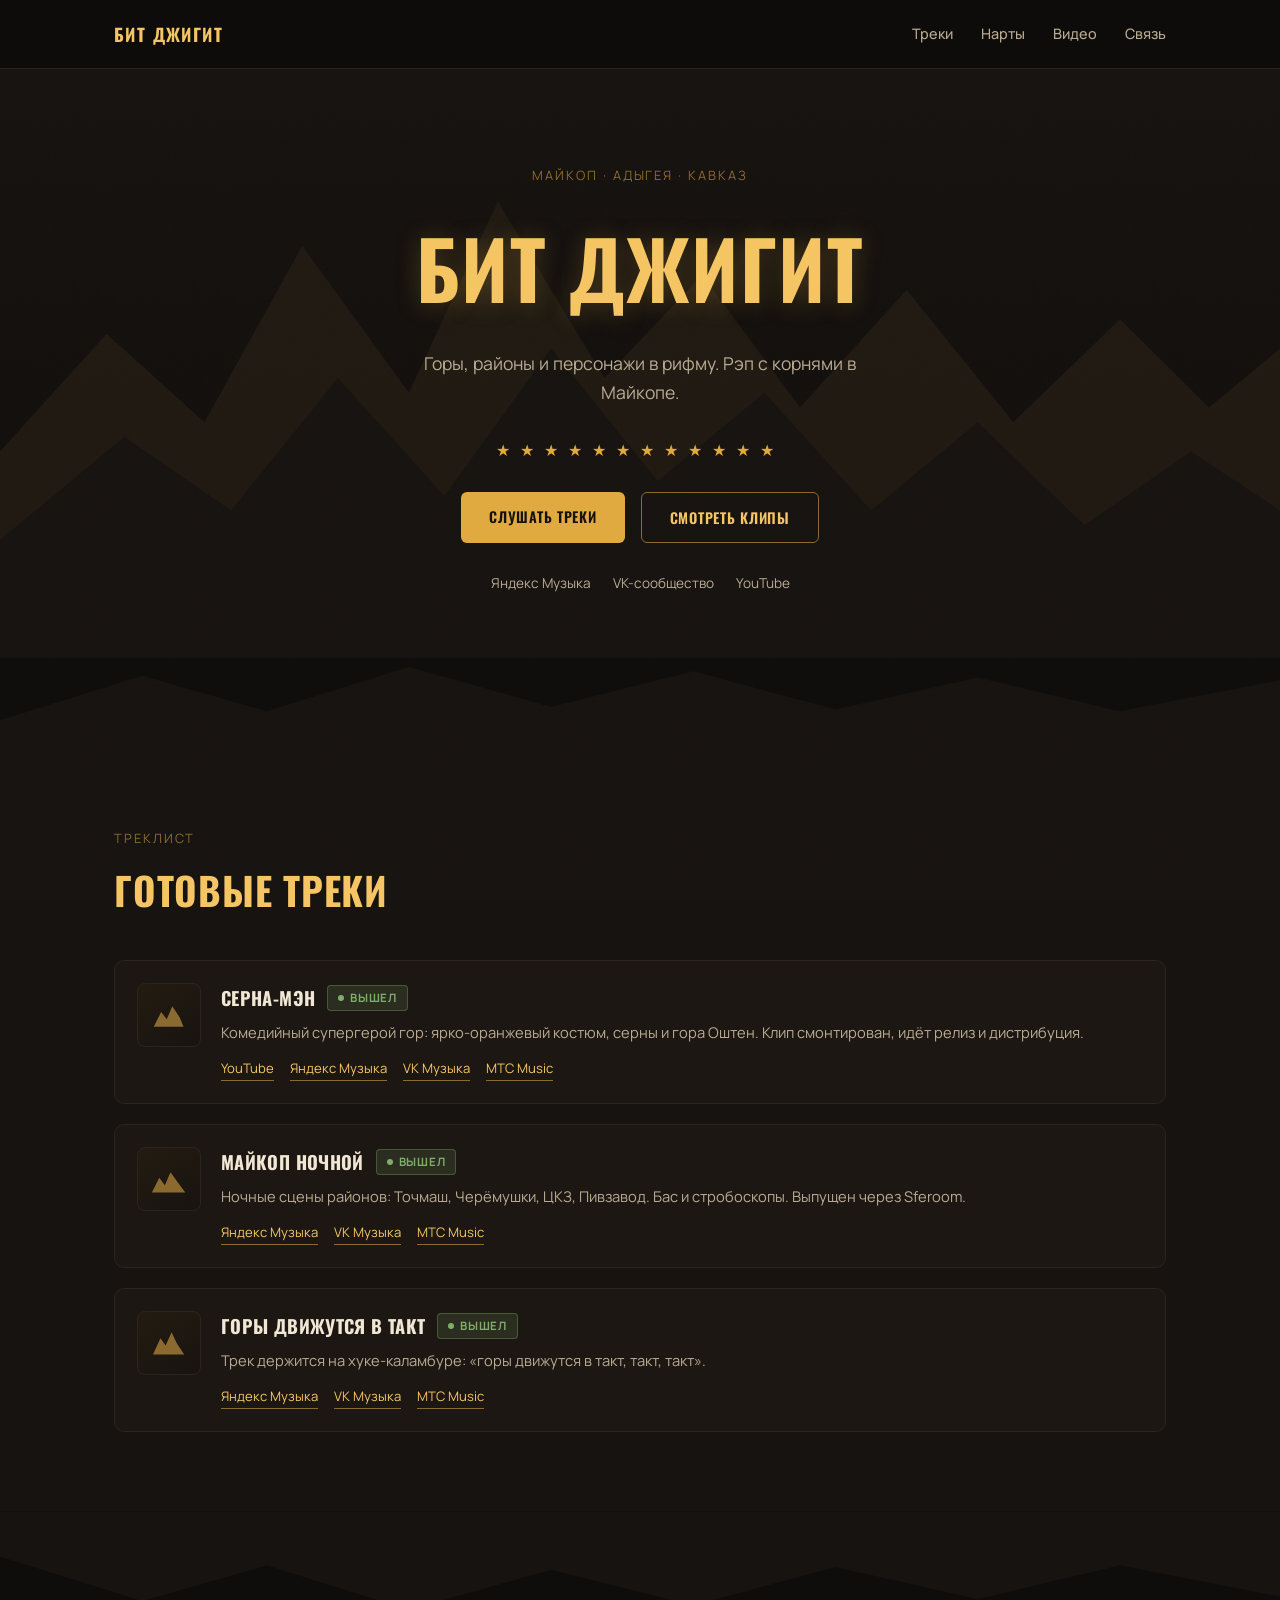
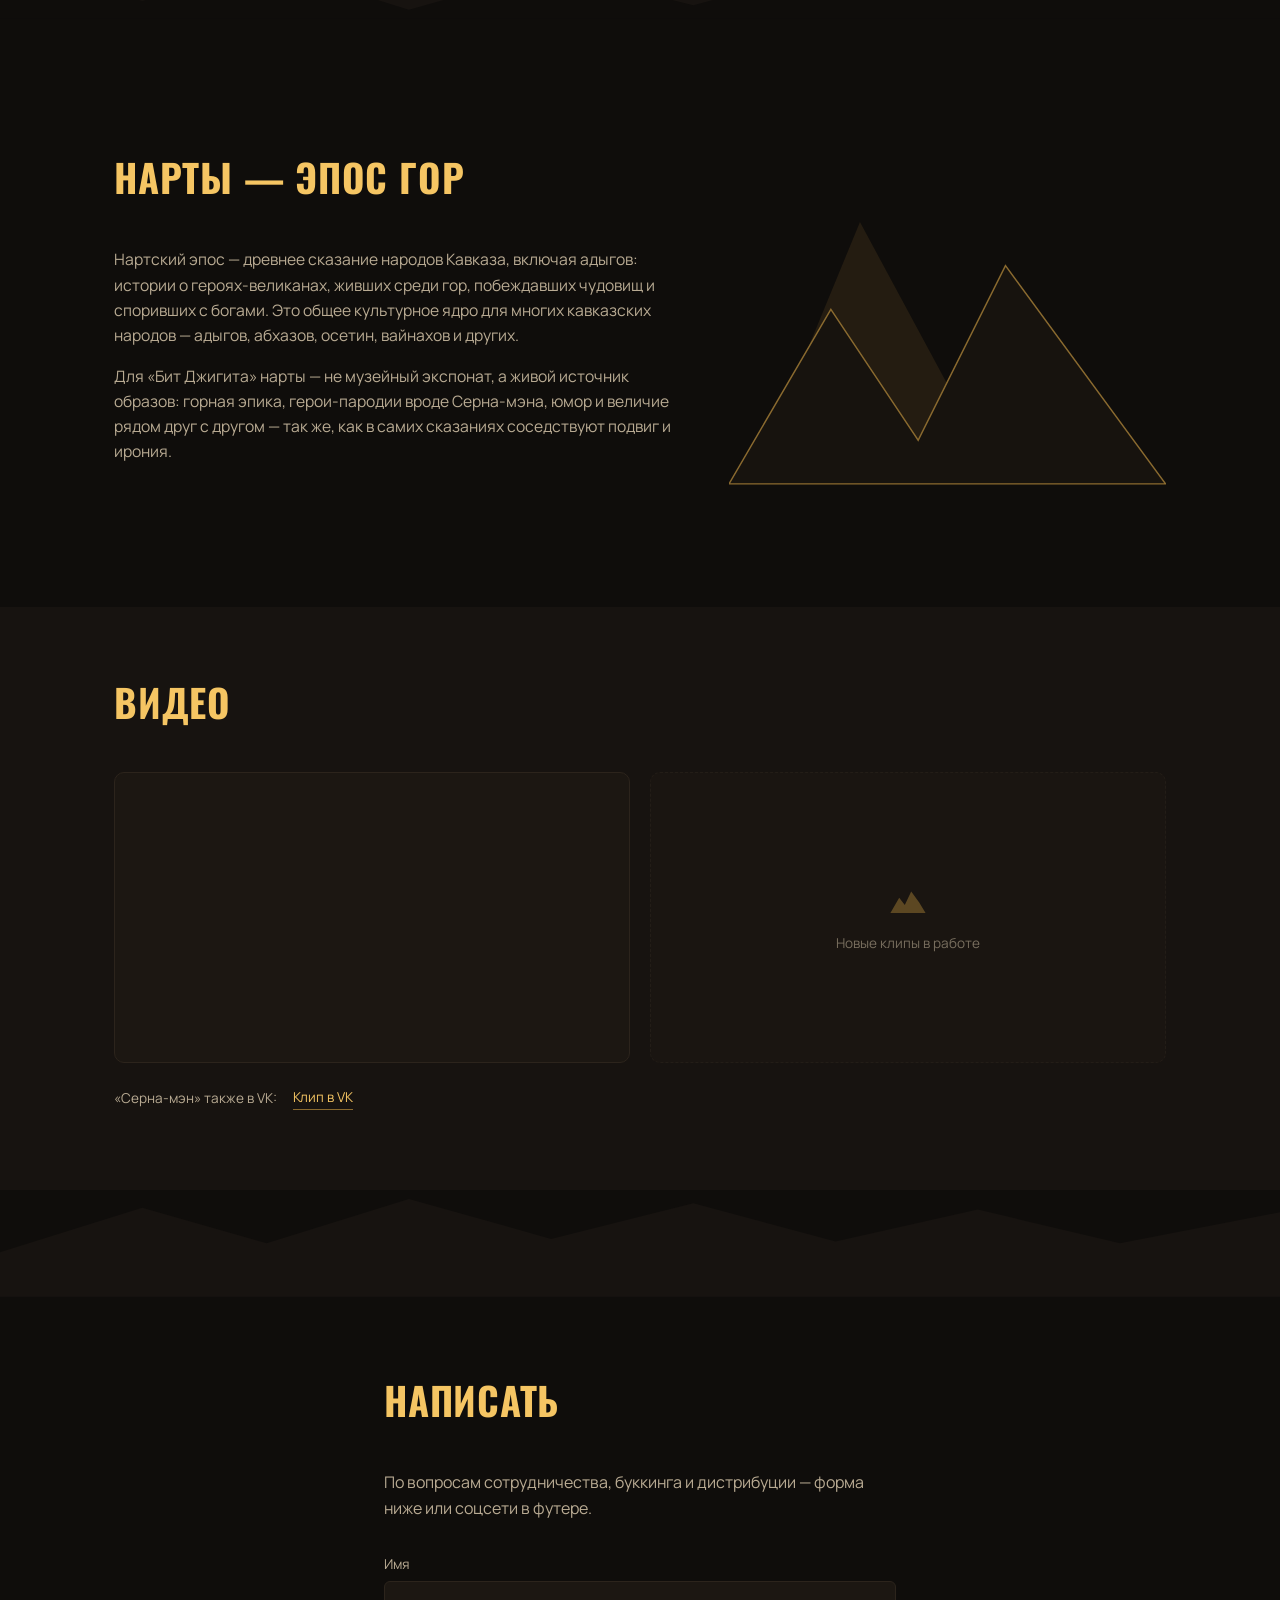
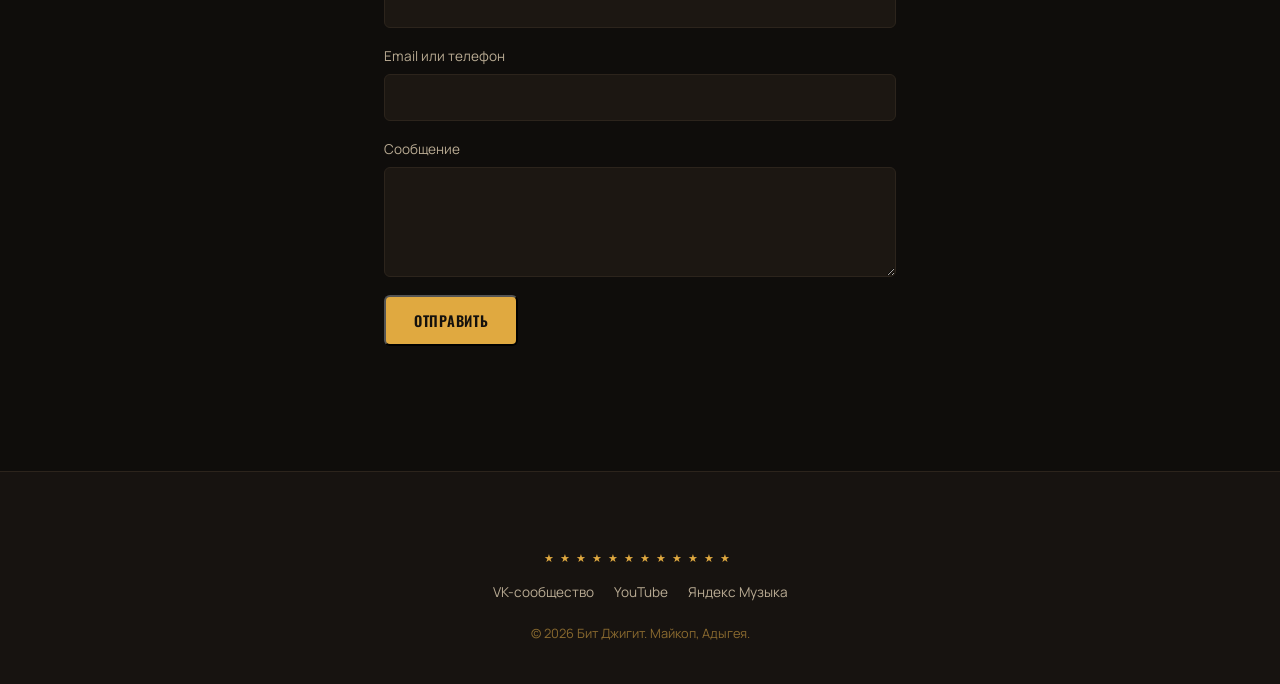
==== index.html @ e825eb93 "Правки по треклисту и мелкий редизайн-проход - Все три трека помечены как «вышел» - Убраны рилс-ссыл" ====
<!DOCTYPE html>
<html lang="ru">
<head>
<meta charset="UTF-8">
<meta name="viewport" content="width=device-width, initial-scale=1.0">
<title>Бит Джигит — официальный сайт</title>
<meta name="description" content="Бит Джигит — рэп/хип-хоп артист из Майкопа, Адыгея. Треки, клипы, дистрибуция.">
<meta property="og:type" content="music.musician">
<meta property="og:url" content="https://samtk1990-eng.github.io/Bit-jigit/">
<meta property="og:title" content="Бит Джигит">
<meta property="og:description" content="Рэп/хип-хоп артист из Майкопа, Адыгея. Треки, клипы, дистрибуция.">
<meta property="og:image" content="assets/og-cover.png">
<meta property="og:image:width" content="1200">
<meta property="og:image:height" content="630">
<meta name="twitter:card" content="summary_large_image">
<meta name="twitter:title" content="Бит Джигит">
<meta name="twitter:description" content="Рэп/хип-хоп артист из Майкопа, Адыгея. Треки, клипы, дистрибуция.">
<link rel="icon" type="image/svg+xml" href="assets/favicon.svg">
<link rel="preconnect" href="https://fonts.googleapis.com">
<link rel="preconnect" href="https://fonts.gstatic.com" crossorigin>
<link href="https://fonts.googleapis.com/css2?family=Oswald:wght@500;600;700&family=Manrope:wght@400;500;700&display=swap" rel="stylesheet">
<link rel="stylesheet" href="css/styles.css">
</head>
<body>

<a href="#main" class="skip-link">Перейти к содержимому</a>

<header class="site-header">
  <div class="wrap header-inner">
    <a href="#top" class="logo">БИТ ДЖИГИТ</a>
    <nav class="main-nav" id="mainNav">
      <a href="#tracks">Треки</a>
      <a href="#narts">Нарты</a>
      <a href="#video">Видео</a>
      <a href="#contact">Связь</a>
    </nav>
    <button class="nav-toggle" id="navToggle" aria-label="Открыть меню" aria-expanded="false">
      <span></span><span></span><span></span>
    </button>
  </div>
</header>

<main id="main">

  <section class="hero" id="top">
    <div class="hero-bg" aria-hidden="true">
      <svg class="mountains-bg" viewBox="0 0 1440 400" preserveAspectRatio="none" xmlns="http://www.w3.org/2000/svg">
        <path class="ridge ridge-1" d="M0,400 L0,260 L120,180 L230,240 L340,120 L460,220 L560,90 L680,210 L790,140 L900,230 L1020,150 L1140,240 L1260,170 L1360,230 L1440,190 L1440,400 Z"/>
        <path class="ridge ridge-2" d="M0,400 L0,320 L140,250 L260,300 L380,210 L500,290 L620,190 L740,280 L860,220 L980,300 L1100,240 L1220,310 L1340,260 L1440,300 L1440,400 Z"/>
      </svg>
    </div>
    <div class="wrap hero-content">
      <p class="hero-kicker">Майкоп &middot; Адыгея &middot; Кавказ</p>
      <h1 class="hero-title">БИТ ДЖИГИТ</h1>
      <p class="hero-tagline">Горы, районы и персонажи в рифму. Рэп с корнями в Майкопе.</p>
      <div class="stars-row" aria-hidden="true"></div>
      <div class="hero-actions">
        <a href="#tracks" class="btn btn-primary">Слушать треки</a>
        <a href="#video" class="btn btn-ghost">Смотреть клипы</a>
      </div>
      <div class="platform-links">
        <a href="https://music.yandex.ru/artist/26393732" class="platform-link" data-platform="yandex" target="_blank" rel="noopener">Яндекс Музыка</a>
        <a href="https://vk.ru/club240515451" class="platform-link" data-platform="vk-community" target="_blank" rel="noopener">VK-сообщество</a>
        <a href="https://youtube.com/@beat_jigit" class="platform-link" data-platform="youtube" target="_blank" rel="noopener">YouTube</a>
      </div>
    </div>
  </section>

  <div class="divider" aria-hidden="true">
    <svg viewBox="0 0 1440 120" preserveAspectRatio="none" xmlns="http://www.w3.org/2000/svg">
      <path d="M0,120 L0,70 L160,20 L300,60 L460,10 L620,55 L780,15 L940,58 L1100,22 L1260,60 L1440,25 L1440,120 Z"/>
    </svg>
  </div>

  <section class="tracks" id="tracks">
    <div class="wrap">
      <p class="section-kicker">Треклист</p>
      <h2 class="section-title">Готовые треки</h2>

      <div class="track-list">

        <article class="track-card">
          <div class="track-cover" aria-hidden="true">
            <svg viewBox="0 0 100 100" xmlns="http://www.w3.org/2000/svg">
              <polygon points="10,80 30,40 45,60 60,25 80,55 90,80" />
            </svg>
          </div>
          <div class="track-info">
            <div class="track-heading">
              <h3>Серна-мэн</h3>
              <span class="status status-released"><i class="status-dot" aria-hidden="true"></i>вышел</span>
            </div>
            <p class="track-desc">Комедийный супергерой гор: ярко-оранжевый костюм, серны и гора Оштен. Клип смонтирован, идёт релиз и дистрибуция.</p>
            <div class="track-links">
              <a href="https://youtu.be/1_-PlhqpNpg" class="track-link" data-link="youtube" target="_blank" rel="noopener">YouTube</a>
              <a href="https://music.yandex.ru/album/43479272/track/154639227" class="track-link" data-link="yandex" target="_blank" rel="noopener">Яндекс Музыка</a>
              <a href="https://vk.ru/audio474499161_456967043_3006eff436e76ed0dc" class="track-link" data-link="vk" target="_blank" rel="noopener">VK Музыка</a>
              <a href="https://mts-music-spo.onelink.me/sKFX/xbjguugc" class="track-link" data-link="mts" target="_blank" rel="noopener">МТС Music</a>
            </div>
          </div>
        </article>

        <article class="track-card">
          <div class="track-cover" aria-hidden="true">
            <svg viewBox="0 0 100 100" xmlns="http://www.w3.org/2000/svg">
              <polygon points="5,85 25,45 40,65 55,30 75,58 95,85" />
            </svg>
          </div>
          <div class="track-info">
            <div class="track-heading">
              <h3>Майкоп ночной</h3>
              <span class="status status-released"><i class="status-dot" aria-hidden="true"></i>вышел</span>
            </div>
            <p class="track-desc">Ночные сцены районов: Точмаш, Черёмушки, ЦКЗ, Пивзавод. Бас и стробоскопы. Выпущен через Sferoom.</p>
            <div class="track-links">
              <a href="https://music.yandex.ru/album/43305009/track/154238756" class="track-link" data-link="yandex" target="_blank" rel="noopener">Яндекс Музыка</a>
              <a href="https://vk.ru/audio474499181_456964643_28623df6ef4786003c" class="track-link" data-link="vk" target="_blank" rel="noopener">VK Музыка</a>
              <a href="https://mts-music-spo.onelink.me/sKFX/e4m7i0aa" class="track-link" data-link="mts" target="_blank" rel="noopener">МТС Music</a>
            </div>
          </div>
        </article>

        <article class="track-card">
          <div class="track-cover" aria-hidden="true">
            <svg viewBox="0 0 100 100" xmlns="http://www.w3.org/2000/svg">
              <polygon points="8,82 28,38 42,58 58,22 72,52 92,82" />
            </svg>
          </div>
          <div class="track-info">
            <div class="track-heading">
              <h3>Горы движутся в такт</h3>
              <span class="status status-released"><i class="status-dot" aria-hidden="true"></i>вышел</span>
            </div>
            <p class="track-desc">Трек держится на хуке-каламбуре: «горы движутся в такт, такт, такт».</p>
            <div class="track-links">
              <a href="https://music.yandex.ru/album/43427360/track/154512653" class="track-link" data-link="yandex" target="_blank" rel="noopener">Яндекс Музыка</a>
              <a href="https://vk.ru/audio474499135_456967540_2a5819949dfbeeab71" class="track-link" data-link="vk" target="_blank" rel="noopener">VK Музыка</a>
              <a href="https://mts-music-spo.onelink.me/sKFX/inwnzaci" class="track-link" data-link="mts" target="_blank" rel="noopener">МТС Music</a>
            </div>
          </div>
        </article>

      </div>
    </div>
  </section>

  <div class="divider divider-flip" aria-hidden="true">
    <svg viewBox="0 0 1440 120" preserveAspectRatio="none" xmlns="http://www.w3.org/2000/svg">
      <path d="M0,120 L0,70 L160,20 L300,60 L460,10 L620,55 L780,15 L940,58 L1100,22 L1260,60 L1440,25 L1440,120 Z"/>
    </svg>
  </div>

  <section class="narts" id="narts">
    <div class="wrap narts-inner">
      <div class="narts-text">
        <h2 class="section-title">Нарты — эпос гор</h2>
        <p>Нартский эпос — древнее сказание народов Кавказа, включая адыгов: истории о героях-великанах, живших среди гор, побеждавших чудовищ и споривших с богами. Это общее культурное ядро для многих кавказских народов — адыгов, абхазов, осетин, вайнахов и других.</p>
        <p>Для «Бит Джигита» нарты — не музейный экспонат, а живой источник образов: горная эпика, герои-пародии вроде Серна-мэна, юмор и величие рядом друг с другом — так же, как в самих сказаниях соседствуют подвиг и ирония.</p>
      </div>
      <div class="narts-visual" aria-hidden="true">
        <svg viewBox="0 0 300 300" xmlns="http://www.w3.org/2000/svg">
          <polygon class="peak peak-back" points="20,260 90,90 160,220 200,140 280,260" />
          <polygon class="peak peak-front" points="0,270 70,150 130,240 190,120 300,270" />
        </svg>
      </div>
    </div>
  </section>

  <section class="video" id="video">
    <div class="wrap">
      <h2 class="section-title">Видео</h2>
      <div class="video-grid">
        <div class="video-embed">
          <iframe src="https://www.youtube.com/embed/1_-PlhqpNpg" title="Серна-мэн — клип" loading="lazy" allow="accelerometer; autoplay; clipboard-write; encrypted-media; gyroscope; picture-in-picture" allowfullscreen></iframe>
        </div>
        <div class="video-placeholder video-placeholder-empty">
          <svg class="video-placeholder-mark" viewBox="0 0 100 100" aria-hidden="true" xmlns="http://www.w3.org/2000/svg">
            <polygon points="6,80 28,42 42,60 58,26 78,54 94,80" />
          </svg>
          <p class="video-placeholder-note">Новые клипы в работе</p>
        </div>
      </div>
      <div class="reels-links">
        <span class="reels-label">«Серна-мэн» также в VK:</span>
        <a href="https://vkvideo.ru/video-240515451_456239022" target="_blank" rel="noopener">Клип в VK</a>
      </div>
    </div>
  </section>

  <div class="divider" aria-hidden="true">
    <svg viewBox="0 0 1440 120" preserveAspectRatio="none" xmlns="http://www.w3.org/2000/svg">
      <path d="M0,120 L0,70 L160,20 L300,60 L460,10 L620,55 L780,15 L940,58 L1100,22 L1260,60 L1440,25 L1440,120 Z"/>
    </svg>
  </div>

  <section class="contact" id="contact">
    <div class="wrap contact-inner">
      <h2 class="section-title">Написать</h2>
      <p class="contact-lead">По вопросам сотрудничества, буккинга и дистрибуции — форма ниже или соцсети в футере.</p>

      <form class="contact-form" action="https://api.web3forms.com/submit" method="POST">
        <input type="hidden" name="access_key" value="8dff68e4-2ce8-4b1d-87b7-a7f3a54d855b">
        <input type="hidden" name="subject" value="Новое сообщение с сайта Бит Джигит">
        <input type="checkbox" name="botcheck" class="honeypot" tabindex="-1" autocomplete="off">

        <div class="form-row">
          <label for="name">Имя</label>
          <input type="text" id="name" name="name" required>
        </div>
        <div class="form-row">
          <label for="contact">Email или телефон</label>
          <input type="text" id="contact" name="contact" required>
        </div>
        <div class="form-row">
          <label for="message">Сообщение</label>
          <textarea id="message" name="message" rows="4" required></textarea>
        </div>
        <button type="submit" class="btn btn-primary">Отправить</button>
        <p class="form-status" id="formStatus" role="status"></p>
      </form>
    </div>
  </section>

</main>

<footer class="site-footer">
  <div class="wrap footer-inner">
    <div class="stars-row stars-row-small" aria-hidden="true"></div>
    <div class="footer-links">
      <a href="https://vk.ru/club240515451" data-platform="vk-community" target="_blank" rel="noopener">VK-сообщество</a>
      <a href="https://youtube.com/@beat_jigit" data-platform="youtube" target="_blank" rel="noopener">YouTube</a>
      <a href="https://music.yandex.ru/artist/26393732" data-platform="yandex" target="_blank" rel="noopener">Яндекс Музыка</a>
    </div>
    <p class="footer-copy">&copy; <span id="year"></span> Бит Джигит. Майкоп, Адыгея.</p>
  </div>
</footer>

<script src="js/main.js"></script>
</body>
</html>
---- css/styles.css ----
:root {
  --bg: #0f0d0b;
  --bg-alt: #171310;
  --bg-panel: #1c1712;
  --line: #2c241c;
  --gold: #e0a940;
  --gold-bright: #f5c563;
  --gold-dim: #8a6a2f;
  --text: #f1e7d4;
  --text-dim: #b9ab93;
  --green-status: #7fae6a;
  --font-display: 'Oswald', sans-serif;
  --font-body: 'Manrope', sans-serif;
  /* Shape scale: interactive controls 6px, panels/cards 14px, inputs 8px, tags 4px */
  --radius-control: 6px;
  --radius-panel: 14px;
  --radius-input: 8px;
  --radius-tag: 4px;
}

* { box-sizing: border-box; }

html { scroll-behavior: smooth; }

body {
  margin: 0;
  background: var(--bg);
  color: var(--text);
  font-family: var(--font-body);
  line-height: 1.6;
  -webkit-font-smoothing: antialiased;
  position: relative;
}

body::before {
  content: '';
  position: fixed;
  inset: 0;
  z-index: 2;
  pointer-events: none;
  opacity: 0.035;
  mix-blend-mode: overlay;
  background-image: url("data:image/svg+xml,%3Csvg xmlns='http://www.w3.org/2000/svg' width='120' height='120'%3E%3Cfilter id='n'%3E%3CfeTurbulence type='fractalNoise' baseFrequency='0.85' numOctaves='2' stitchTiles='stitch'/%3E%3C/filter%3E%3Crect width='100%25' height='100%25' filter='url(%23n)'/%3E%3C/svg%3E");
}

.skip-link {
  position: absolute;
  top: -48px;
  left: 12px;
  z-index: 100;
  background: var(--gold);
  color: #14110d;
  padding: 10px 18px;
  border-radius: var(--radius-control);
  font-weight: 700;
  transition: top 0.2s;
}

.skip-link:focus {
  top: 12px;
}

a:focus-visible,
button:focus-visible,
input:focus-visible,
textarea:focus-visible {
  outline: 2px solid var(--gold-bright);
  outline-offset: 2px;
  border-radius: 2px;
}

.wrap {
  max-width: 1100px;
  margin: 0 auto;
  padding: 0 24px;
}

a { color: inherit; text-decoration: none; }

h1, h2, h3 {
  font-family: var(--font-display);
  text-transform: uppercase;
  letter-spacing: 0.02em;
  margin: 0;
  text-wrap: balance;
}

/* Header */

.site-header {
  position: sticky;
  top: 0;
  z-index: 50;
  background: rgba(15, 13, 11, 0.9);
  backdrop-filter: blur(6px);
  border-bottom: 1px solid var(--line);
}

.header-inner {
  display: flex;
  align-items: center;
  justify-content: space-between;
  height: 68px;
}

.logo {
  font-family: var(--font-display);
  font-weight: 700;
  letter-spacing: 0.08em;
  font-size: 1.1rem;
  color: var(--gold-bright);
}

.main-nav {
  display: flex;
  gap: 28px;
}

.main-nav a {
  font-size: 0.9rem;
  font-weight: 500;
  color: var(--text-dim);
  transition: color 0.2s;
}

.main-nav a:hover { color: var(--gold-bright); }

.nav-toggle {
  display: none;
  flex-direction: column;
  justify-content: center;
  gap: 5px;
  width: 32px;
  height: 32px;
  background: none;
  border: none;
  cursor: pointer;
  padding: 0;
}

.nav-toggle span {
  display: block;
  height: 2px;
  background: var(--gold-bright);
  border-radius: 2px;
}

/* Hero */

.hero {
  position: relative;
  padding: 96px 0 60px;
  overflow: hidden;
  background: linear-gradient(180deg, #171310 0%, #0f0d0b 100%);
}

.hero-bg {
  position: absolute;
  inset: 0;
  z-index: 0;
}

.mountains-bg {
  width: 100%;
  height: 100%;
}

.ridge { fill: #221b13; }
.ridge-1 { opacity: 0.9; }
.ridge-2 { fill: #171310; opacity: 0.9; }

.hero-content {
  position: relative;
  z-index: 1;
  text-align: center;
}

.hero-kicker {
  color: var(--gold-dim);
  text-transform: uppercase;
  letter-spacing: 0.15em;
  font-size: 0.8rem;
  margin: 0 0 18px;
}

.hero-title {
  font-size: clamp(2.6rem, 8vw, 5rem);
  color: var(--gold-bright);
  text-shadow: 0 2px 24px rgba(224, 169, 64, 0.25);
}

.hero-tagline {
  color: var(--text-dim);
  font-size: 1.1rem;
  max-width: 480px;
  margin: 18px auto 0;
}

.stars-row {
  margin: 32px auto 0;
  height: 18px;
  text-align: center;
}

.stars-row::after {
  content: '\2605 \2605 \2605 \2605 \2605 \2605 \2605 \2605 \2605 \2605 \2605 \2605';
  color: var(--gold);
  font-size: 1rem;
  letter-spacing: 10px;
  word-spacing: 10px;
}

.stars-row-small::after {
  font-size: 0.7rem;
  letter-spacing: 6px;
  word-spacing: 6px;
}

.hero-actions {
  display: flex;
  justify-content: center;
  gap: 16px;
  flex-wrap: wrap;
  margin-top: 36px;
}

.btn {
  display: inline-block;
  padding: 13px 28px;
  border-radius: var(--radius-control);
  font-family: var(--font-display);
  text-transform: uppercase;
  letter-spacing: 0.05em;
  font-size: 0.9rem;
  font-weight: 600;
  transition: transform 0.15s, background 0.2s, border-color 0.2s, box-shadow 0.2s;
}

.btn-primary {
  background: var(--gold);
  color: #14110d;
}

.btn-primary:hover {
  background: var(--gold-bright);
  transform: translateY(-1px);
  box-shadow: 0 8px 20px -8px rgba(224, 169, 64, 0.55);
}

.btn-primary:active { transform: translateY(0) scale(0.98); }

.btn-ghost {
  border: 1px solid var(--gold-dim);
  color: var(--gold-bright);
}

.btn-ghost:hover { border-color: var(--gold-bright); transform: translateY(-1px); }

.btn-ghost:active { transform: translateY(0) scale(0.98); }

.platform-links {
  display: flex;
  justify-content: center;
  gap: 22px;
  flex-wrap: wrap;
  margin-top: 30px;
}

.platform-link {
  font-size: 0.85rem;
  color: var(--text-dim);
  border-bottom: 1px solid transparent;
  padding-bottom: 2px;
  transition: color 0.2s, border-color 0.2s;
}

.platform-link:hover {
  color: var(--gold-bright);
  border-color: var(--gold-dim);
}

/* Divider */

.divider {
  line-height: 0;
  background: var(--bg);
}

.divider svg path { fill: var(--bg-alt); }

.divider-flip { transform: scaleY(-1); }

/* Section shared */

.section-kicker {
  color: var(--gold-dim);
  text-transform: uppercase;
  letter-spacing: 0.15em;
  font-size: 0.8rem;
  margin: 0 0 10px;
}

.section-title {
  font-size: clamp(1.7rem, 4vw, 2.4rem);
  color: var(--gold-bright);
  margin-bottom: 40px;
}

/* Tracks */

.tracks {
  background: var(--bg-alt);
  padding: 64px 0 80px;
}

.track-list {
  display: grid;
  gap: 20px;
}

.track-card {
  display: flex;
  gap: 20px;
  background: var(--bg-panel);
  border: 1px solid var(--line);
  border-radius: 10px;
  padding: 22px;
  align-items: flex-start;
}

.track-cover {
  flex: 0 0 64px;
  width: 64px;
  height: 64px;
  border-radius: 8px;
  background: linear-gradient(145deg, #241c11, #171310);
  border: 1px solid var(--line);
  display: flex;
  align-items: center;
  justify-content: center;
}

.track-cover svg {
  width: 60%;
  height: 60%;
  fill: var(--gold-dim);
}

.track-info { flex: 1; min-width: 0; }

.track-heading {
  display: flex;
  align-items: center;
  gap: 12px;
  flex-wrap: wrap;
  margin-bottom: 8px;
}

.track-heading h3 {
  font-size: 1.15rem;
  color: var(--text);
}

.status {
  display: inline-flex;
  align-items: center;
  gap: 6px;
  font-family: var(--font-body);
  font-size: 0.72rem;
  font-weight: 700;
  text-transform: uppercase;
  letter-spacing: 0.06em;
  padding: 3px 10px;
  border-radius: var(--radius-tag);
  white-space: nowrap;
}

.status-dot {
  width: 6px;
  height: 6px;
  border-radius: 50%;
  background: currentColor;
  flex-shrink: 0;
}

.status-released {
  background: rgba(127, 174, 106, 0.15);
  color: var(--green-status);
  border: 1px solid rgba(127, 174, 106, 0.35);
}

.status-preparing {
  background: rgba(224, 169, 64, 0.12);
  color: var(--gold-bright);
  border: 1px solid rgba(224, 169, 64, 0.35);
}

.status-development {
  background: rgba(185, 171, 147, 0.1);
  color: var(--text-dim);
  border: 1px solid var(--line);
}

.track-desc {
  color: var(--text-dim);
  font-size: 0.92rem;
  margin: 0 0 14px;
}

.track-links {
  display: flex;
  gap: 16px;
  flex-wrap: wrap;
}

.track-link {
  font-size: 0.82rem;
  color: var(--gold-bright);
  border-bottom: 1px solid var(--gold-dim);
  padding-bottom: 1px;
}

.track-link:hover { color: var(--gold); }

/* Narts */

.narts {
  background: var(--bg);
  padding: 72px 0;
}

.narts-inner {
  display: grid;
  grid-template-columns: 1.3fr 1fr;
  gap: 48px;
  align-items: center;
}

.narts-text p {
  color: var(--text-dim);
  font-size: 0.98rem;
}

.narts-text p:first-of-type { margin-top: 0; }

.narts-visual svg {
  width: 100%;
  height: auto;
}

.peak-back { fill: #241c11; }
.peak-front { fill: #17130e; stroke: var(--gold-dim); stroke-width: 1; }

/* Video */

.video {
  background: var(--bg-alt);
  padding: 64px 0 80px;
}

.video-grid {
  display: grid;
  grid-template-columns: repeat(auto-fit, minmax(240px, 1fr));
  gap: 20px;
}

.video-placeholder {
  aspect-ratio: 16 / 9;
  background: var(--bg-panel);
  border: 1px dashed var(--line);
  border-radius: 10px;
  display: flex;
  flex-direction: column;
  align-items: center;
  justify-content: center;
  gap: 8px;
  text-align: center;
  padding: 20px;
}

.video-placeholder-note {
  color: var(--text-dim);
  font-size: 0.85rem;
  margin: 0;
}

.video-placeholder-empty { opacity: 0.6; }

.video-placeholder-mark {
  width: 40px;
  height: 40px;
  fill: var(--gold-dim);
  margin-bottom: 4px;
}

.video-embed {
  aspect-ratio: 16 / 9;
  border-radius: 10px;
  overflow: hidden;
  border: 1px solid var(--line);
  background: var(--bg-panel);
}

.video-embed iframe {
  width: 100%;
  height: 100%;
  border: 0;
  display: block;
}

.reels-links {
  display: flex;
  gap: 16px;
  flex-wrap: wrap;
  align-items: center;
  margin-top: 24px;
  font-size: 0.85rem;
}

.reels-label { color: var(--text-dim); }

.reels-links a {
  color: var(--gold-bright);
  border-bottom: 1px solid var(--gold-dim);
  padding-bottom: 1px;
}

.reels-links a:hover { color: var(--gold); }

/* Contact */

.contact {
  background: var(--bg);
  padding: 72px 0 90px;
}

.contact-inner { max-width: 560px; }

.contact-lead {
  color: var(--text-dim);
  margin-bottom: 32px;
}

.contact-form {
  display: flex;
  flex-direction: column;
  gap: 18px;
}

.honeypot {
  position: absolute;
  left: -9999px;
  width: 1px;
  height: 1px;
  overflow: hidden;
}

.form-row {
  display: flex;
  flex-direction: column;
  gap: 6px;
}

.form-row label {
  font-size: 0.85rem;
  color: var(--text-dim);
}

.form-row input,
.form-row textarea {
  background: var(--bg-panel);
  border: 1px solid var(--line);
  border-radius: 6px;
  padding: 12px 14px;
  color: var(--text);
  font-family: var(--font-body);
  font-size: 0.95rem;
  resize: vertical;
}

.form-row input:focus,
.form-row textarea:focus {
  outline: none;
  border-color: var(--gold-dim);
}

.contact-form .btn { align-self: flex-start; }

.form-status {
  font-size: 0.88rem;
  color: var(--text-dim);
  min-height: 1.2em;
  margin: 0;
}

.form-status.ok { color: var(--green-status); }
.form-status.err { color: #c96a5a; }

/* Footer */

.site-footer {
  background: var(--bg-alt);
  border-top: 1px solid var(--line);
  padding: 40px 0;
}

.footer-inner {
  display: flex;
  flex-direction: column;
  align-items: center;
  gap: 20px;
  text-align: center;
}

.footer-links {
  display: flex;
  gap: 20px;
  flex-wrap: wrap;
  justify-content: center;
}

.footer-links a {
  font-size: 0.85rem;
  color: var(--text-dim);
}

.footer-links a:hover { color: var(--gold-bright); }

.footer-copy {
  color: var(--gold-dim);
  font-size: 0.8rem;
  margin: 0;
}

/* Responsive */

@media (max-width: 760px) {
  .main-nav {
    position: absolute;
    top: 68px;
    left: 0;
    right: 0;
    background: var(--bg);
    border-bottom: 1px solid var(--line);
    flex-direction: column;
    padding: 16px 24px 24px;
    gap: 16px;
    display: none;
  }

  .main-nav.open { display: flex; }

  .nav-toggle { display: flex; }

  .narts-inner {
    grid-template-columns: 1fr;
  }

  .narts-visual { order: -1; max-width: 260px; margin: 0 auto; }

  .track-card { flex-direction: column; }

  .track-cover { width: 48px; height: 48px; }
}
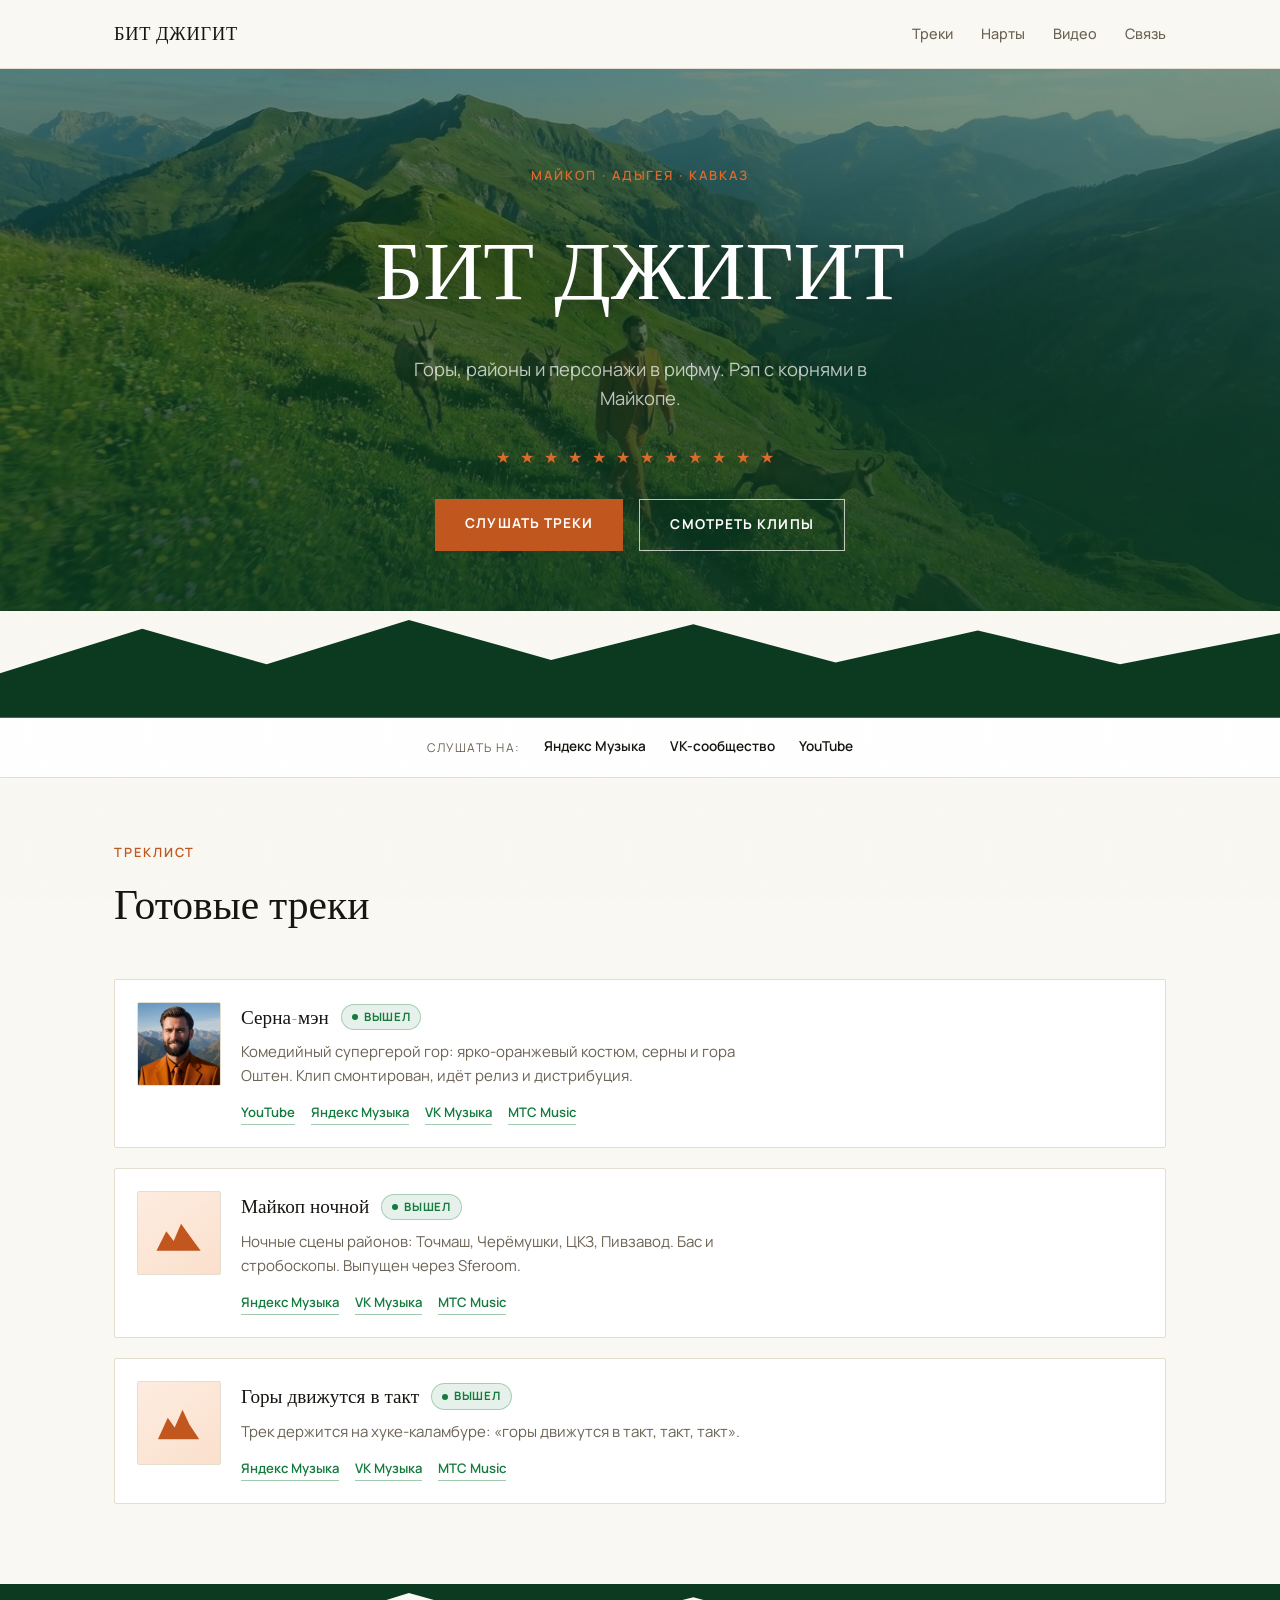
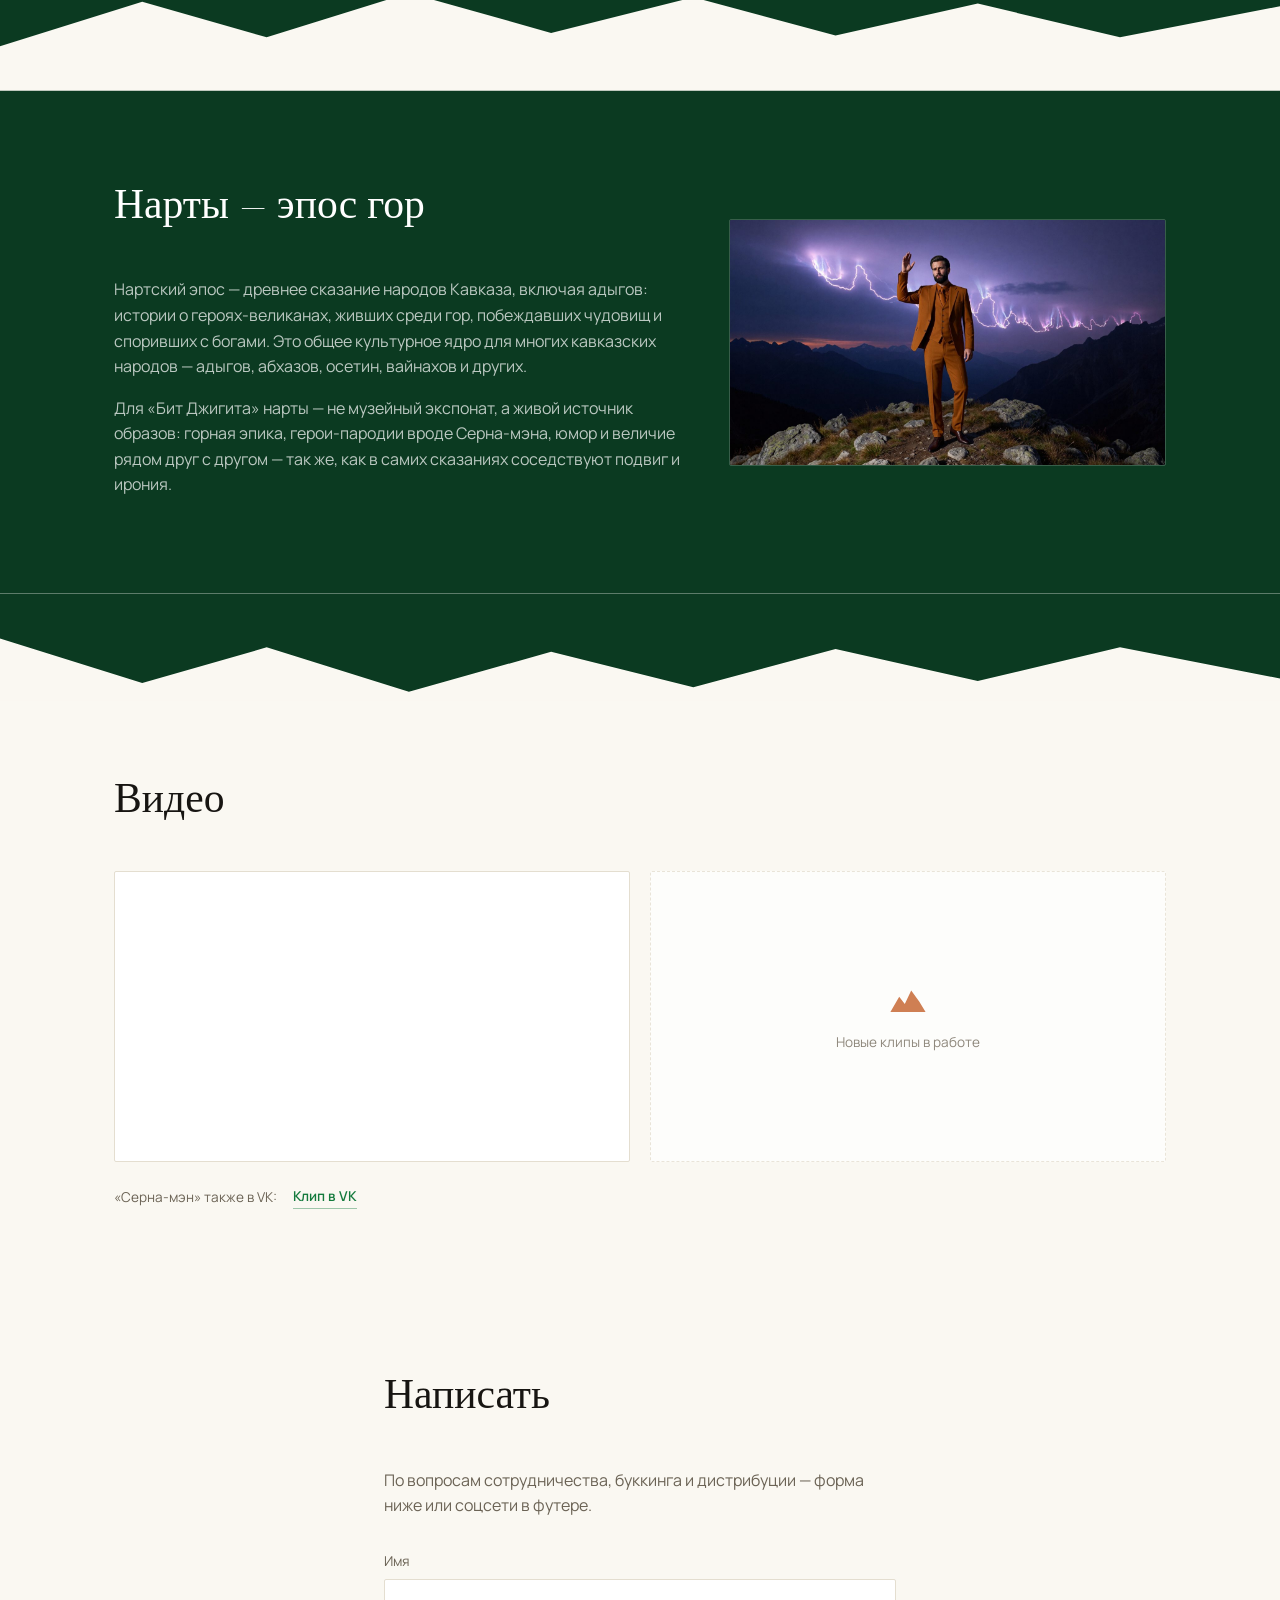
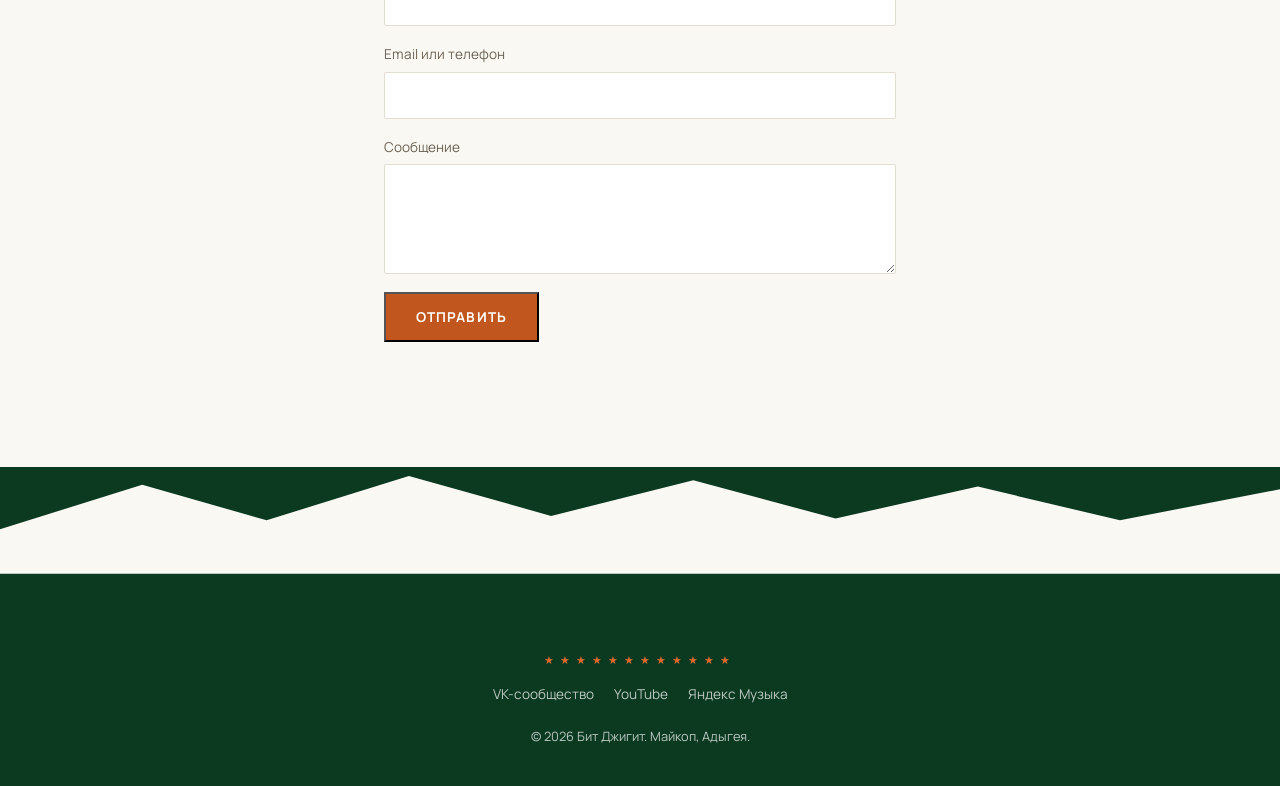
==== commit 178e663d: "Редизайн в стиле Bite: белый фон, насыщенный зелёный, оранжевый акцент костюма - Новая цветовая сист" ====
--- a/index.html
+++ b/index.html
@@ -18,7 +18,7 @@
 <link rel="icon" type="image/svg+xml" href="assets/favicon.svg">
 <link rel="preconnect" href="https://fonts.googleapis.com">
 <link rel="preconnect" href="https://fonts.gstatic.com" crossorigin>
-<link href="https://fonts.googleapis.com/css2?family=Oswald:wght@500;600;700&family=Manrope:wght@400;500;700&display=swap" rel="stylesheet">
+<link href="https://fonts.googleapis.com/css2?family=Libre+Caslon+Display&family=Manrope:wght@400;500;600;700&display=swap" rel="stylesheet">
 <link rel="stylesheet" href="css/styles.css">
 </head>
 <body>
@@ -44,10 +44,8 @@
 
   <section class="hero" id="top">
     <div class="hero-bg" aria-hidden="true">
-      <svg class="mountains-bg" viewBox="0 0 1440 400" preserveAspectRatio="none" xmlns="http://www.w3.org/2000/svg">
-        <path class="ridge ridge-1" d="M0,400 L0,260 L120,180 L230,240 L340,120 L460,220 L560,90 L680,210 L790,140 L900,230 L1020,150 L1140,240 L1260,170 L1360,230 L1440,190 L1440,400 Z"/>
-        <path class="ridge ridge-2" d="M0,400 L0,320 L140,250 L260,300 L380,210 L500,290 L620,190 L740,280 L860,220 L980,300 L1100,240 L1220,310 L1340,260 L1440,300 L1440,400 Z"/>
-      </svg>
+      <img src="assets/photos/hero-serna-man.jpg" alt="" class="hero-photo">
+      <div class="hero-scrim"></div>
     </div>
     <div class="wrap hero-content">
       <p class="hero-kicker">Майкоп &middot; Адыгея &middot; Кавказ</p>
@@ -58,18 +56,22 @@
         <a href="#tracks" class="btn btn-primary">Слушать треки</a>
         <a href="#video" class="btn btn-ghost">Смотреть клипы</a>
       </div>
-      <div class="platform-links">
-        <a href="https://music.yandex.ru/artist/26393732" class="platform-link" data-platform="yandex" target="_blank" rel="noopener">Яндекс Музыка</a>
-        <a href="https://vk.ru/club240515451" class="platform-link" data-platform="vk-community" target="_blank" rel="noopener">VK-сообщество</a>
-        <a href="https://youtube.com/@beat_jigit" class="platform-link" data-platform="youtube" target="_blank" rel="noopener">YouTube</a>
-      </div>
-    </div>
-  </section>
-
-  <div class="divider" aria-hidden="true">
+    </div>
+  </section>
+
+  <div class="divider divider-hero" aria-hidden="true">
     <svg viewBox="0 0 1440 120" preserveAspectRatio="none" xmlns="http://www.w3.org/2000/svg">
       <path d="M0,120 L0,70 L160,20 L300,60 L460,10 L620,55 L780,15 L940,58 L1100,22 L1260,60 L1440,25 L1440,120 Z"/>
     </svg>
+  </div>
+
+  <div class="trust-strip">
+    <div class="wrap trust-strip-inner">
+      <span class="trust-strip-label">Слушать на:</span>
+      <a href="https://music.yandex.ru/artist/26393732" data-platform="yandex" target="_blank" rel="noopener">Яндекс Музыка</a>
+      <a href="https://vk.ru/club240515451" data-platform="vk-community" target="_blank" rel="noopener">VK-сообщество</a>
+      <a href="https://youtube.com/@beat_jigit" data-platform="youtube" target="_blank" rel="noopener">YouTube</a>
+    </div>
   </div>
 
   <section class="tracks" id="tracks">
@@ -80,10 +82,8 @@
       <div class="track-list">
 
         <article class="track-card">
-          <div class="track-cover" aria-hidden="true">
-            <svg viewBox="0 0 100 100" xmlns="http://www.w3.org/2000/svg">
-              <polygon points="10,80 30,40 45,60 60,25 80,55 90,80" />
-            </svg>
+          <div class="track-cover">
+            <img src="assets/photos/serna-man-portrait.jpg" alt="Серна-мэн">
           </div>
           <div class="track-info">
             <div class="track-heading">
@@ -144,27 +144,30 @@
     </div>
   </section>
 
-  <div class="divider divider-flip" aria-hidden="true">
+  <div class="divider divider-into-narts" aria-hidden="true">
     <svg viewBox="0 0 1440 120" preserveAspectRatio="none" xmlns="http://www.w3.org/2000/svg">
       <path d="M0,120 L0,70 L160,20 L300,60 L460,10 L620,55 L780,15 L940,58 L1100,22 L1260,60 L1440,25 L1440,120 Z"/>
     </svg>
   </div>
 
-  <section class="narts" id="narts">
+  <section class="narts section-dark" id="narts">
     <div class="wrap narts-inner">
       <div class="narts-text">
         <h2 class="section-title">Нарты — эпос гор</h2>
         <p>Нартский эпос — древнее сказание народов Кавказа, включая адыгов: истории о героях-великанах, живших среди гор, побеждавших чудовищ и споривших с богами. Это общее культурное ядро для многих кавказских народов — адыгов, абхазов, осетин, вайнахов и других.</p>
         <p>Для «Бит Джигита» нарты — не музейный экспонат, а живой источник образов: горная эпика, герои-пародии вроде Серна-мэна, юмор и величие рядом друг с другом — так же, как в самих сказаниях соседствуют подвиг и ирония.</p>
       </div>
-      <div class="narts-visual" aria-hidden="true">
-        <svg viewBox="0 0 300 300" xmlns="http://www.w3.org/2000/svg">
-          <polygon class="peak peak-back" points="20,260 90,90 160,220 200,140 280,260" />
-          <polygon class="peak peak-front" points="0,270 70,150 130,240 190,120 300,270" />
-        </svg>
-      </div>
-    </div>
-  </section>
+      <div class="narts-visual">
+        <img src="assets/photos/serna-man-narts.jpg" alt="Серна-мэн среди гор">
+      </div>
+    </div>
+  </section>
+
+  <div class="divider divider-out-narts" aria-hidden="true">
+    <svg viewBox="0 0 1440 120" preserveAspectRatio="none" xmlns="http://www.w3.org/2000/svg">
+      <path d="M0,120 L0,70 L160,20 L300,60 L460,10 L620,55 L780,15 L940,58 L1100,22 L1260,60 L1440,25 L1440,120 Z"/>
+    </svg>
+  </div>
 
   <section class="video" id="video">
     <div class="wrap">
@@ -187,12 +190,6 @@
     </div>
   </section>
 
-  <div class="divider" aria-hidden="true">
-    <svg viewBox="0 0 1440 120" preserveAspectRatio="none" xmlns="http://www.w3.org/2000/svg">
-      <path d="M0,120 L0,70 L160,20 L300,60 L460,10 L620,55 L780,15 L940,58 L1100,22 L1260,60 L1440,25 L1440,120 Z"/>
-    </svg>
-  </div>
-
   <section class="contact" id="contact">
     <div class="wrap contact-inner">
       <h2 class="section-title">Написать</h2>
@@ -222,6 +219,12 @@
   </section>
 
 </main>
+
+<div class="divider divider-into-footer" aria-hidden="true">
+  <svg viewBox="0 0 1440 120" preserveAspectRatio="none" xmlns="http://www.w3.org/2000/svg">
+    <path d="M0,120 L0,70 L160,20 L300,60 L460,10 L620,55 L780,15 L940,58 L1100,22 L1260,60 L1440,25 L1440,120 Z"/>
+  </svg>
+</div>
 
 <footer class="site-footer">
   <div class="wrap footer-inner">
--- a/css/styles.css
+++ b/css/styles.css
@@ -1,21 +1,29 @@
 :root {
-  --bg: #0f0d0b;
-  --bg-alt: #171310;
-  --bg-panel: #1c1712;
-  --line: #2c241c;
-  --gold: #e0a940;
-  --gold-bright: #f5c563;
-  --gold-dim: #8a6a2f;
-  --text: #f1e7d4;
-  --text-dim: #b9ab93;
-  --green-status: #7fae6a;
-  --font-display: 'Oswald', sans-serif;
+  --bg: #faf8f2;
+  --bg-panel: #ffffff;
+  --ink: #171512;
+  --ink-dim: #6b6355;
+  --line: #e4ded0;
+
+  --green: #147a3d;
+  --green-bright: #1e9a4c;
+  --green-deep: #0b3a21;
+  --on-green: #ffffff;
+  --on-green-dim: rgba(255, 255, 255, 0.72);
+  --line-on-green: rgba(255, 255, 255, 0.18);
+
+  --orange: #c1571f;
+  --orange-bright: #de6a2c;
+
+  --error: #b23a2e;
+
+  --font-display: 'Libre Caslon Display', Georgia, serif;
   --font-body: 'Manrope', sans-serif;
-  /* Shape scale: interactive controls 6px, panels/cards 14px, inputs 8px, tags 4px */
-  --radius-control: 6px;
-  --radius-panel: 14px;
-  --radius-input: 8px;
-  --radius-tag: 4px;
+
+  /* Shape scale: CTAs sharp (0), tags/filters full pill, inputs 2px, panels 2px */
+  --radius-tag: 999px;
+  --radius-input: 2px;
+  --radius-panel: 2px;
 }
 
 * { box-sizing: border-box; }
@@ -25,7 +33,7 @@
 body {
   margin: 0;
   background: var(--bg);
-  color: var(--text);
+  color: var(--ink);
   font-family: var(--font-body);
   line-height: 1.6;
   -webkit-font-smoothing: antialiased;
@@ -38,8 +46,8 @@
   inset: 0;
   z-index: 2;
   pointer-events: none;
-  opacity: 0.035;
-  mix-blend-mode: overlay;
+  opacity: 0.02;
+  mix-blend-mode: multiply;
   background-image: url("data:image/svg+xml,%3Csvg xmlns='http://www.w3.org/2000/svg' width='120' height='120'%3E%3Cfilter id='n'%3E%3CfeTurbulence type='fractalNoise' baseFrequency='0.85' numOctaves='2' stitchTiles='stitch'/%3E%3C/filter%3E%3Crect width='100%25' height='100%25' filter='url(%23n)'/%3E%3C/svg%3E");
 }
 
@@ -48,25 +56,30 @@
   top: -48px;
   left: 12px;
   z-index: 100;
-  background: var(--gold);
-  color: #14110d;
+  background: var(--green);
+  color: #fff;
   padding: 10px 18px;
-  border-radius: var(--radius-control);
+  border-radius: var(--radius-input);
   font-weight: 700;
   transition: top 0.2s;
 }
 
-.skip-link:focus {
-  top: 12px;
-}
+.skip-link:focus { top: 12px; }
 
 a:focus-visible,
 button:focus-visible,
 input:focus-visible,
 textarea:focus-visible {
-  outline: 2px solid var(--gold-bright);
+  outline: 2px solid var(--green);
   outline-offset: 2px;
   border-radius: 2px;
+}
+
+.section-dark a:focus-visible,
+.site-footer a:focus-visible,
+.hero a:focus-visible,
+.hero button:focus-visible {
+  outline-color: var(--orange-bright);
 }
 
 .wrap {
@@ -79,8 +92,8 @@
 
 h1, h2, h3 {
   font-family: var(--font-display);
-  text-transform: uppercase;
-  letter-spacing: 0.02em;
+  font-weight: 400;
+  letter-spacing: 0;
   margin: 0;
   text-wrap: balance;
 }
@@ -91,7 +104,7 @@
   position: sticky;
   top: 0;
   z-index: 50;
-  background: rgba(15, 13, 11, 0.9);
+  background: rgba(250, 248, 242, 0.92);
   backdrop-filter: blur(6px);
   border-bottom: 1px solid var(--line);
 }
@@ -105,10 +118,9 @@
 
 .logo {
   font-family: var(--font-display);
-  font-weight: 700;
-  letter-spacing: 0.08em;
-  font-size: 1.1rem;
-  color: var(--gold-bright);
+  letter-spacing: 0.04em;
+  font-size: 1.15rem;
+  color: var(--ink);
 }
 
 .main-nav {
@@ -119,11 +131,11 @@
 .main-nav a {
   font-size: 0.9rem;
   font-weight: 500;
-  color: var(--text-dim);
+  color: var(--ink-dim);
   transition: color 0.2s;
 }
 
-.main-nav a:hover { color: var(--gold-bright); }
+.main-nav a:hover { color: var(--green); }
 
 .nav-toggle {
   display: none;
@@ -141,7 +153,7 @@
 .nav-toggle span {
   display: block;
   height: 2px;
-  background: var(--gold-bright);
+  background: var(--ink);
   border-radius: 2px;
 }
 
@@ -151,7 +163,8 @@
   position: relative;
   padding: 96px 0 60px;
   overflow: hidden;
-  background: linear-gradient(180deg, #171310 0%, #0f0d0b 100%);
+  background: linear-gradient(180deg, #0e4a29 0%, var(--green-deep) 100%);
+  color: var(--on-green);
 }
 
 .hero-bg {
@@ -160,14 +173,19 @@
   z-index: 0;
 }
 
-.mountains-bg {
+.hero-photo {
   width: 100%;
   height: 100%;
-}
-
-.ridge { fill: #221b13; }
-.ridge-1 { opacity: 0.9; }
-.ridge-2 { fill: #171310; opacity: 0.9; }
+  object-fit: cover;
+  object-position: center 30%;
+  display: block;
+}
+
+.hero-scrim {
+  position: absolute;
+  inset: 0;
+  background: linear-gradient(180deg, rgba(11, 58, 33, 0.55) 0%, rgba(11, 58, 33, 0.72) 55%, rgba(11, 58, 33, 0.88) 100%);
+}
 
 .hero-content {
   position: relative;
@@ -176,24 +194,26 @@
 }
 
 .hero-kicker {
-  color: var(--gold-dim);
+  color: var(--orange-bright);
   text-transform: uppercase;
   letter-spacing: 0.15em;
   font-size: 0.8rem;
+  font-weight: 600;
   margin: 0 0 18px;
 }
 
 .hero-title {
-  font-size: clamp(2.6rem, 8vw, 5rem);
-  color: var(--gold-bright);
-  text-shadow: 0 2px 24px rgba(224, 169, 64, 0.25);
+  font-size: clamp(2.8rem, 8vw, 5.2rem);
+  color: var(--on-green);
+  text-shadow: 0 2px 20px rgba(0, 0, 0, 0.35);
 }
 
 .hero-tagline {
-  color: var(--text-dim);
-  font-size: 1.1rem;
+  color: var(--on-green-dim);
+  font-size: 1.15rem;
   max-width: 480px;
   margin: 18px auto 0;
+  font-family: var(--font-body);
 }
 
 .stars-row {
@@ -204,7 +224,7 @@
 
 .stars-row::after {
   content: '\2605 \2605 \2605 \2605 \2605 \2605 \2605 \2605 \2605 \2605 \2605 \2605';
-  color: var(--gold);
+  color: var(--orange-bright);
   font-size: 1rem;
   letter-spacing: 10px;
   word-spacing: 10px;
@@ -226,90 +246,111 @@
 
 .btn {
   display: inline-block;
-  padding: 13px 28px;
-  border-radius: var(--radius-control);
-  font-family: var(--font-display);
+  padding: 14px 30px;
+  border-radius: 0;
+  font-family: var(--font-body);
   text-transform: uppercase;
-  letter-spacing: 0.05em;
-  font-size: 0.9rem;
+  letter-spacing: 0.08em;
+  font-size: 0.85rem;
+  font-weight: 700;
+  transition: transform 0.15s, background 0.2s, border-color 0.2s, box-shadow 0.2s, color 0.2s;
+}
+
+.btn-primary {
+  background: var(--orange);
+  color: #fff;
+}
+
+.btn-primary:hover {
+  background: var(--orange-bright);
+  transform: translateY(-1px);
+  box-shadow: 0 8px 20px -8px rgba(193, 87, 31, 0.55);
+}
+
+.btn-primary:active { transform: translateY(0) scale(0.98); }
+
+.btn-ghost {
+  border: 1px solid var(--on-green-dim);
+  color: var(--on-green);
+}
+
+.btn-ghost:hover { border-color: var(--on-green); background: rgba(255, 255, 255, 0.08); transform: translateY(-1px); }
+
+.btn-ghost:active { transform: translateY(0) scale(0.98); }
+
+/* Trust strip */
+
+.trust-strip {
+  background: var(--bg-panel);
+  border-bottom: 1px solid var(--line);
+}
+
+.trust-strip-inner {
+  display: flex;
+  align-items: center;
+  justify-content: center;
+  gap: 24px;
+  flex-wrap: wrap;
+  padding: 18px 24px;
+}
+
+.trust-strip-label {
+  font-size: 0.75rem;
+  text-transform: uppercase;
+  letter-spacing: 0.12em;
+  color: var(--ink-dim);
+}
+
+.trust-strip-inner a {
+  font-size: 0.85rem;
   font-weight: 600;
-  transition: transform 0.15s, background 0.2s, border-color 0.2s, box-shadow 0.2s;
-}
-
-.btn-primary {
-  background: var(--gold);
-  color: #14110d;
-}
-
-.btn-primary:hover {
-  background: var(--gold-bright);
-  transform: translateY(-1px);
-  box-shadow: 0 8px 20px -8px rgba(224, 169, 64, 0.55);
-}
-
-.btn-primary:active { transform: translateY(0) scale(0.98); }
-
-.btn-ghost {
-  border: 1px solid var(--gold-dim);
-  color: var(--gold-bright);
-}
-
-.btn-ghost:hover { border-color: var(--gold-bright); transform: translateY(-1px); }
-
-.btn-ghost:active { transform: translateY(0) scale(0.98); }
-
-.platform-links {
-  display: flex;
-  justify-content: center;
-  gap: 22px;
-  flex-wrap: wrap;
-  margin-top: 30px;
-}
-
-.platform-link {
-  font-size: 0.85rem;
-  color: var(--text-dim);
+  color: var(--ink);
   border-bottom: 1px solid transparent;
-  padding-bottom: 2px;
   transition: color 0.2s, border-color 0.2s;
 }
 
-.platform-link:hover {
-  color: var(--gold-bright);
-  border-color: var(--gold-dim);
-}
+.trust-strip-inner a:hover { color: var(--green); border-color: var(--green); }
 
 /* Divider */
 
-.divider {
-  line-height: 0;
-  background: var(--bg);
-}
-
-.divider svg path { fill: var(--bg-alt); }
-
-.divider-flip { transform: scaleY(-1); }
+.divider { line-height: 0; }
+
+.divider-hero { background: var(--bg); }
+.divider-hero svg path { fill: var(--green-deep); }
+
+.divider-into-narts { background: var(--green-deep); }
+.divider-into-narts svg path { fill: var(--bg); }
+
+.divider-out-narts { background: var(--bg); }
+.divider-out-narts svg path { fill: var(--green-deep); }
+.divider-out-narts { transform: scaleY(-1); }
+
+.divider-into-footer { background: var(--green-deep); }
+.divider-into-footer svg path { fill: var(--bg); }
 
 /* Section shared */
 
 .section-kicker {
-  color: var(--gold-dim);
+  color: var(--orange);
   text-transform: uppercase;
   letter-spacing: 0.15em;
   font-size: 0.8rem;
+  font-weight: 600;
   margin: 0 0 10px;
 }
 
 .section-title {
-  font-size: clamp(1.7rem, 4vw, 2.4rem);
-  color: var(--gold-bright);
+  font-size: clamp(1.9rem, 4vw, 2.6rem);
+  color: var(--ink);
   margin-bottom: 40px;
 }
 
+.section-dark .section-title { color: var(--on-green); }
+
 /* Tracks */
 
 .tracks {
-  background: var(--bg-alt);
+  background: var(--bg);
   padding: 64px 0 80px;
 }
 
@@ -323,27 +364,41 @@
   gap: 20px;
   background: var(--bg-panel);
   border: 1px solid var(--line);
-  border-radius: 10px;
+  border-radius: var(--radius-panel);
   padding: 22px;
   align-items: flex-start;
+  transition: box-shadow 0.2s, transform 0.2s, border-color 0.2s;
+}
+
+.track-card:hover {
+  border-color: var(--green);
+  box-shadow: 0 12px 28px -18px rgba(11, 58, 33, 0.35);
+  transform: translateY(-2px);
 }
 
 .track-cover {
-  flex: 0 0 64px;
-  width: 64px;
-  height: 64px;
-  border-radius: 8px;
-  background: linear-gradient(145deg, #241c11, #171310);
+  flex: 0 0 84px;
+  width: 84px;
+  height: 84px;
+  border-radius: var(--radius-panel);
+  background: linear-gradient(145deg, #fdece0, #fbe0cc);
   border: 1px solid var(--line);
   display: flex;
   align-items: center;
   justify-content: center;
+  overflow: hidden;
 }
 
 .track-cover svg {
   width: 60%;
   height: 60%;
-  fill: var(--gold-dim);
+  fill: var(--orange);
+}
+
+.track-cover img {
+  width: 100%;
+  height: 100%;
+  object-fit: cover;
 }
 
 .track-info { flex: 1; min-width: 0; }
@@ -357,8 +412,8 @@
 }
 
 .track-heading h3 {
-  font-size: 1.15rem;
-  color: var(--text);
+  font-size: 1.2rem;
+  color: var(--ink);
 }
 
 .status {
@@ -384,27 +439,28 @@
 }
 
 .status-released {
-  background: rgba(127, 174, 106, 0.15);
-  color: var(--green-status);
-  border: 1px solid rgba(127, 174, 106, 0.35);
+  background: rgba(20, 122, 61, 0.1);
+  color: var(--green);
+  border: 1px solid rgba(20, 122, 61, 0.3);
 }
 
 .status-preparing {
-  background: rgba(224, 169, 64, 0.12);
-  color: var(--gold-bright);
-  border: 1px solid rgba(224, 169, 64, 0.35);
+  background: rgba(193, 87, 31, 0.1);
+  color: var(--orange);
+  border: 1px solid rgba(193, 87, 31, 0.3);
 }
 
 .status-development {
-  background: rgba(185, 171, 147, 0.1);
-  color: var(--text-dim);
+  background: rgba(107, 99, 85, 0.08);
+  color: var(--ink-dim);
   border: 1px solid var(--line);
 }
 
 .track-desc {
-  color: var(--text-dim);
-  font-size: 0.92rem;
+  color: var(--ink-dim);
+  font-size: 0.94rem;
   margin: 0 0 14px;
+  max-width: 60ch;
 }
 
 .track-links {
@@ -415,18 +471,20 @@
 
 .track-link {
   font-size: 0.82rem;
-  color: var(--gold-bright);
-  border-bottom: 1px solid var(--gold-dim);
+  font-weight: 600;
+  color: var(--green);
+  border-bottom: 1px solid rgba(20, 122, 61, 0.4);
   padding-bottom: 1px;
 }
 
-.track-link:hover { color: var(--gold); }
-
-/* Narts */
-
-.narts {
-  background: var(--bg);
-  padding: 72px 0;
+.track-link:hover { color: var(--green-bright); border-color: var(--green-bright); }
+
+/* Narts (dark color-block section) */
+
+.section-dark {
+  background: var(--green-deep);
+  color: var(--on-green-dim);
+  padding: 80px 0;
 }
 
 .narts-inner {
@@ -437,24 +495,24 @@
 }
 
 .narts-text p {
-  color: var(--text-dim);
-  font-size: 0.98rem;
+  color: var(--on-green-dim);
+  font-size: 1rem;
 }
 
 .narts-text p:first-of-type { margin-top: 0; }
 
-.narts-visual svg {
+.narts-visual img {
   width: 100%;
   height: auto;
-}
-
-.peak-back { fill: #241c11; }
-.peak-front { fill: #17130e; stroke: var(--gold-dim); stroke-width: 1; }
+  border-radius: var(--radius-panel);
+  border: 1px solid var(--line-on-green);
+  display: block;
+}
 
 /* Video */
 
 .video {
-  background: var(--bg-alt);
+  background: var(--bg);
   padding: 64px 0 80px;
 }
 
@@ -468,7 +526,7 @@
   aspect-ratio: 16 / 9;
   background: var(--bg-panel);
   border: 1px dashed var(--line);
-  border-radius: 10px;
+  border-radius: var(--radius-panel);
   display: flex;
   flex-direction: column;
   align-items: center;
@@ -479,23 +537,23 @@
 }
 
 .video-placeholder-note {
-  color: var(--text-dim);
+  color: var(--ink-dim);
   font-size: 0.85rem;
   margin: 0;
 }
 
-.video-placeholder-empty { opacity: 0.6; }
+.video-placeholder-empty { opacity: 0.75; }
 
 .video-placeholder-mark {
   width: 40px;
   height: 40px;
-  fill: var(--gold-dim);
+  fill: var(--orange);
   margin-bottom: 4px;
 }
 
 .video-embed {
   aspect-ratio: 16 / 9;
-  border-radius: 10px;
+  border-radius: var(--radius-panel);
   overflow: hidden;
   border: 1px solid var(--line);
   background: var(--bg-panel);
@@ -517,15 +575,16 @@
   font-size: 0.85rem;
 }
 
-.reels-label { color: var(--text-dim); }
+.reels-label { color: var(--ink-dim); }
 
 .reels-links a {
-  color: var(--gold-bright);
-  border-bottom: 1px solid var(--gold-dim);
+  color: var(--green);
+  font-weight: 600;
+  border-bottom: 1px solid rgba(20, 122, 61, 0.4);
   padding-bottom: 1px;
 }
 
-.reels-links a:hover { color: var(--gold); }
+.reels-links a:hover { color: var(--green-bright); }
 
 /* Contact */
 
@@ -537,7 +596,7 @@
 .contact-inner { max-width: 560px; }
 
 .contact-lead {
-  color: var(--text-dim);
+  color: var(--ink-dim);
   margin-bottom: 32px;
 }
 
@@ -563,16 +622,16 @@
 
 .form-row label {
   font-size: 0.85rem;
-  color: var(--text-dim);
+  color: var(--ink-dim);
 }
 
 .form-row input,
 .form-row textarea {
   background: var(--bg-panel);
   border: 1px solid var(--line);
-  border-radius: 6px;
+  border-radius: var(--radius-input);
   padding: 12px 14px;
-  color: var(--text);
+  color: var(--ink);
   font-family: var(--font-body);
   font-size: 0.95rem;
   resize: vertical;
@@ -581,26 +640,26 @@
 .form-row input:focus,
 .form-row textarea:focus {
   outline: none;
-  border-color: var(--gold-dim);
+  border-color: var(--green);
 }
 
 .contact-form .btn { align-self: flex-start; }
 
 .form-status {
   font-size: 0.88rem;
-  color: var(--text-dim);
+  color: var(--ink-dim);
   min-height: 1.2em;
   margin: 0;
 }
 
-.form-status.ok { color: var(--green-status); }
-.form-status.err { color: #c96a5a; }
+.form-status.ok { color: var(--green); }
+.form-status.err { color: var(--error); }
 
 /* Footer */
 
 .site-footer {
-  background: var(--bg-alt);
-  border-top: 1px solid var(--line);
+  background: var(--green-deep);
+  color: var(--on-green-dim);
   padding: 40px 0;
 }
 
@@ -621,13 +680,13 @@
 
 .footer-links a {
   font-size: 0.85rem;
-  color: var(--text-dim);
-}
-
-.footer-links a:hover { color: var(--gold-bright); }
+  color: var(--on-green-dim);
+}
+
+.footer-links a:hover { color: var(--on-green); }
 
 .footer-copy {
-  color: var(--gold-dim);
+  color: var(--on-green-dim);
   font-size: 0.8rem;
   margin: 0;
 }
@@ -660,5 +719,5 @@
 
   .track-card { flex-direction: column; }
 
-  .track-cover { width: 48px; height: 48px; }
-}
+  .track-cover { width: 72px; height: 72px; }
+}
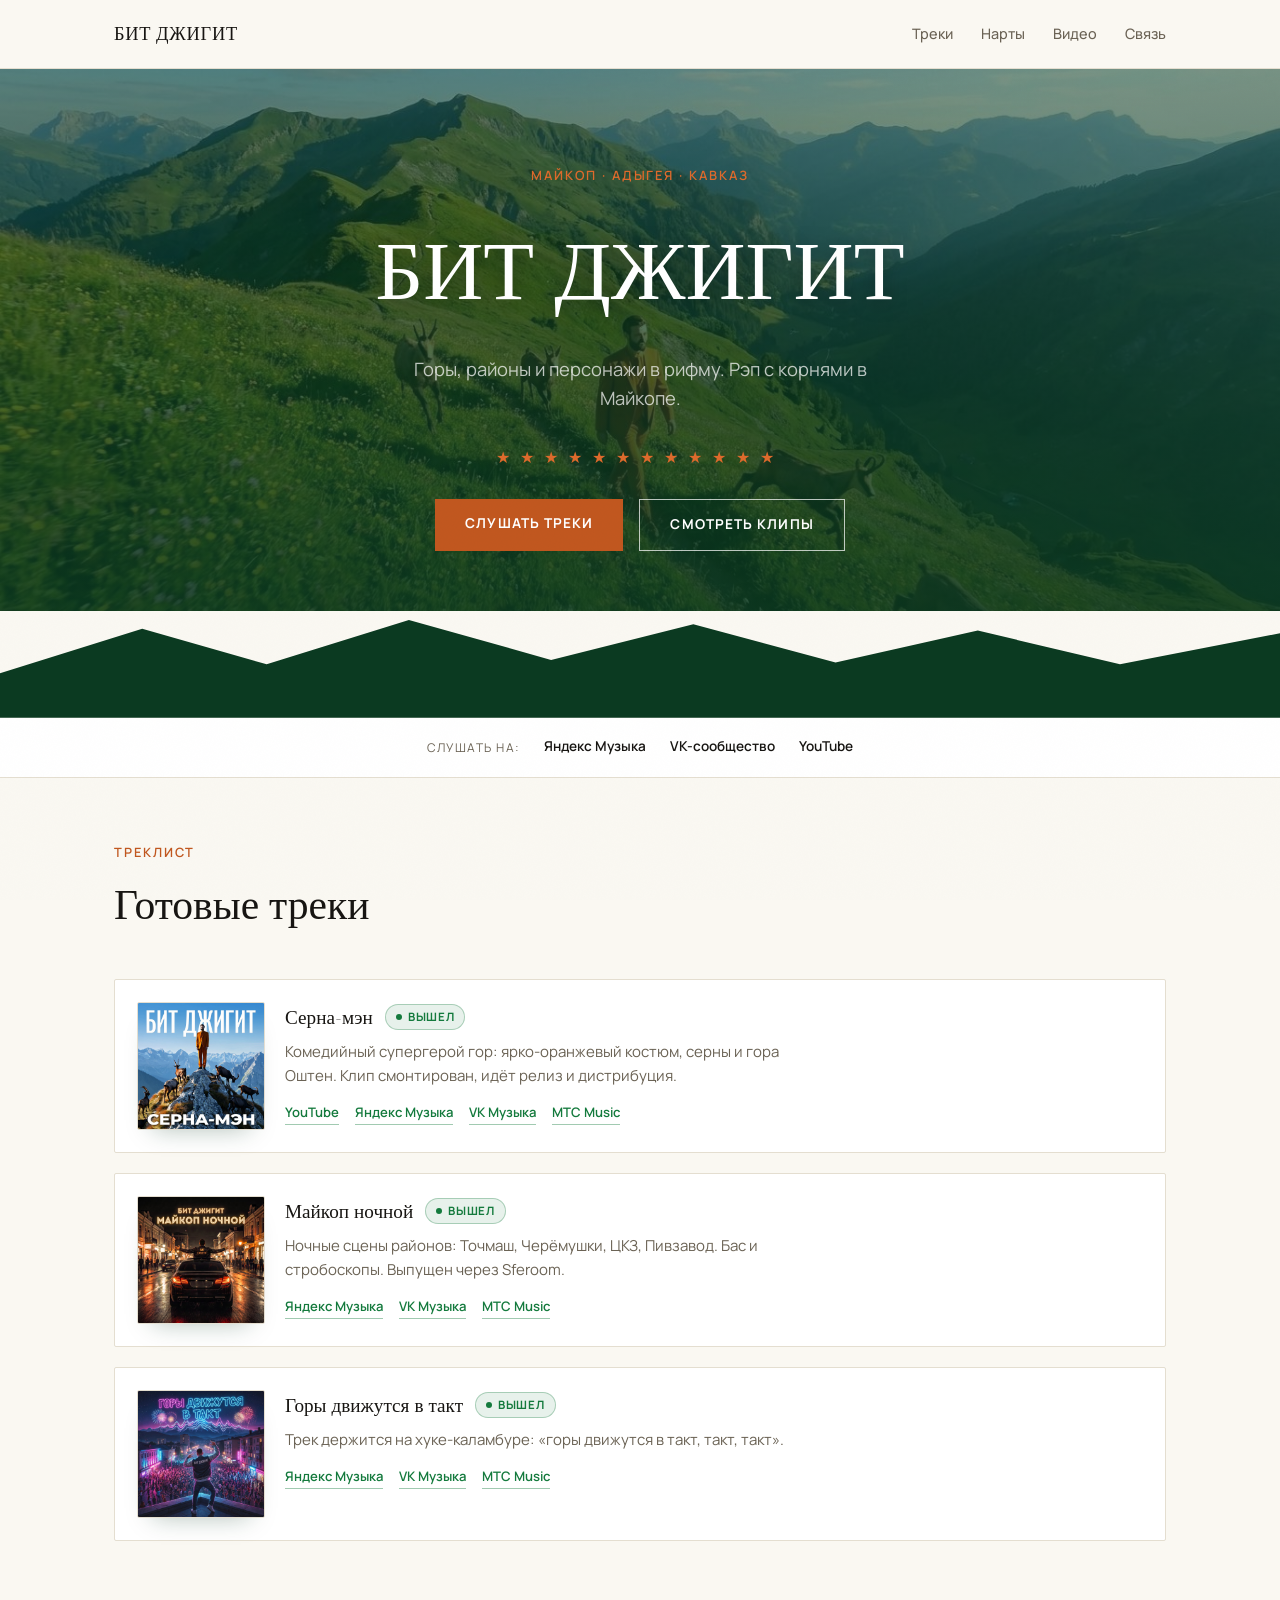
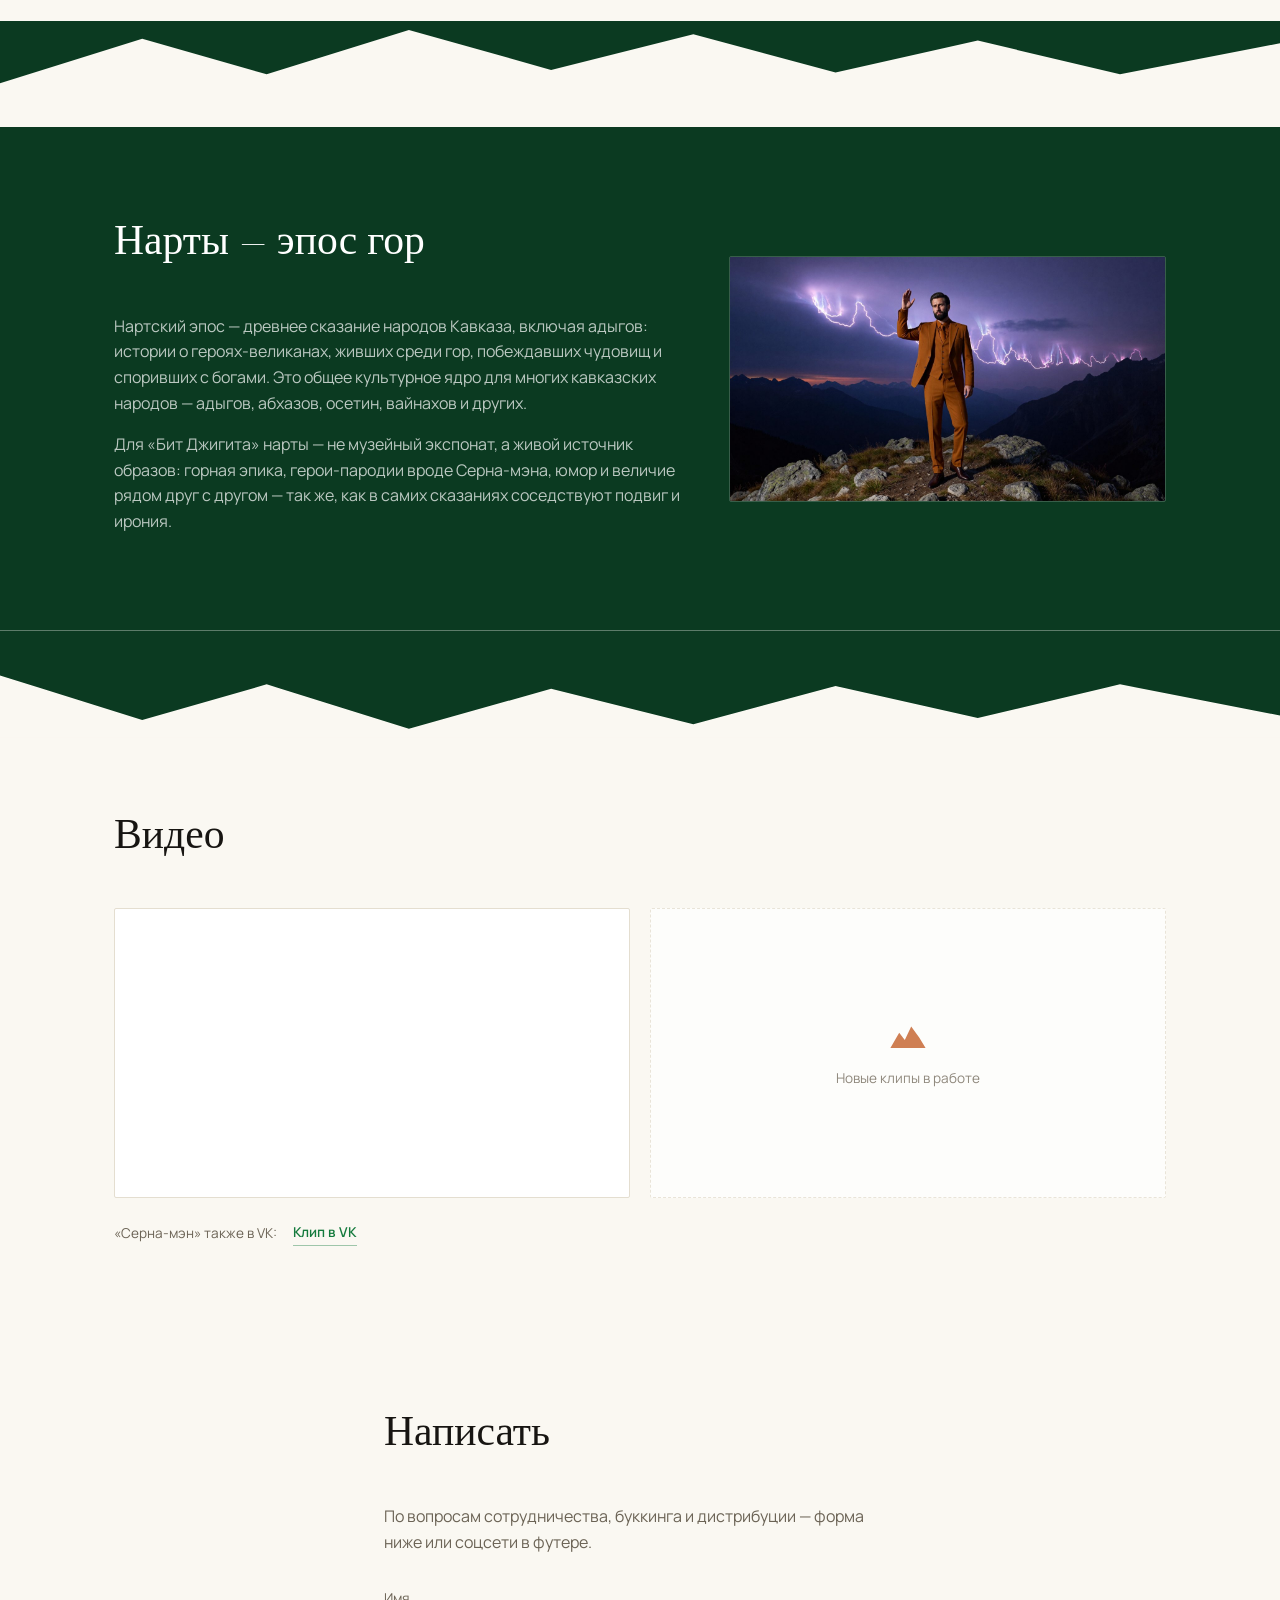
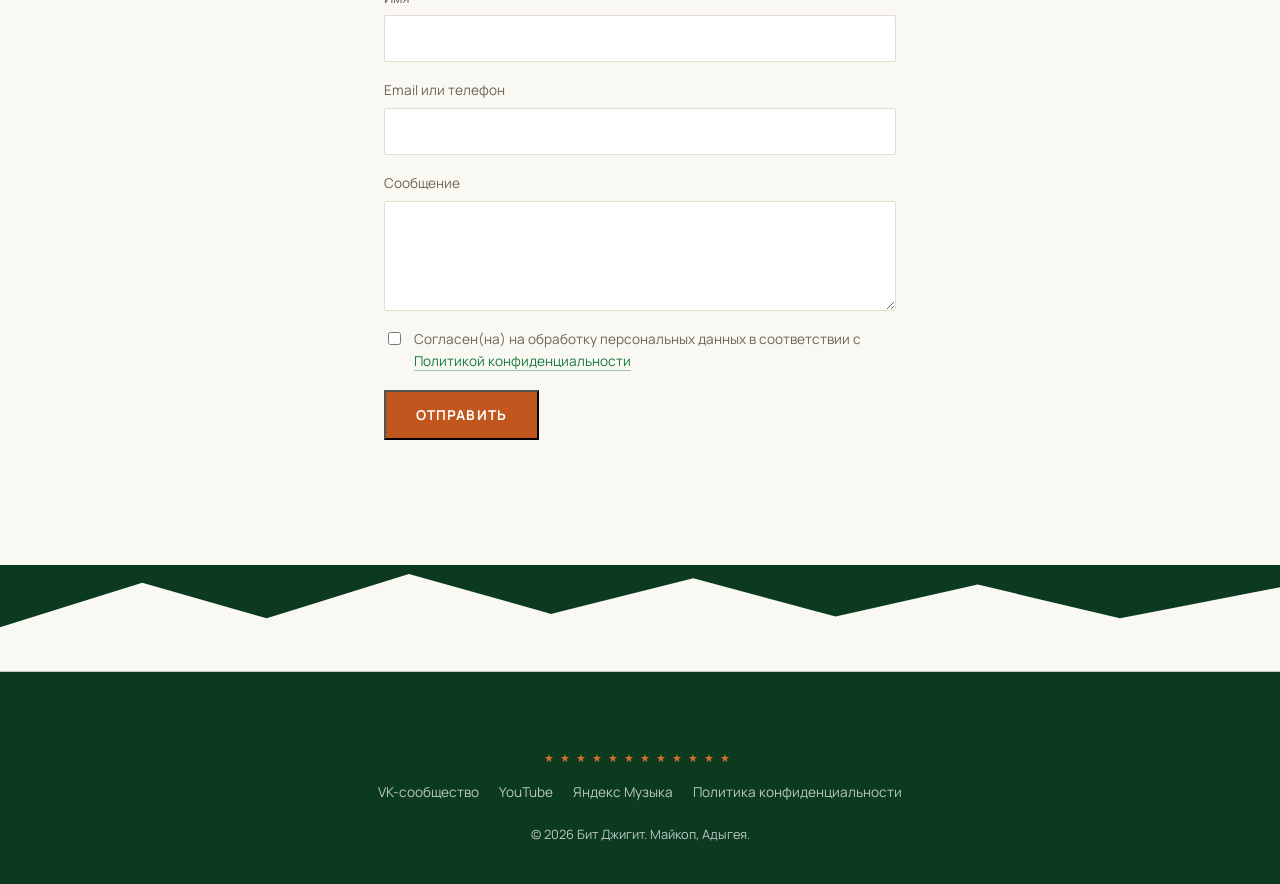
==== commit e4ceeb6b: "Настоящие обложки для всех треков + базовая политика конфиденциальности - Подключены официальные обл" ====
--- a/index.html
+++ b/index.html
@@ -83,7 +83,7 @@
 
         <article class="track-card">
           <div class="track-cover">
-            <img src="assets/photos/serna-man-portrait.jpg" alt="Серна-мэн">
+            <img src="assets/photos/cover-serna-man.jpg" alt="Обложка трека «Серна-мэн»">
           </div>
           <div class="track-info">
             <div class="track-heading">
@@ -101,10 +101,8 @@
         </article>
 
         <article class="track-card">
-          <div class="track-cover" aria-hidden="true">
-            <svg viewBox="0 0 100 100" xmlns="http://www.w3.org/2000/svg">
-              <polygon points="5,85 25,45 40,65 55,30 75,58 95,85" />
-            </svg>
+          <div class="track-cover">
+            <img src="assets/photos/cover-maykop-nochnoy.jpg" alt="Обложка трека «Майкоп ночной»">
           </div>
           <div class="track-info">
             <div class="track-heading">
@@ -121,10 +119,8 @@
         </article>
 
         <article class="track-card">
-          <div class="track-cover" aria-hidden="true">
-            <svg viewBox="0 0 100 100" xmlns="http://www.w3.org/2000/svg">
-              <polygon points="8,82 28,38 42,58 58,22 72,52 92,82" />
-            </svg>
+          <div class="track-cover">
+            <img src="assets/photos/cover-gory-v-takt.jpg" alt="Обложка трека «Горы движутся в такт»">
           </div>
           <div class="track-info">
             <div class="track-heading">
@@ -212,6 +208,11 @@
           <label for="message">Сообщение</label>
           <textarea id="message" name="message" rows="4" required></textarea>
         </div>
+        <label class="consent-row">
+          <input type="checkbox" name="consent" required>
+          <span>Согласен(на) на обработку персональных данных в соответствии с
+            <a href="privacy.html" target="_blank" rel="noopener">Политикой конфиденциальности</a></span>
+        </label>
         <button type="submit" class="btn btn-primary">Отправить</button>
         <p class="form-status" id="formStatus" role="status"></p>
       </form>
@@ -233,6 +234,7 @@
       <a href="https://vk.ru/club240515451" data-platform="vk-community" target="_blank" rel="noopener">VK-сообщество</a>
       <a href="https://youtube.com/@beat_jigit" data-platform="youtube" target="_blank" rel="noopener">YouTube</a>
       <a href="https://music.yandex.ru/artist/26393732" data-platform="yandex" target="_blank" rel="noopener">Яндекс Музыка</a>
+      <a href="privacy.html">Политика конфиденциальности</a>
     </div>
     <p class="footer-copy">&copy; <span id="year"></span> Бит Джигит. Майкоп, Адыгея.</p>
   </div>
--- a/css/styles.css
+++ b/css/styles.css
@@ -377,9 +377,9 @@
 }
 
 .track-cover {
-  flex: 0 0 84px;
-  width: 84px;
-  height: 84px;
+  flex: 0 0 128px;
+  width: 128px;
+  height: 128px;
   border-radius: var(--radius-panel);
   background: linear-gradient(145deg, #fdece0, #fbe0cc);
   border: 1px solid var(--line);
@@ -387,6 +387,7 @@
   align-items: center;
   justify-content: center;
   overflow: hidden;
+  box-shadow: 0 14px 24px -16px rgba(11, 58, 33, 0.35);
 }
 
 .track-cover svg {
@@ -643,6 +644,27 @@
   border-color: var(--green);
 }
 
+.consent-row {
+  display: flex;
+  align-items: flex-start;
+  gap: 10px;
+  font-size: 0.85rem;
+  color: var(--ink-dim);
+  cursor: pointer;
+}
+
+.consent-row input {
+  margin-top: 3px;
+  flex-shrink: 0;
+}
+
+.consent-row a {
+  color: var(--green);
+  border-bottom: 1px solid rgba(20, 122, 61, 0.4);
+}
+
+.consent-row a:hover { color: var(--green-bright); }
+
 .contact-form .btn { align-self: flex-start; }
 
 .form-status {
@@ -654,6 +676,41 @@
 
 .form-status.ok { color: var(--green); }
 .form-status.err { color: var(--error); }
+
+/* Legal page */
+
+.legal {
+  background: var(--bg);
+  padding: 56px 0 90px;
+}
+
+.legal-inner { max-width: 680px; }
+
+.legal-updated {
+  color: var(--ink-dim);
+  font-size: 0.85rem;
+  margin-top: -20px;
+  margin-bottom: 32px;
+}
+
+.legal h2 {
+  font-size: 1.2rem;
+  color: var(--ink);
+  margin-top: 36px;
+  margin-bottom: 10px;
+}
+
+.legal p {
+  color: var(--ink-dim);
+  font-size: 0.95rem;
+}
+
+.legal a {
+  color: var(--green);
+  border-bottom: 1px solid rgba(20, 122, 61, 0.4);
+}
+
+.legal a:hover { color: var(--green-bright); }
 
 /* Footer */
 
@@ -719,5 +776,5 @@
 
   .track-card { flex-direction: column; }
 
-  .track-cover { width: 72px; height: 72px; }
-}
+  .track-cover { width: 96px; height: 96px; }
+}
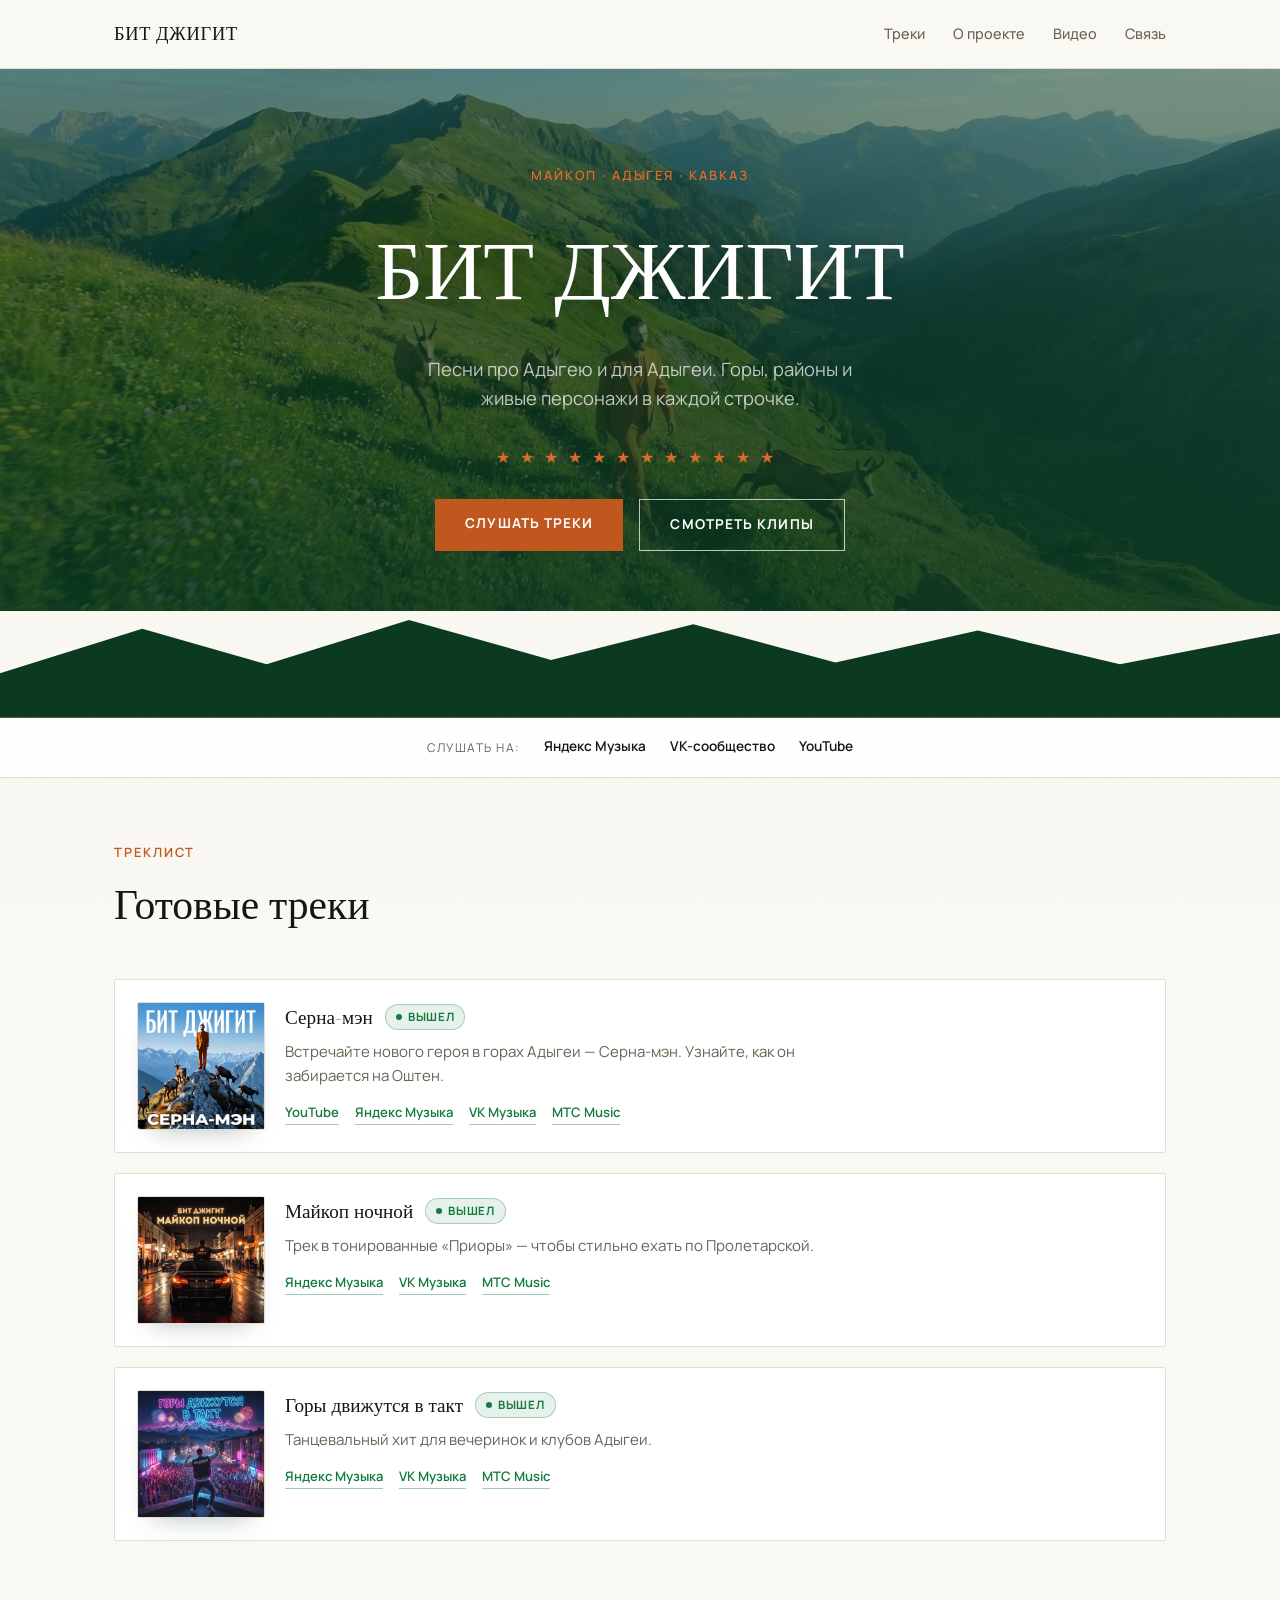
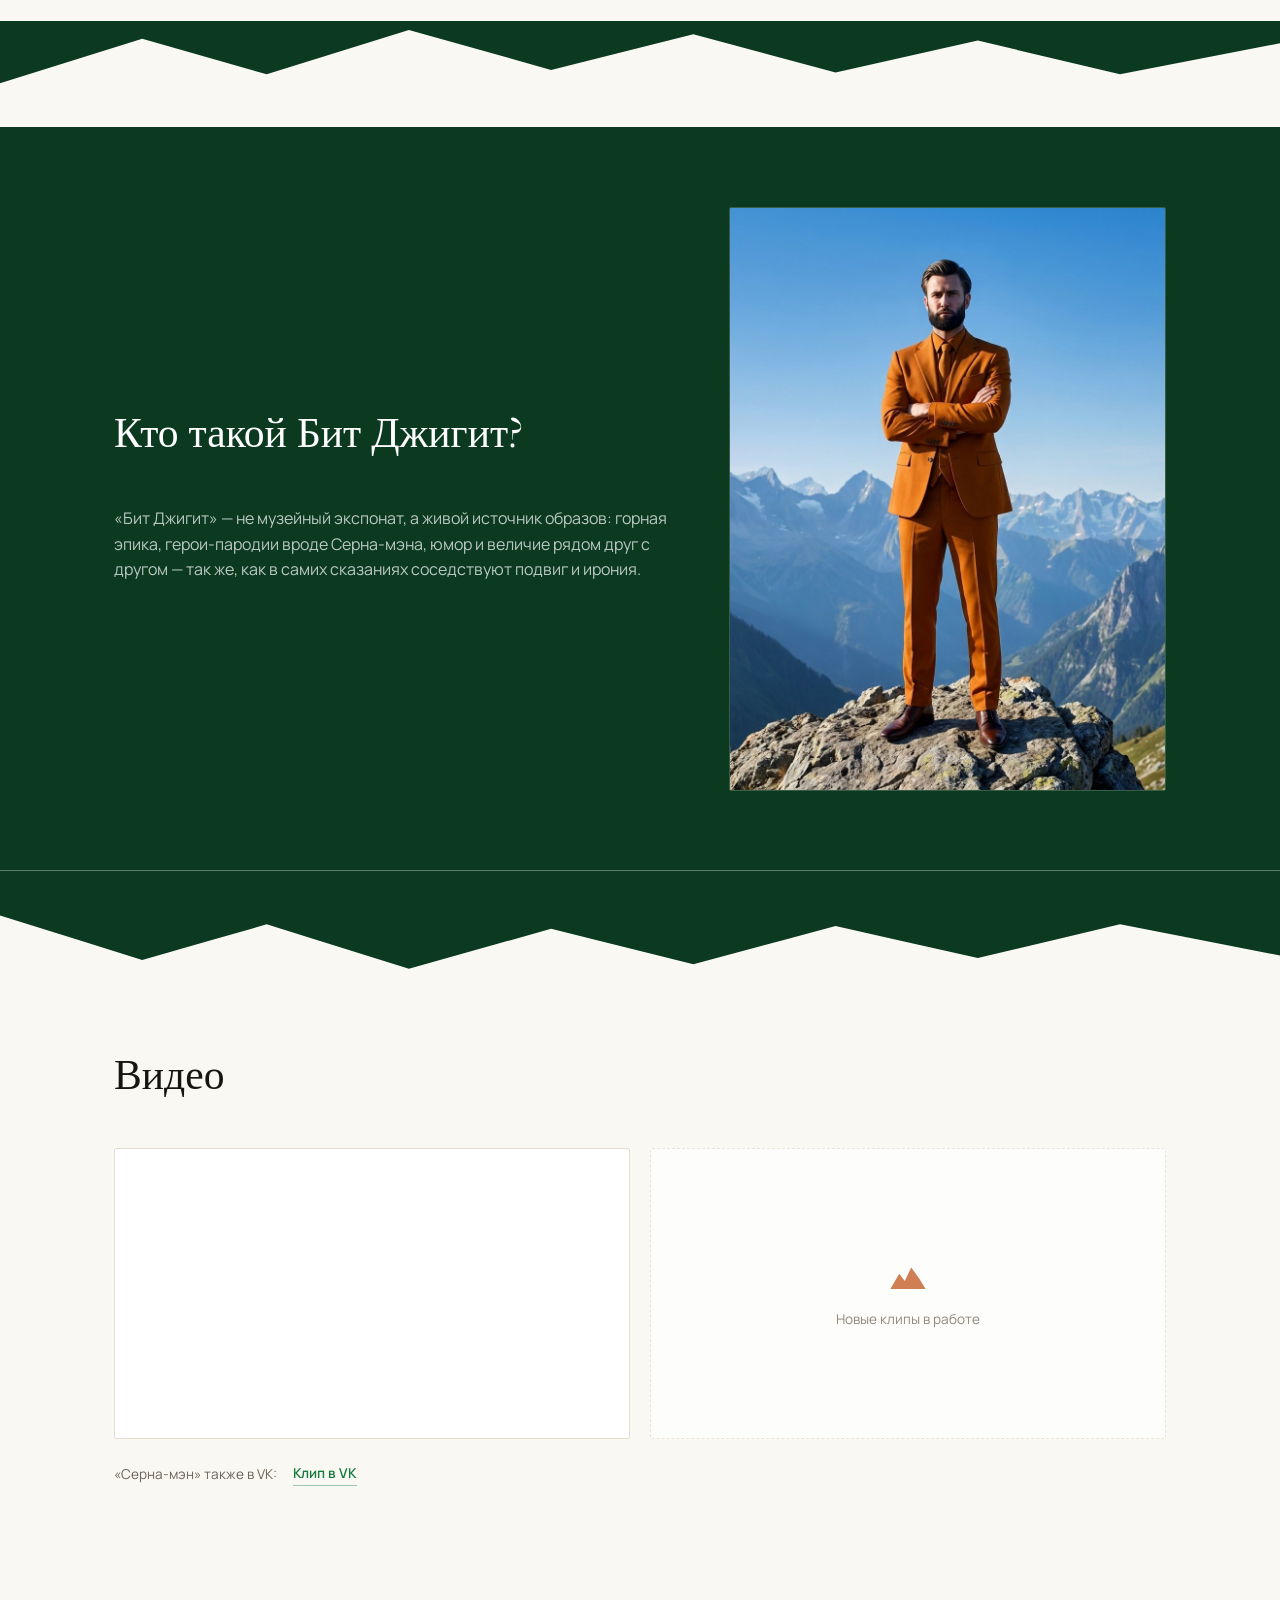
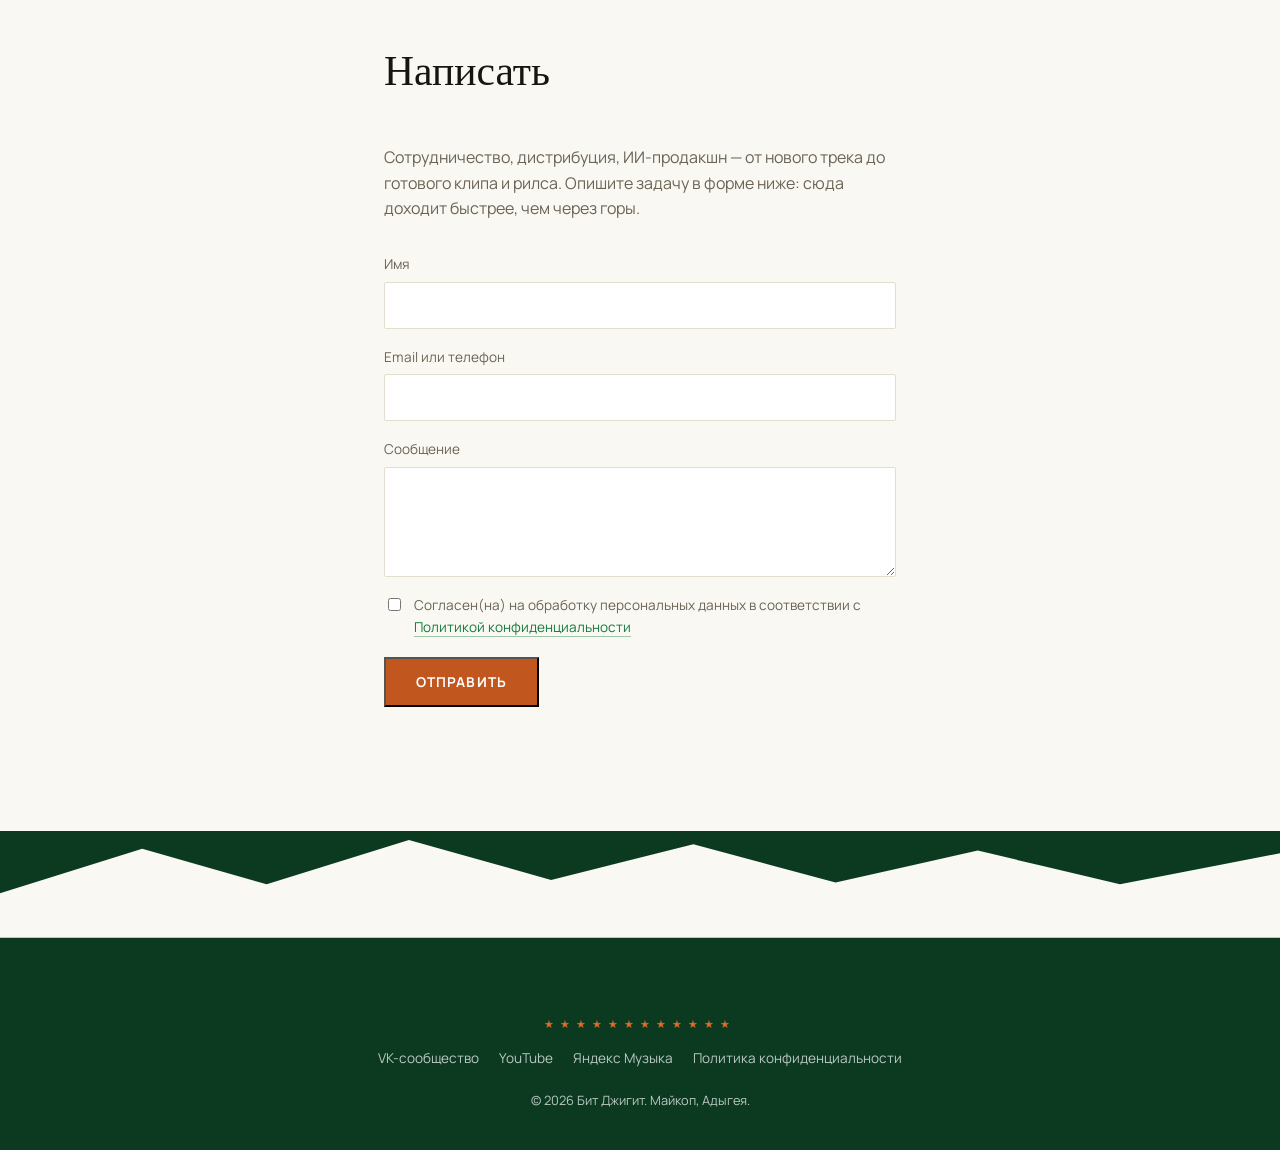
==== commit d9a57818: "Переписать контент под позиционирование «песни про Адыгею и для Адыгеи» - Новый тэглайн в hero - Обн" ====
--- a/index.html
+++ b/index.html
@@ -4,17 +4,17 @@
 <meta charset="UTF-8">
 <meta name="viewport" content="width=device-width, initial-scale=1.0">
 <title>Бит Джигит — официальный сайт</title>
-<meta name="description" content="Бит Джигит — рэп/хип-хоп артист из Майкопа, Адыгея. Треки, клипы, дистрибуция.">
+<meta name="description" content="Бит Джигит — песни про Адыгею и для Адыгеи. Треки, клипы, дистрибуция, ИИ-продакшн.">
 <meta property="og:type" content="music.musician">
-<meta property="og:url" content="https://samtk1990-eng.github.io/Bit-jigit/">
+<meta property="og:url" content="https://beat-jigit.ru/">
 <meta property="og:title" content="Бит Джигит">
-<meta property="og:description" content="Рэп/хип-хоп артист из Майкопа, Адыгея. Треки, клипы, дистрибуция.">
+<meta property="og:description" content="Песни про Адыгею и для Адыгеи. Треки, клипы, дистрибуция, ИИ-продакшн.">
 <meta property="og:image" content="assets/og-cover.png">
 <meta property="og:image:width" content="1200">
 <meta property="og:image:height" content="630">
 <meta name="twitter:card" content="summary_large_image">
 <meta name="twitter:title" content="Бит Джигит">
-<meta name="twitter:description" content="Рэп/хип-хоп артист из Майкопа, Адыгея. Треки, клипы, дистрибуция.">
+<meta name="twitter:description" content="Песни про Адыгею и для Адыгеи. Треки, клипы, дистрибуция, ИИ-продакшн.">
 <link rel="icon" type="image/svg+xml" href="assets/favicon.svg">
 <link rel="preconnect" href="https://fonts.googleapis.com">
 <link rel="preconnect" href="https://fonts.gstatic.com" crossorigin>
@@ -30,7 +30,7 @@
     <a href="#top" class="logo">БИТ ДЖИГИТ</a>
     <nav class="main-nav" id="mainNav">
       <a href="#tracks">Треки</a>
-      <a href="#narts">Нарты</a>
+      <a href="#about">О проекте</a>
       <a href="#video">Видео</a>
       <a href="#contact">Связь</a>
     </nav>
@@ -50,7 +50,7 @@
     <div class="wrap hero-content">
       <p class="hero-kicker">Майкоп &middot; Адыгея &middot; Кавказ</p>
       <h1 class="hero-title">БИТ ДЖИГИТ</h1>
-      <p class="hero-tagline">Горы, районы и персонажи в рифму. Рэп с корнями в Майкопе.</p>
+      <p class="hero-tagline">Песни про Адыгею и для Адыгеи. Горы, районы и живые персонажи в каждой строчке.</p>
       <div class="stars-row" aria-hidden="true"></div>
       <div class="hero-actions">
         <a href="#tracks" class="btn btn-primary">Слушать треки</a>
@@ -90,7 +90,7 @@
               <h3>Серна-мэн</h3>
               <span class="status status-released"><i class="status-dot" aria-hidden="true"></i>вышел</span>
             </div>
-            <p class="track-desc">Комедийный супергерой гор: ярко-оранжевый костюм, серны и гора Оштен. Клип смонтирован, идёт релиз и дистрибуция.</p>
+            <p class="track-desc">Встречайте нового героя в горах Адыгеи — Серна-мэн. Узнайте, как он забирается на Оштен.</p>
             <div class="track-links">
               <a href="https://youtu.be/1_-PlhqpNpg" class="track-link" data-link="youtube" target="_blank" rel="noopener">YouTube</a>
               <a href="https://music.yandex.ru/album/43479272/track/154639227" class="track-link" data-link="yandex" target="_blank" rel="noopener">Яндекс Музыка</a>
@@ -109,7 +109,7 @@
               <h3>Майкоп ночной</h3>
               <span class="status status-released"><i class="status-dot" aria-hidden="true"></i>вышел</span>
             </div>
-            <p class="track-desc">Ночные сцены районов: Точмаш, Черёмушки, ЦКЗ, Пивзавод. Бас и стробоскопы. Выпущен через Sferoom.</p>
+            <p class="track-desc">Трек в тонированные «Приоры» — чтобы стильно ехать по Пролетарской.</p>
             <div class="track-links">
               <a href="https://music.yandex.ru/album/43305009/track/154238756" class="track-link" data-link="yandex" target="_blank" rel="noopener">Яндекс Музыка</a>
               <a href="https://vk.ru/audio474499181_456964643_28623df6ef4786003c" class="track-link" data-link="vk" target="_blank" rel="noopener">VK Музыка</a>
@@ -127,7 +127,7 @@
               <h3>Горы движутся в такт</h3>
               <span class="status status-released"><i class="status-dot" aria-hidden="true"></i>вышел</span>
             </div>
-            <p class="track-desc">Трек держится на хуке-каламбуре: «горы движутся в такт, такт, такт».</p>
+            <p class="track-desc">Танцевальный хит для вечеринок и клубов Адыгеи.</p>
             <div class="track-links">
               <a href="https://music.yandex.ru/album/43427360/track/154512653" class="track-link" data-link="yandex" target="_blank" rel="noopener">Яндекс Музыка</a>
               <a href="https://vk.ru/audio474499135_456967540_2a5819949dfbeeab71" class="track-link" data-link="vk" target="_blank" rel="noopener">VK Музыка</a>
@@ -146,15 +146,14 @@
     </svg>
   </div>
 
-  <section class="narts section-dark" id="narts">
+  <section class="narts section-dark" id="about">
     <div class="wrap narts-inner">
       <div class="narts-text">
-        <h2 class="section-title">Нарты — эпос гор</h2>
-        <p>Нартский эпос — древнее сказание народов Кавказа, включая адыгов: истории о героях-великанах, живших среди гор, побеждавших чудовищ и споривших с богами. Это общее культурное ядро для многих кавказских народов — адыгов, абхазов, осетин, вайнахов и других.</p>
-        <p>Для «Бит Джигита» нарты — не музейный экспонат, а живой источник образов: горная эпика, герои-пародии вроде Серна-мэна, юмор и величие рядом друг с другом — так же, как в самих сказаниях соседствуют подвиг и ирония.</p>
+        <h2 class="section-title">Кто такой Бит Джигит?</h2>
+        <p>«Бит Джигит» — не музейный экспонат, а живой источник образов: горная эпика, герои-пародии вроде Серна-мэна, юмор и величие рядом друг с другом — так же, как в самих сказаниях соседствуют подвиг и ирония.</p>
       </div>
       <div class="narts-visual">
-        <img src="assets/photos/serna-man-narts.jpg" alt="Серна-мэн среди гор">
+        <img src="assets/photos/serna-man-about.jpg" alt="Бит Джигит в горах Адыгеи">
       </div>
     </div>
   </section>
@@ -189,7 +188,7 @@
   <section class="contact" id="contact">
     <div class="wrap contact-inner">
       <h2 class="section-title">Написать</h2>
-      <p class="contact-lead">По вопросам сотрудничества, буккинга и дистрибуции — форма ниже или соцсети в футере.</p>
+      <p class="contact-lead">Сотрудничество, дистрибуция, ИИ-продакшн — от нового трека до готового клипа и рилса. Опишите задачу в форме ниже: сюда доходит быстрее, чем через горы.</p>
 
       <form class="contact-form" action="https://api.web3forms.com/submit" method="POST">
         <input type="hidden" name="access_key" value="8dff68e4-2ce8-4b1d-87b7-a7f3a54d855b">
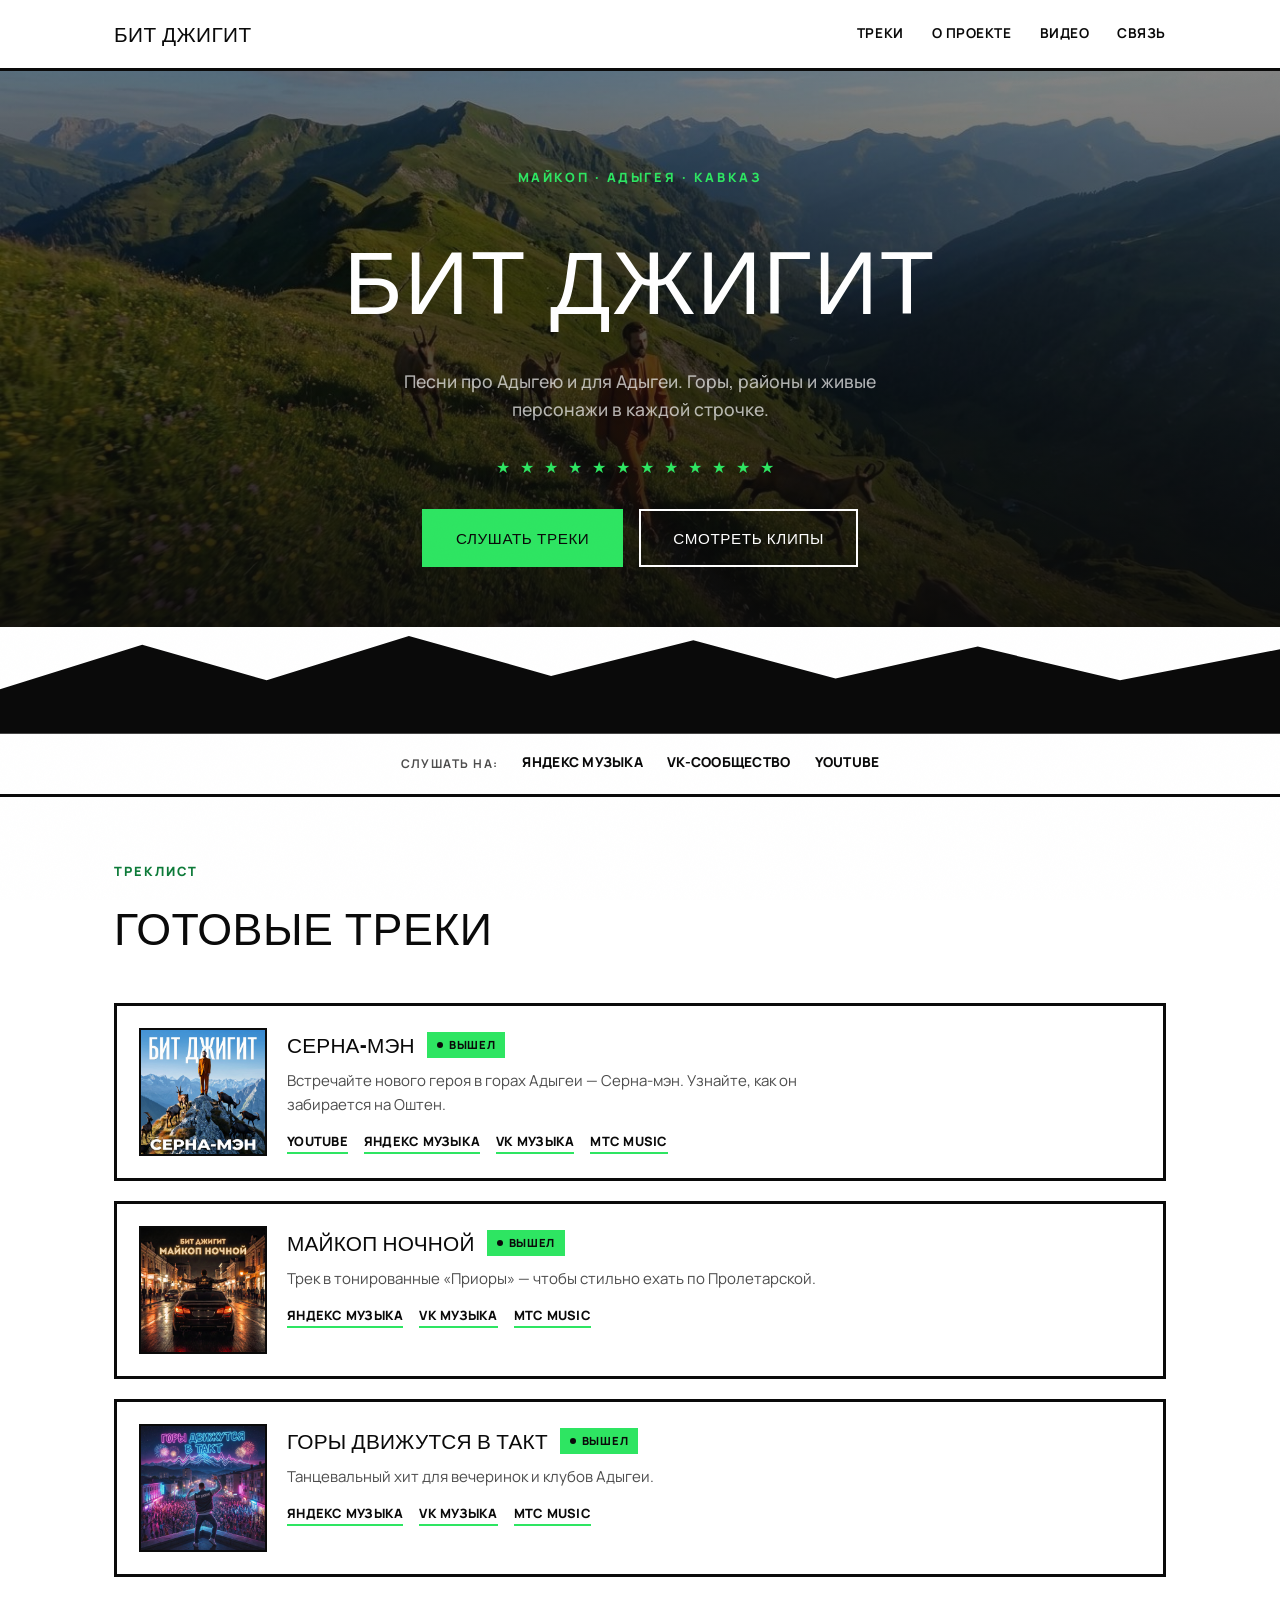
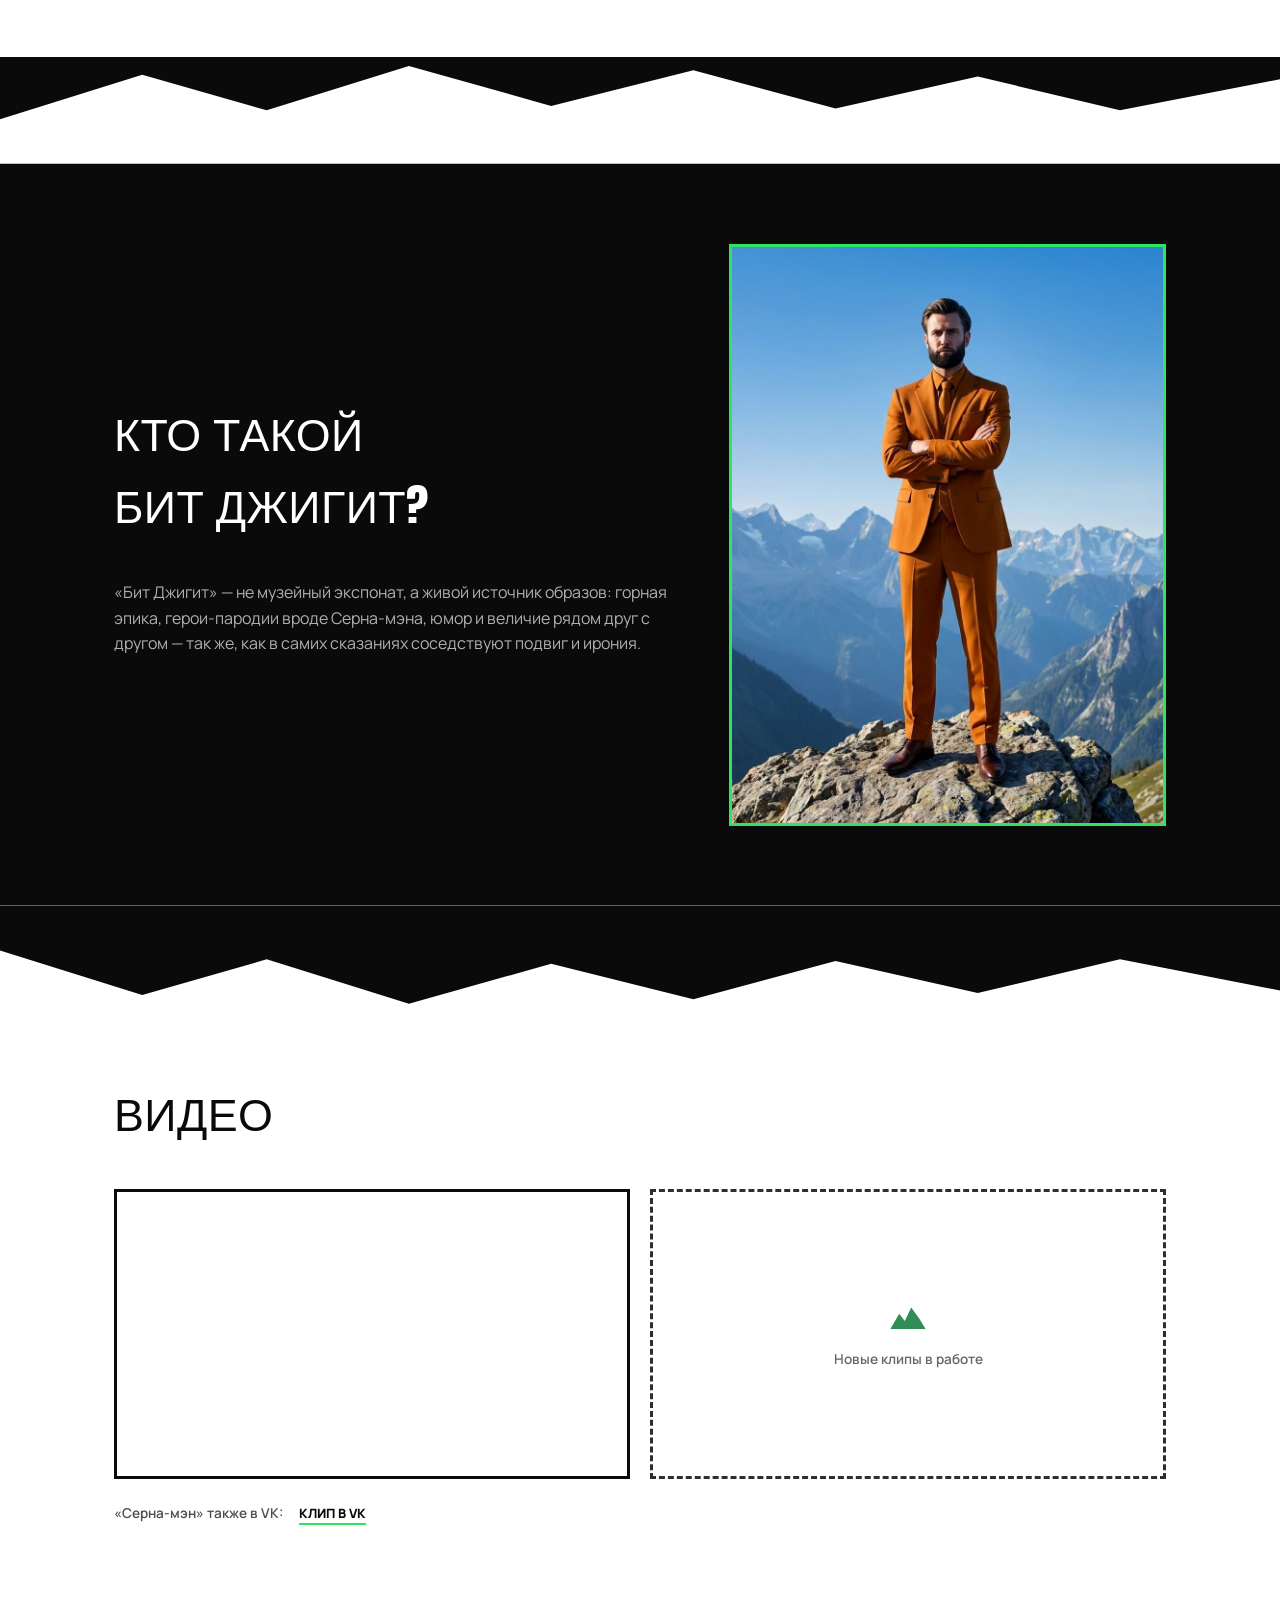
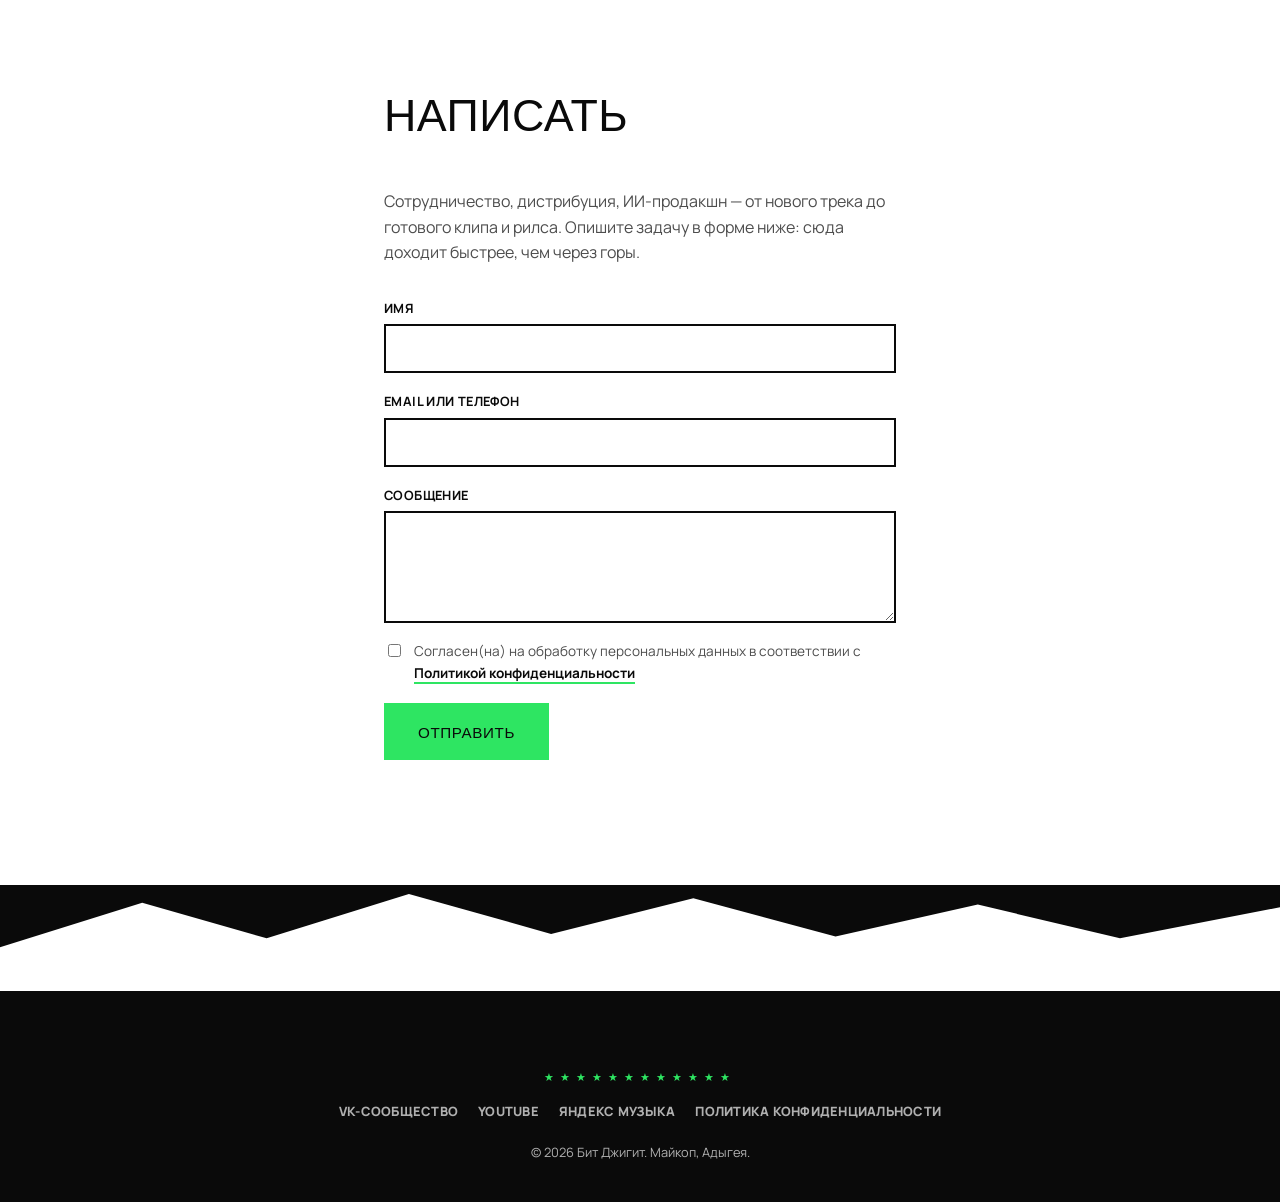
==== commit a670a926: "Редизайн: жёсткий чёрно-белый минимализм с зелёным акцентом - Чёрный/белый как база, один насыщенно-" ====
--- a/index.html
+++ b/index.html
@@ -18,7 +18,7 @@
 <link rel="icon" type="image/svg+xml" href="assets/favicon.svg">
 <link rel="preconnect" href="https://fonts.googleapis.com">
 <link rel="preconnect" href="https://fonts.gstatic.com" crossorigin>
-<link href="https://fonts.googleapis.com/css2?family=Libre+Caslon+Display&family=Manrope:wght@400;500;600;700&display=swap" rel="stylesheet">
+<link href="https://fonts.googleapis.com/css2?family=Anton&family=Manrope:wght@400;500;600;700;800&display=swap" rel="stylesheet">
 <link rel="stylesheet" href="css/styles.css">
 </head>
 <body>
--- a/css/styles.css
+++ b/css/styles.css
@@ -1,29 +1,27 @@
 :root {
-  --bg: #faf8f2;
+  --bg: #ffffff;
   --bg-panel: #ffffff;
-  --ink: #171512;
-  --ink-dim: #6b6355;
-  --line: #e4ded0;
-
-  --green: #147a3d;
-  --green-bright: #1e9a4c;
-  --green-deep: #0b3a21;
-  --on-green: #ffffff;
-  --on-green-dim: rgba(255, 255, 255, 0.72);
-  --line-on-green: rgba(255, 255, 255, 0.18);
-
-  --orange: #c1571f;
-  --orange-bright: #de6a2c;
-
-  --error: #b23a2e;
-
-  --font-display: 'Libre Caslon Display', Georgia, serif;
+  --ink: #0a0a0a;
+  --ink-dim: #4d4d4d;
+  --line: #0a0a0a;
+  --line-soft: #d9d9d9;
+
+  --black: #0a0a0a;
+  --on-black: #ffffff;
+  --on-black-dim: rgba(255, 255, 255, 0.68);
+  --line-on-black: rgba(255, 255, 255, 0.25);
+
+  --green: #2ee562;
+  --green-ink: #0c7a38;
+  --green-deep: #16a34a;
+
+  --error: #d13b2a;
+
+  --font-display: 'Anton', sans-serif;
   --font-body: 'Manrope', sans-serif;
 
-  /* Shape scale: CTAs sharp (0), tags/filters full pill, inputs 2px, panels 2px */
-  --radius-tag: 999px;
-  --radius-input: 2px;
-  --radius-panel: 2px;
+  /* Harsh minimalism: everything sharp, no exceptions */
+  --radius: 0;
 }
 
 * { box-sizing: border-box; }
@@ -57,9 +55,9 @@
   left: 12px;
   z-index: 100;
   background: var(--green);
-  color: #fff;
+  color: var(--ink);
   padding: 10px 18px;
-  border-radius: var(--radius-input);
+  border-radius: var(--radius);
   font-weight: 700;
   transition: top 0.2s;
 }
@@ -70,16 +68,8 @@
 button:focus-visible,
 input:focus-visible,
 textarea:focus-visible {
-  outline: 2px solid var(--green);
+  outline: 3px solid var(--green);
   outline-offset: 2px;
-  border-radius: 2px;
-}
-
-.section-dark a:focus-visible,
-.site-footer a:focus-visible,
-.hero a:focus-visible,
-.hero button:focus-visible {
-  outline-color: var(--orange-bright);
 }
 
 .wrap {
@@ -93,7 +83,8 @@
 h1, h2, h3 {
   font-family: var(--font-display);
   font-weight: 400;
-  letter-spacing: 0;
+  letter-spacing: 0.01em;
+  text-transform: uppercase;
   margin: 0;
   text-wrap: balance;
 }
@@ -104,9 +95,8 @@
   position: sticky;
   top: 0;
   z-index: 50;
-  background: rgba(250, 248, 242, 0.92);
-  backdrop-filter: blur(6px);
-  border-bottom: 1px solid var(--line);
+  background: var(--bg);
+  border-bottom: 3px solid var(--ink);
 }
 
 .header-inner {
@@ -118,24 +108,27 @@
 
 .logo {
   font-family: var(--font-display);
+  letter-spacing: 0.02em;
+  font-size: 1.3rem;
+  color: var(--ink);
+  text-transform: uppercase;
+}
+
+.main-nav {
+  display: flex;
+  gap: 28px;
+}
+
+.main-nav a {
+  font-size: 0.85rem;
+  font-weight: 700;
+  text-transform: uppercase;
   letter-spacing: 0.04em;
-  font-size: 1.15rem;
-  color: var(--ink);
-}
-
-.main-nav {
-  display: flex;
-  gap: 28px;
-}
-
-.main-nav a {
-  font-size: 0.9rem;
-  font-weight: 500;
-  color: var(--ink-dim);
-  transition: color 0.2s;
-}
-
-.main-nav a:hover { color: var(--green); }
+  color: var(--ink);
+  transition: color 0.15s;
+}
+
+.main-nav a:hover { color: var(--green-ink); }
 
 .nav-toggle {
   display: none;
@@ -152,9 +145,8 @@
 
 .nav-toggle span {
   display: block;
-  height: 2px;
+  height: 3px;
   background: var(--ink);
-  border-radius: 2px;
 }
 
 /* Hero */
@@ -163,8 +155,8 @@
   position: relative;
   padding: 96px 0 60px;
   overflow: hidden;
-  background: linear-gradient(180deg, #0e4a29 0%, var(--green-deep) 100%);
-  color: var(--on-green);
+  background: var(--black);
+  color: var(--on-black);
 }
 
 .hero-bg {
@@ -184,7 +176,7 @@
 .hero-scrim {
   position: absolute;
   inset: 0;
-  background: linear-gradient(180deg, rgba(11, 58, 33, 0.55) 0%, rgba(11, 58, 33, 0.72) 55%, rgba(11, 58, 33, 0.88) 100%);
+  background: linear-gradient(180deg, rgba(10, 10, 10, 0.5) 0%, rgba(10, 10, 10, 0.72) 55%, rgba(10, 10, 10, 0.92) 100%);
 }
 
 .hero-content {
@@ -194,23 +186,24 @@
 }
 
 .hero-kicker {
-  color: var(--orange-bright);
-  text-transform: uppercase;
-  letter-spacing: 0.15em;
+  color: var(--green);
+  text-transform: uppercase;
+  letter-spacing: 0.2em;
   font-size: 0.8rem;
-  font-weight: 600;
+  font-weight: 800;
   margin: 0 0 18px;
 }
 
 .hero-title {
-  font-size: clamp(2.8rem, 8vw, 5.2rem);
-  color: var(--on-green);
-  text-shadow: 0 2px 20px rgba(0, 0, 0, 0.35);
+  font-size: clamp(3rem, 9vw, 5.6rem);
+  color: var(--on-black);
+  letter-spacing: 0.02em;
 }
 
 .hero-tagline {
-  color: var(--on-green-dim);
-  font-size: 1.15rem;
+  color: var(--on-black-dim);
+  font-size: 1.1rem;
+  font-weight: 500;
   max-width: 480px;
   margin: 18px auto 0;
   font-family: var(--font-body);
@@ -224,7 +217,7 @@
 
 .stars-row::after {
   content: '\2605 \2605 \2605 \2605 \2605 \2605 \2605 \2605 \2605 \2605 \2605 \2605';
-  color: var(--orange-bright);
+  color: var(--green);
   font-size: 1rem;
   letter-spacing: 10px;
   word-spacing: 10px;
@@ -246,43 +239,46 @@
 
 .btn {
   display: inline-block;
-  padding: 14px 30px;
-  border-radius: 0;
-  font-family: var(--font-body);
-  text-transform: uppercase;
-  letter-spacing: 0.08em;
-  font-size: 0.85rem;
-  font-weight: 700;
-  transition: transform 0.15s, background 0.2s, border-color 0.2s, box-shadow 0.2s, color 0.2s;
+  padding: 15px 32px;
+  border-radius: var(--radius);
+  font-family: var(--font-display);
+  text-transform: uppercase;
+  letter-spacing: 0.04em;
+  font-size: 0.95rem;
+  font-weight: 400;
+  transition: transform 0.12s, background 0.15s, border-color 0.15s, color 0.15s;
+  border: 2px solid transparent;
 }
 
 .btn-primary {
-  background: var(--orange);
-  color: #fff;
+  background: var(--green);
+  color: var(--ink);
+  border-color: var(--green);
 }
 
 .btn-primary:hover {
-  background: var(--orange-bright);
-  transform: translateY(-1px);
-  box-shadow: 0 8px 20px -8px rgba(193, 87, 31, 0.55);
-}
-
-.btn-primary:active { transform: translateY(0) scale(0.98); }
+  background: var(--ink);
+  color: var(--green);
+  border-color: var(--green);
+  transform: translateY(-2px);
+}
+
+.btn-primary:active { transform: translateY(0) scale(0.97); }
 
 .btn-ghost {
-  border: 1px solid var(--on-green-dim);
-  color: var(--on-green);
-}
-
-.btn-ghost:hover { border-color: var(--on-green); background: rgba(255, 255, 255, 0.08); transform: translateY(-1px); }
-
-.btn-ghost:active { transform: translateY(0) scale(0.98); }
+  border-color: var(--on-black);
+  color: var(--on-black);
+}
+
+.btn-ghost:hover { background: var(--on-black); color: var(--ink); transform: translateY(-2px); }
+
+.btn-ghost:active { transform: translateY(0) scale(0.97); }
 
 /* Trust strip */
 
 .trust-strip {
-  background: var(--bg-panel);
-  border-bottom: 1px solid var(--line);
+  background: var(--bg);
+  border-bottom: 3px solid var(--ink);
 }
 
 .trust-strip-inner {
@@ -298,54 +294,58 @@
   font-size: 0.75rem;
   text-transform: uppercase;
   letter-spacing: 0.12em;
+  font-weight: 700;
   color: var(--ink-dim);
 }
 
 .trust-strip-inner a {
   font-size: 0.85rem;
-  font-weight: 600;
-  color: var(--ink);
-  border-bottom: 1px solid transparent;
-  transition: color 0.2s, border-color 0.2s;
-}
-
-.trust-strip-inner a:hover { color: var(--green); border-color: var(--green); }
+  font-weight: 800;
+  text-transform: uppercase;
+  letter-spacing: 0.02em;
+  color: var(--ink);
+  border-bottom: 2px solid transparent;
+  transition: color 0.15s, border-color 0.15s;
+}
+
+.trust-strip-inner a:hover { color: var(--green-ink); border-color: var(--green); }
 
 /* Divider */
 
 .divider { line-height: 0; }
 
 .divider-hero { background: var(--bg); }
-.divider-hero svg path { fill: var(--green-deep); }
-
-.divider-into-narts { background: var(--green-deep); }
+.divider-hero svg path { fill: var(--black); }
+
+.divider-into-narts { background: var(--black); }
 .divider-into-narts svg path { fill: var(--bg); }
 
 .divider-out-narts { background: var(--bg); }
-.divider-out-narts svg path { fill: var(--green-deep); }
+.divider-out-narts svg path { fill: var(--black); }
 .divider-out-narts { transform: scaleY(-1); }
 
-.divider-into-footer { background: var(--green-deep); }
+.divider-into-footer { background: var(--black); }
 .divider-into-footer svg path { fill: var(--bg); }
 
 /* Section shared */
 
 .section-kicker {
-  color: var(--orange);
+  color: var(--green-ink);
   text-transform: uppercase;
   letter-spacing: 0.15em;
   font-size: 0.8rem;
-  font-weight: 600;
+  font-weight: 800;
   margin: 0 0 10px;
 }
 
 .section-title {
-  font-size: clamp(1.9rem, 4vw, 2.6rem);
+  font-size: clamp(2rem, 4.2vw, 2.8rem);
   color: var(--ink);
   margin-bottom: 40px;
 }
 
-.section-dark .section-title { color: var(--on-green); }
+.section-dark .section-title { color: var(--on-black); }
+.section-dark .section-kicker { color: var(--green); }
 
 /* Tracks */
 
@@ -363,37 +363,35 @@
   display: flex;
   gap: 20px;
   background: var(--bg-panel);
-  border: 1px solid var(--line);
-  border-radius: var(--radius-panel);
+  border: 3px solid var(--ink);
+  border-radius: var(--radius);
   padding: 22px;
   align-items: flex-start;
-  transition: box-shadow 0.2s, transform 0.2s, border-color 0.2s;
+  transition: box-shadow 0.15s, transform 0.15s;
 }
 
 .track-card:hover {
-  border-color: var(--green);
-  box-shadow: 0 12px 28px -18px rgba(11, 58, 33, 0.35);
-  transform: translateY(-2px);
+  box-shadow: 8px 8px 0 var(--green);
+  transform: translate(-4px, -4px);
 }
 
 .track-cover {
   flex: 0 0 128px;
   width: 128px;
   height: 128px;
-  border-radius: var(--radius-panel);
-  background: linear-gradient(145deg, #fdece0, #fbe0cc);
-  border: 1px solid var(--line);
+  border-radius: var(--radius);
+  background: var(--ink);
+  border: 2px solid var(--ink);
   display: flex;
   align-items: center;
   justify-content: center;
   overflow: hidden;
-  box-shadow: 0 14px 24px -16px rgba(11, 58, 33, 0.35);
 }
 
 .track-cover svg {
   width: 60%;
   height: 60%;
-  fill: var(--orange);
+  fill: var(--green);
 }
 
 .track-cover img {
@@ -413,7 +411,7 @@
 }
 
 .track-heading h3 {
-  font-size: 1.2rem;
+  font-size: 1.3rem;
   color: var(--ink);
 }
 
@@ -422,12 +420,12 @@
   align-items: center;
   gap: 6px;
   font-family: var(--font-body);
-  font-size: 0.72rem;
-  font-weight: 700;
+  font-size: 0.7rem;
+  font-weight: 800;
   text-transform: uppercase;
   letter-spacing: 0.06em;
-  padding: 3px 10px;
-  border-radius: var(--radius-tag);
+  padding: 4px 10px;
+  border-radius: var(--radius);
   white-space: nowrap;
 }
 
@@ -440,21 +438,18 @@
 }
 
 .status-released {
-  background: rgba(20, 122, 61, 0.1);
+  background: var(--green);
+  color: var(--ink);
+}
+
+.status-preparing {
+  background: var(--ink);
   color: var(--green);
-  border: 1px solid rgba(20, 122, 61, 0.3);
-}
-
-.status-preparing {
-  background: rgba(193, 87, 31, 0.1);
-  color: var(--orange);
-  border: 1px solid rgba(193, 87, 31, 0.3);
 }
 
 .status-development {
-  background: rgba(107, 99, 85, 0.08);
+  background: var(--line-soft);
   color: var(--ink-dim);
-  border: 1px solid var(--line);
 }
 
 .track-desc {
@@ -471,20 +466,21 @@
 }
 
 .track-link {
-  font-size: 0.82rem;
-  font-weight: 600;
-  color: var(--green);
-  border-bottom: 1px solid rgba(20, 122, 61, 0.4);
-  padding-bottom: 1px;
-}
-
-.track-link:hover { color: var(--green-bright); border-color: var(--green-bright); }
-
-/* Narts (dark color-block section) */
+  font-size: 0.8rem;
+  font-weight: 800;
+  text-transform: uppercase;
+  letter-spacing: 0.02em;
+  color: var(--ink);
+  border-bottom: 2px solid var(--green);
+}
+
+.track-link:hover { color: var(--green-ink); }
+
+/* Narts / About (dark color-block section) */
 
 .section-dark {
-  background: var(--green-deep);
-  color: var(--on-green-dim);
+  background: var(--black);
+  color: var(--on-black-dim);
   padding: 80px 0;
 }
 
@@ -496,7 +492,7 @@
 }
 
 .narts-text p {
-  color: var(--on-green-dim);
+  color: var(--on-black-dim);
   font-size: 1rem;
 }
 
@@ -505,8 +501,8 @@
 .narts-visual img {
   width: 100%;
   height: auto;
-  border-radius: var(--radius-panel);
-  border: 1px solid var(--line-on-green);
+  border-radius: var(--radius);
+  border: 3px solid var(--green);
   display: block;
 }
 
@@ -526,8 +522,8 @@
 .video-placeholder {
   aspect-ratio: 16 / 9;
   background: var(--bg-panel);
-  border: 1px dashed var(--line);
-  border-radius: var(--radius-panel);
+  border: 3px dashed var(--ink);
+  border-radius: var(--radius);
   display: flex;
   flex-direction: column;
   align-items: center;
@@ -540,23 +536,24 @@
 .video-placeholder-note {
   color: var(--ink-dim);
   font-size: 0.85rem;
+  font-weight: 600;
   margin: 0;
 }
 
-.video-placeholder-empty { opacity: 0.75; }
+.video-placeholder-empty { opacity: 0.85; }
 
 .video-placeholder-mark {
   width: 40px;
   height: 40px;
-  fill: var(--orange);
+  fill: var(--green-ink);
   margin-bottom: 4px;
 }
 
 .video-embed {
   aspect-ratio: 16 / 9;
-  border-radius: var(--radius-panel);
+  border-radius: var(--radius);
   overflow: hidden;
-  border: 1px solid var(--line);
+  border: 3px solid var(--ink);
   background: var(--bg-panel);
 }
 
@@ -576,16 +573,17 @@
   font-size: 0.85rem;
 }
 
-.reels-label { color: var(--ink-dim); }
+.reels-label { color: var(--ink-dim); font-weight: 600; }
 
 .reels-links a {
-  color: var(--green);
-  font-weight: 600;
-  border-bottom: 1px solid rgba(20, 122, 61, 0.4);
-  padding-bottom: 1px;
-}
-
-.reels-links a:hover { color: var(--green-bright); }
+  color: var(--ink);
+  font-weight: 800;
+  text-transform: uppercase;
+  font-size: 0.8rem;
+  border-bottom: 2px solid var(--green);
+}
+
+.reels-links a:hover { color: var(--green-ink); }
 
 /* Contact */
 
@@ -622,15 +620,18 @@
 }
 
 .form-row label {
-  font-size: 0.85rem;
-  color: var(--ink-dim);
+  font-size: 0.8rem;
+  font-weight: 700;
+  text-transform: uppercase;
+  letter-spacing: 0.03em;
+  color: var(--ink);
 }
 
 .form-row input,
 .form-row textarea {
   background: var(--bg-panel);
-  border: 1px solid var(--line);
-  border-radius: var(--radius-input);
+  border: 2px solid var(--ink);
+  border-radius: var(--radius);
   padding: 12px 14px;
   color: var(--ink);
   font-family: var(--font-body);
@@ -641,7 +642,8 @@
 .form-row input:focus,
 .form-row textarea:focus {
   outline: none;
-  border-color: var(--green);
+  border-color: var(--green-ink);
+  box-shadow: 3px 3px 0 var(--green);
 }
 
 .consent-row {
@@ -659,22 +661,24 @@
 }
 
 .consent-row a {
-  color: var(--green);
-  border-bottom: 1px solid rgba(20, 122, 61, 0.4);
-}
-
-.consent-row a:hover { color: var(--green-bright); }
+  color: var(--ink);
+  font-weight: 700;
+  border-bottom: 2px solid var(--green);
+}
+
+.consent-row a:hover { color: var(--green-ink); }
 
 .contact-form .btn { align-self: flex-start; }
 
 .form-status {
   font-size: 0.88rem;
+  font-weight: 600;
   color: var(--ink-dim);
   min-height: 1.2em;
   margin: 0;
 }
 
-.form-status.ok { color: var(--green); }
+.form-status.ok { color: var(--green-ink); }
 .form-status.err { color: var(--error); }
 
 /* Legal page */
@@ -694,7 +698,7 @@
 }
 
 .legal h2 {
-  font-size: 1.2rem;
+  font-size: 1.3rem;
   color: var(--ink);
   margin-top: 36px;
   margin-bottom: 10px;
@@ -706,17 +710,18 @@
 }
 
 .legal a {
-  color: var(--green);
-  border-bottom: 1px solid rgba(20, 122, 61, 0.4);
-}
-
-.legal a:hover { color: var(--green-bright); }
+  color: var(--ink);
+  font-weight: 700;
+  border-bottom: 2px solid var(--green);
+}
+
+.legal a:hover { color: var(--green-ink); }
 
 /* Footer */
 
 .site-footer {
-  background: var(--green-deep);
-  color: var(--on-green-dim);
+  background: var(--black);
+  color: var(--on-black-dim);
   padding: 40px 0;
 }
 
@@ -736,16 +741,65 @@
 }
 
 .footer-links a {
-  font-size: 0.85rem;
-  color: var(--on-green-dim);
-}
-
-.footer-links a:hover { color: var(--on-green); }
+  font-size: 0.8rem;
+  font-weight: 800;
+  text-transform: uppercase;
+  letter-spacing: 0.02em;
+  color: var(--on-black-dim);
+}
+
+.footer-links a:hover { color: var(--green); }
 
 .footer-copy {
-  color: var(--on-green-dim);
+  color: var(--on-black-dim);
   font-size: 0.8rem;
   margin: 0;
+}
+
+.footer-copy a { color: var(--on-black-dim); border-bottom: 1px solid var(--line-on-black); }
+.footer-copy a:hover { color: var(--green); }
+
+/* Not-found page */
+
+.not-found {
+  min-height: 100dvh;
+  display: flex;
+  align-items: center;
+  justify-content: center;
+  background: var(--black);
+  color: var(--on-black);
+  text-align: center;
+  padding: 40px 24px;
+}
+
+.not-found-inner { max-width: 420px; }
+
+.not-found-peaks {
+  width: 100%;
+  max-width: 280px;
+  margin: 0 auto 24px;
+}
+
+.not-found-peaks .peak-back { fill: rgba(255, 255, 255, 0.08); }
+.not-found-peaks .peak-front { fill: transparent; stroke: var(--green); stroke-width: 2; }
+
+.not-found-code {
+  font-family: var(--font-display);
+  font-size: 4rem;
+  color: var(--green);
+  margin: 0;
+  line-height: 1;
+}
+
+.not-found-title {
+  font-size: 1.8rem;
+  color: var(--on-black);
+  margin: 8px 0 16px;
+}
+
+.not-found-text {
+  color: var(--on-black-dim);
+  margin-bottom: 28px;
 }
 
 /* Responsive */
@@ -757,7 +811,7 @@
     left: 0;
     right: 0;
     background: var(--bg);
-    border-bottom: 1px solid var(--line);
+    border-bottom: 3px solid var(--ink);
     flex-direction: column;
     padding: 16px 24px 24px;
     gap: 16px;
@@ -772,7 +826,7 @@
     grid-template-columns: 1fr;
   }
 
-  .narts-visual { order: -1; max-width: 260px; margin: 0 auto; }
+  .narts-visual { order: -1; max-width: 320px; margin: 0 auto; }
 
   .track-card { flex-direction: column; }
 
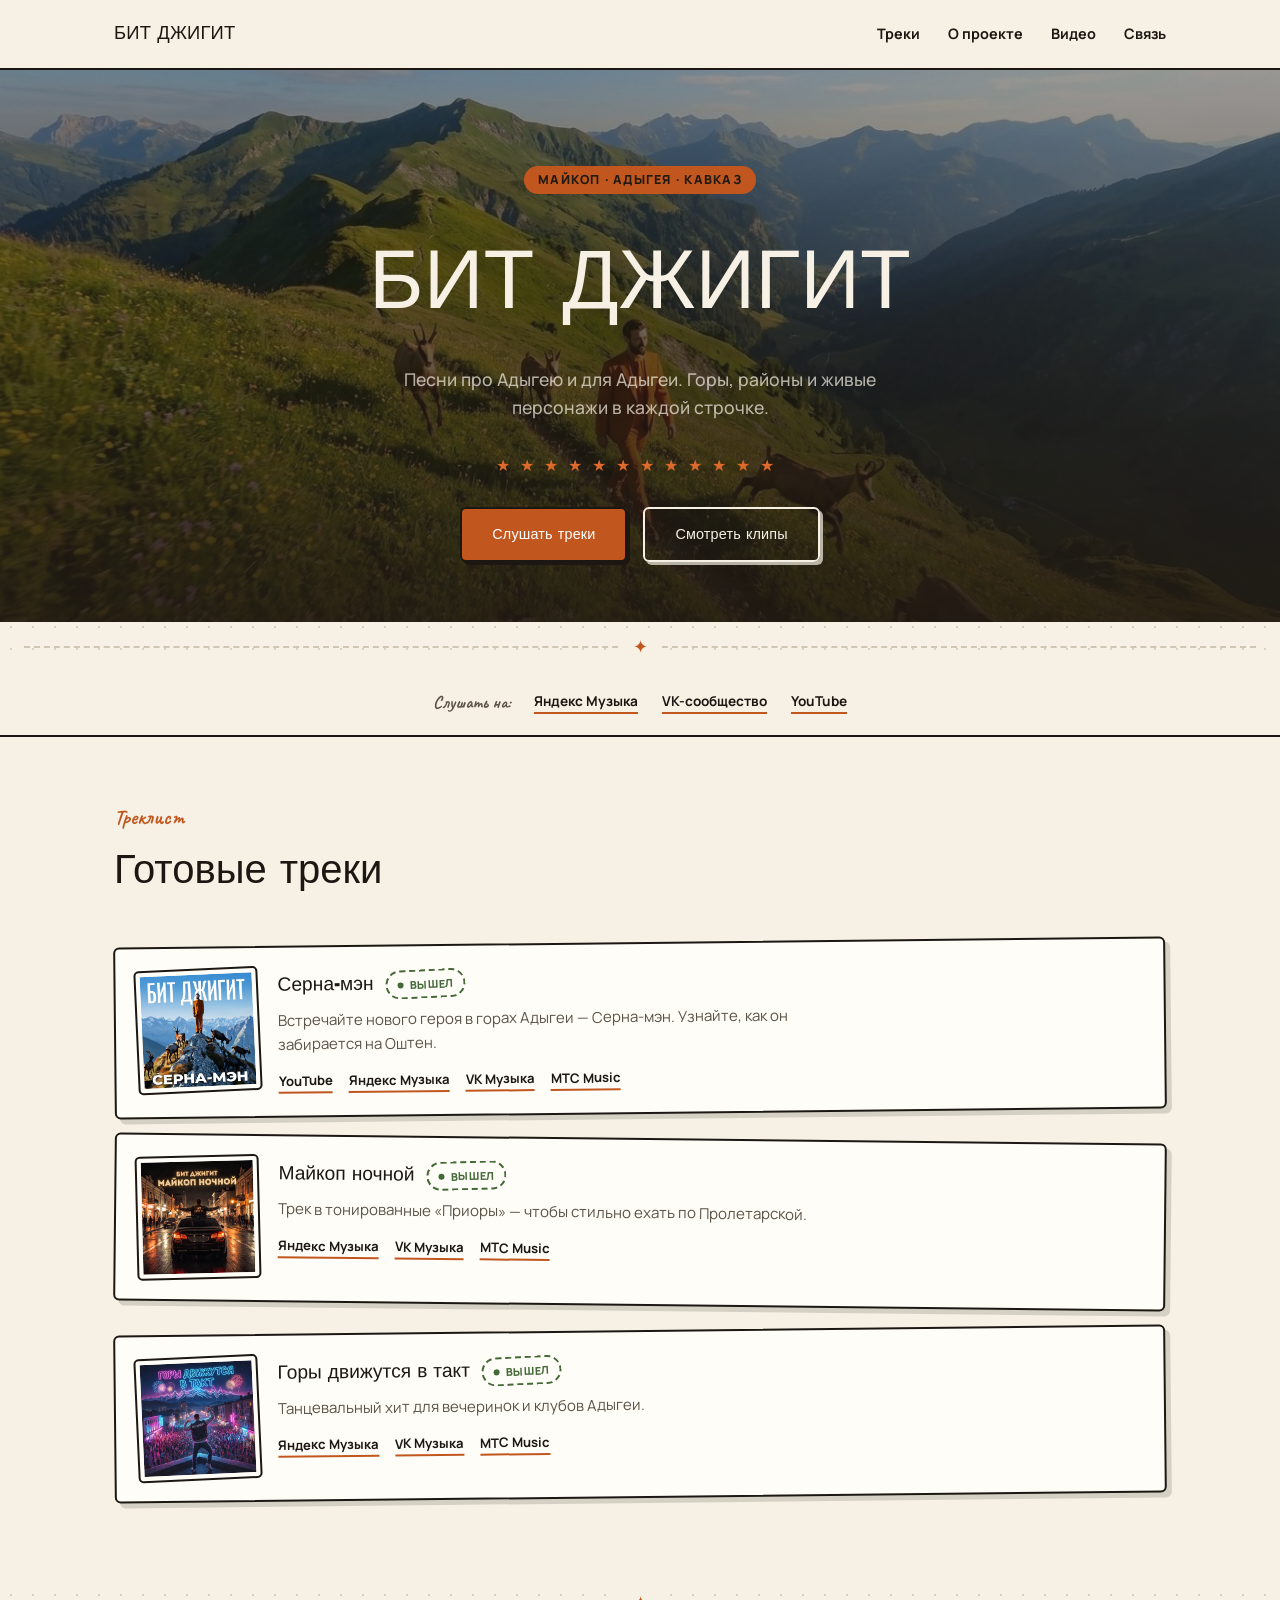
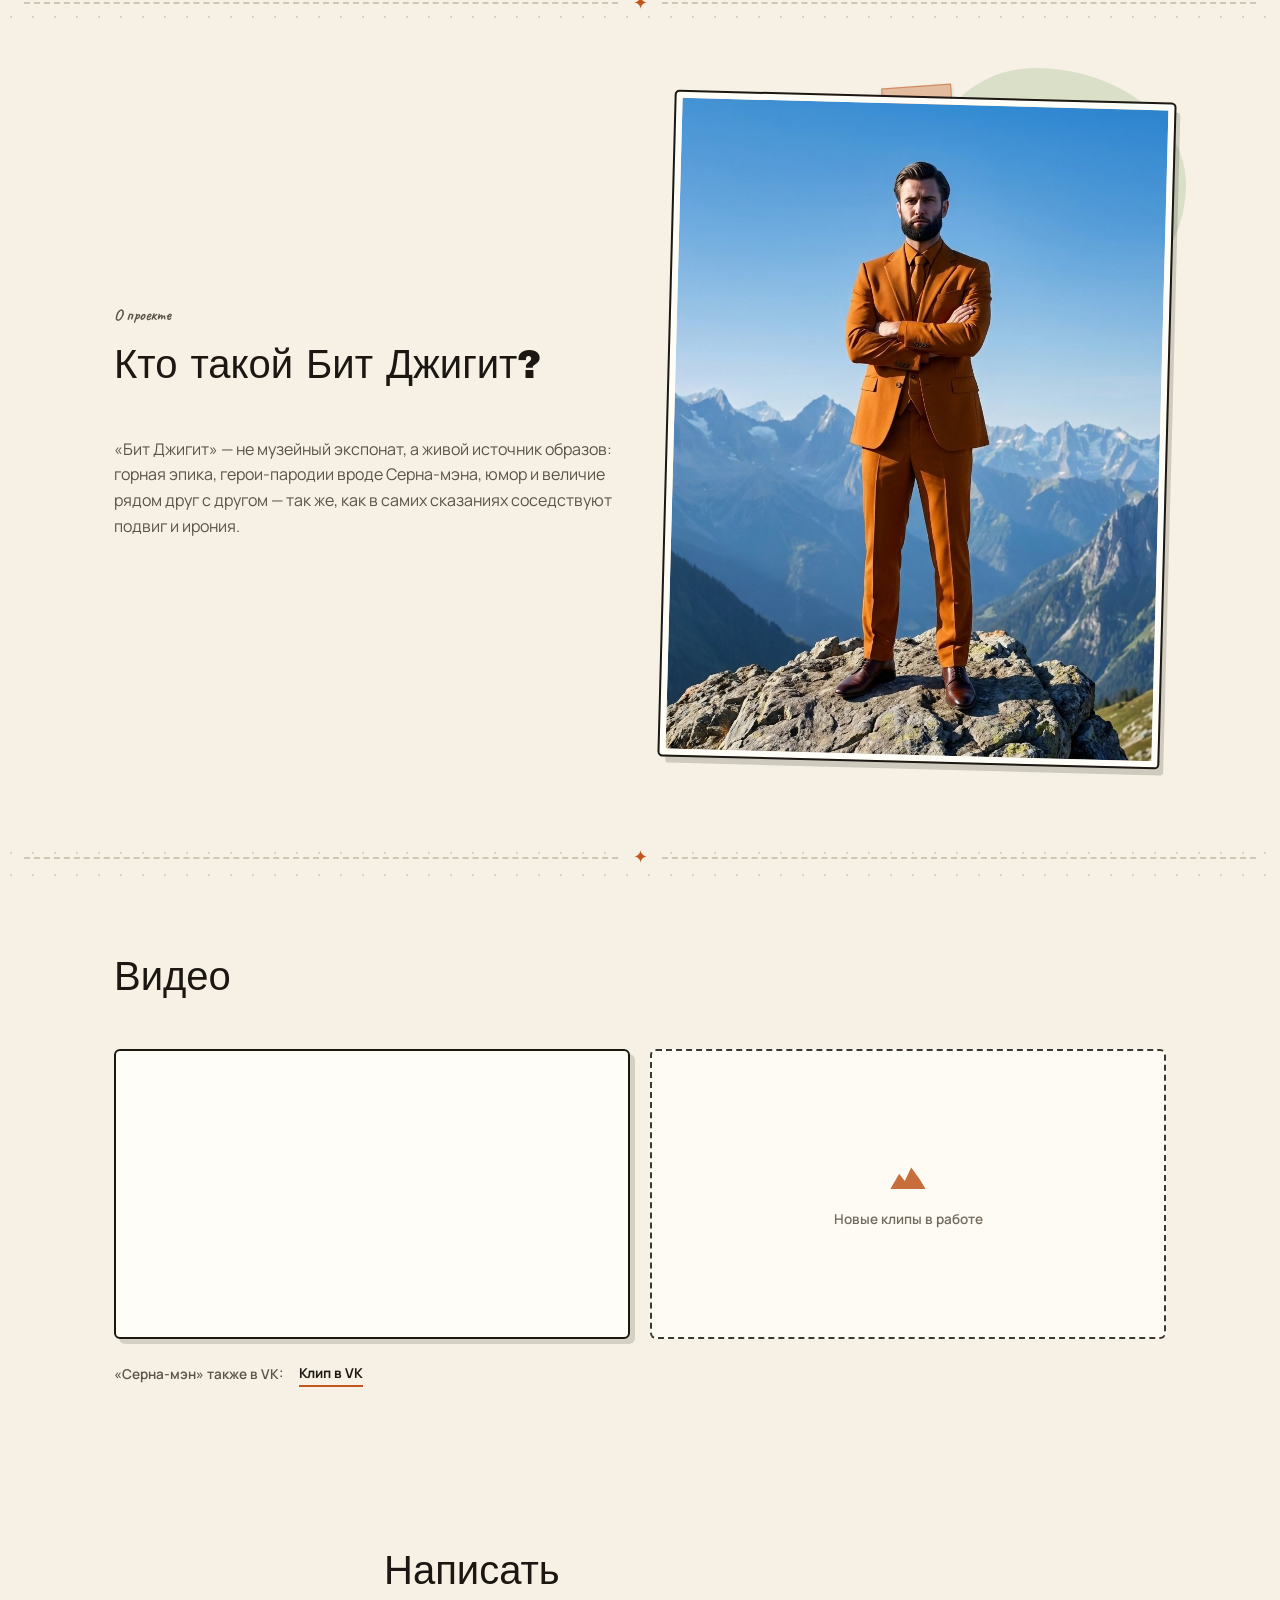
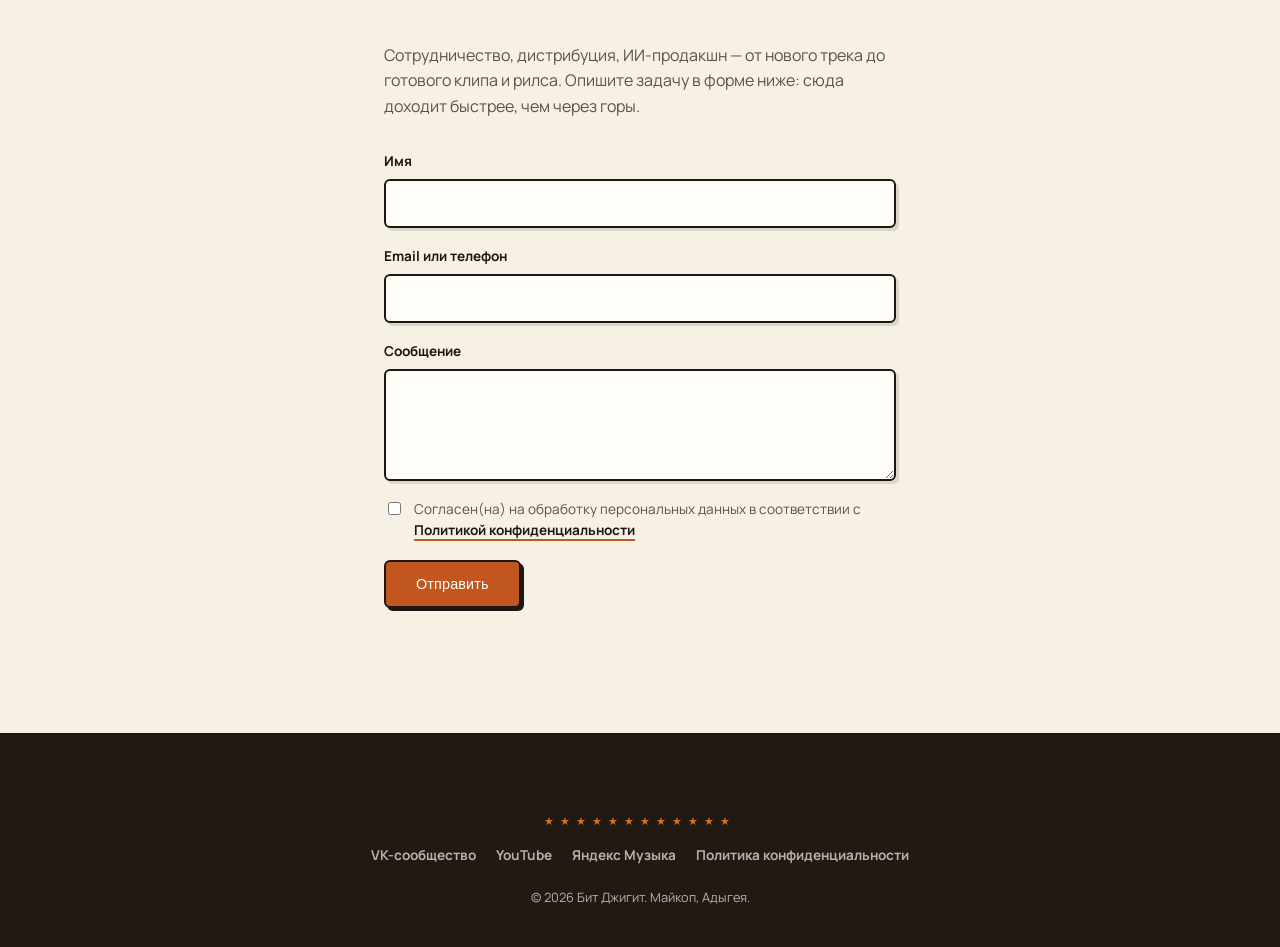
==== commit 9209e32f: "Редизайн: коллажная эстетика Mixed Media вместо жёсткого ч/б - Тёплый бумажный фон с точечной сеткой" ====
--- a/index.html
+++ b/index.html
@@ -18,7 +18,7 @@
 <link rel="icon" type="image/svg+xml" href="assets/favicon.svg">
 <link rel="preconnect" href="https://fonts.googleapis.com">
 <link rel="preconnect" href="https://fonts.gstatic.com" crossorigin>
-<link href="https://fonts.googleapis.com/css2?family=Anton&family=Manrope:wght@400;500;600;700;800&display=swap" rel="stylesheet">
+<link href="https://fonts.googleapis.com/css2?family=Archivo+Black&family=Caveat:wght@600;700&family=Manrope:wght@400;500;600;700;800&display=swap" rel="stylesheet">
 <link rel="stylesheet" href="css/styles.css">
 </head>
 <body>
@@ -59,11 +59,7 @@
     </div>
   </section>
 
-  <div class="divider divider-hero" aria-hidden="true">
-    <svg viewBox="0 0 1440 120" preserveAspectRatio="none" xmlns="http://www.w3.org/2000/svg">
-      <path d="M0,120 L0,70 L160,20 L300,60 L460,10 L620,55 L780,15 L940,58 L1100,22 L1260,60 L1440,25 L1440,120 Z"/>
-    </svg>
-  </div>
+  <div class="stitch-divider" aria-hidden="true"><span>&#10022;</span></div>
 
   <div class="trust-strip">
     <div class="wrap trust-strip-inner">
@@ -140,29 +136,24 @@
     </div>
   </section>
 
-  <div class="divider divider-into-narts" aria-hidden="true">
-    <svg viewBox="0 0 1440 120" preserveAspectRatio="none" xmlns="http://www.w3.org/2000/svg">
-      <path d="M0,120 L0,70 L160,20 L300,60 L460,10 L620,55 L780,15 L940,58 L1100,22 L1260,60 L1440,25 L1440,120 Z"/>
-    </svg>
-  </div>
-
-  <section class="narts section-dark" id="about">
+  <div class="stitch-divider" aria-hidden="true"><span>&#10022;</span></div>
+
+  <section class="narts" id="about">
     <div class="wrap narts-inner">
       <div class="narts-text">
+        <p class="section-kicker">О проекте</p>
         <h2 class="section-title">Кто такой Бит Джигит?</h2>
         <p>«Бит Джигит» — не музейный экспонат, а живой источник образов: горная эпика, герои-пародии вроде Серна-мэна, юмор и величие рядом друг с другом — так же, как в самих сказаниях соседствуют подвиг и ирония.</p>
       </div>
       <div class="narts-visual">
+        <div class="blob" aria-hidden="true"></div>
         <img src="assets/photos/serna-man-about.jpg" alt="Бит Джигит в горах Адыгеи">
-      </div>
-    </div>
-  </section>
-
-  <div class="divider divider-out-narts" aria-hidden="true">
-    <svg viewBox="0 0 1440 120" preserveAspectRatio="none" xmlns="http://www.w3.org/2000/svg">
-      <path d="M0,120 L0,70 L160,20 L300,60 L460,10 L620,55 L780,15 L940,58 L1100,22 L1260,60 L1440,25 L1440,120 Z"/>
-    </svg>
-  </div>
+        <span class="tape tape-1" aria-hidden="true"></span>
+      </div>
+    </div>
+  </section>
+
+  <div class="stitch-divider" aria-hidden="true"><span>&#10022;</span></div>
 
   <section class="video" id="video">
     <div class="wrap">
@@ -220,12 +211,6 @@
 
 </main>
 
-<div class="divider divider-into-footer" aria-hidden="true">
-  <svg viewBox="0 0 1440 120" preserveAspectRatio="none" xmlns="http://www.w3.org/2000/svg">
-    <path d="M0,120 L0,70 L160,20 L300,60 L460,10 L620,55 L780,15 L940,58 L1100,22 L1260,60 L1440,25 L1440,120 Z"/>
-  </svg>
-</div>
-
 <footer class="site-footer">
   <div class="wrap footer-inner">
     <div class="stars-row stars-row-small" aria-hidden="true"></div>
--- a/css/styles.css
+++ b/css/styles.css
@@ -1,27 +1,29 @@
 :root {
-  --bg: #ffffff;
-  --bg-panel: #ffffff;
-  --ink: #0a0a0a;
-  --ink-dim: #4d4d4d;
-  --line: #0a0a0a;
-  --line-soft: #d9d9d9;
-
-  --black: #0a0a0a;
-  --on-black: #ffffff;
-  --on-black-dim: rgba(255, 255, 255, 0.68);
-  --line-on-black: rgba(255, 255, 255, 0.25);
-
-  --green: #2ee562;
-  --green-ink: #0c7a38;
-  --green-deep: #16a34a;
-
-  --error: #d13b2a;
-
-  --font-display: 'Anton', sans-serif;
+  --paper: #f6f1e4;
+  --paper-panel: #fffdf7;
+  --ink: #1c1712;
+  --ink-dim: #5c5347;
+  --line: #1c1712;
+  --line-soft: #cfc6b3;
+
+  --dark: #211a13;
+  --on-dark: #f6f1e4;
+  --on-dark-dim: rgba(246, 241, 228, 0.7);
+  --line-on-dark: rgba(246, 241, 228, 0.25);
+
+  --orange: #c1571f;
+  --orange-bright: #de6a2c;
+  --green: #5c8a4a;
+  --green-deep: #446838;
+  --purple: #7c5cbf;
+
+  --error: #b23a2e;
+
+  --font-display: 'Archivo Black', sans-serif;
+  --font-hand: 'Caveat', cursive;
   --font-body: 'Manrope', sans-serif;
 
-  /* Harsh minimalism: everything sharp, no exceptions */
-  --radius: 0;
+  --radius: 6px;
 }
 
 * { box-sizing: border-box; }
@@ -30,23 +32,15 @@
 
 body {
   margin: 0;
-  background: var(--bg);
+  background: var(--paper);
+  background-image:
+    radial-gradient(circle, rgba(28, 23, 18, 0.14) 1px, transparent 1px);
+  background-size: 22px 22px;
   color: var(--ink);
   font-family: var(--font-body);
   line-height: 1.6;
   -webkit-font-smoothing: antialiased;
   position: relative;
-}
-
-body::before {
-  content: '';
-  position: fixed;
-  inset: 0;
-  z-index: 2;
-  pointer-events: none;
-  opacity: 0.02;
-  mix-blend-mode: multiply;
-  background-image: url("data:image/svg+xml,%3Csvg xmlns='http://www.w3.org/2000/svg' width='120' height='120'%3E%3Cfilter id='n'%3E%3CfeTurbulence type='fractalNoise' baseFrequency='0.85' numOctaves='2' stitchTiles='stitch'/%3E%3C/filter%3E%3Crect width='100%25' height='100%25' filter='url(%23n)'/%3E%3C/svg%3E");
 }
 
 .skip-link {
@@ -54,8 +48,8 @@
   top: -48px;
   left: 12px;
   z-index: 100;
-  background: var(--green);
-  color: var(--ink);
+  background: var(--orange);
+  color: #fff;
   padding: 10px 18px;
   border-radius: var(--radius);
   font-weight: 700;
@@ -68,7 +62,7 @@
 button:focus-visible,
 input:focus-visible,
 textarea:focus-visible {
-  outline: 3px solid var(--green);
+  outline: 3px solid var(--orange);
   outline-offset: 2px;
 }
 
@@ -83,10 +77,63 @@
 h1, h2, h3 {
   font-family: var(--font-display);
   font-weight: 400;
-  letter-spacing: 0.01em;
-  text-transform: uppercase;
+  letter-spacing: 0;
   margin: 0;
   text-wrap: balance;
+}
+
+/* Decorative bits */
+
+.stitch-divider {
+  position: relative;
+  height: 48px;
+  display: flex;
+  align-items: center;
+  justify-content: center;
+}
+
+.stitch-divider::before {
+  content: '';
+  position: absolute;
+  left: 24px;
+  right: 24px;
+  top: 50%;
+  border-top: 2px dashed var(--line-soft);
+}
+
+.stitch-divider span {
+  position: relative;
+  z-index: 1;
+  background: var(--paper);
+  color: var(--orange);
+  padding: 0 14px;
+  font-size: 1.1rem;
+}
+
+.tape {
+  position: absolute;
+  width: 70px;
+  height: 26px;
+  background: rgba(193, 87, 31, 0.35);
+  border: 1px solid rgba(193, 87, 31, 0.5);
+  box-shadow: 0 2px 4px rgba(28, 23, 18, 0.15);
+}
+
+.tape-1 {
+  top: -12px;
+  left: 50%;
+  transform: translateX(-50%) rotate(-4deg);
+}
+
+.blob {
+  position: absolute;
+  inset: -30px -20px auto auto;
+  width: 260px;
+  height: 260px;
+  background: var(--green);
+  opacity: 0.18;
+  border-radius: 42% 58% 63% 37% / 41% 45% 55% 59%;
+  z-index: 0;
 }
 
 /* Header */
@@ -95,8 +142,8 @@
   position: sticky;
   top: 0;
   z-index: 50;
-  background: var(--bg);
-  border-bottom: 3px solid var(--ink);
+  background: var(--paper);
+  border-bottom: 2px solid var(--ink);
 }
 
 .header-inner {
@@ -108,10 +155,9 @@
 
 .logo {
   font-family: var(--font-display);
-  letter-spacing: 0.02em;
-  font-size: 1.3rem;
-  color: var(--ink);
-  text-transform: uppercase;
+  letter-spacing: 0.01em;
+  font-size: 1.15rem;
+  color: var(--ink);
 }
 
 .main-nav {
@@ -120,15 +166,13 @@
 }
 
 .main-nav a {
-  font-size: 0.85rem;
-  font-weight: 700;
-  text-transform: uppercase;
-  letter-spacing: 0.04em;
+  font-size: 0.9rem;
+  font-weight: 700;
   color: var(--ink);
   transition: color 0.15s;
 }
 
-.main-nav a:hover { color: var(--green-ink); }
+.main-nav a:hover { color: var(--orange); }
 
 .nav-toggle {
   display: none;
@@ -155,8 +199,8 @@
   position: relative;
   padding: 96px 0 60px;
   overflow: hidden;
-  background: var(--black);
-  color: var(--on-black);
+  background: var(--dark);
+  color: var(--on-dark);
 }
 
 .hero-bg {
@@ -171,12 +215,13 @@
   object-fit: cover;
   object-position: center 30%;
   display: block;
+  filter: saturate(1.05);
 }
 
 .hero-scrim {
   position: absolute;
   inset: 0;
-  background: linear-gradient(180deg, rgba(10, 10, 10, 0.5) 0%, rgba(10, 10, 10, 0.72) 55%, rgba(10, 10, 10, 0.92) 100%);
+  background: linear-gradient(180deg, rgba(33, 26, 19, 0.45) 0%, rgba(33, 26, 19, 0.7) 55%, rgba(33, 26, 19, 0.92) 100%);
 }
 
 .hero-content {
@@ -186,22 +231,25 @@
 }
 
 .hero-kicker {
-  color: var(--green);
+  display: inline-block;
+  color: var(--dark);
+  background: var(--orange);
   text-transform: uppercase;
-  letter-spacing: 0.2em;
-  font-size: 0.8rem;
+  letter-spacing: 0.1em;
+  font-size: 0.78rem;
   font-weight: 800;
-  margin: 0 0 18px;
+  padding: 4px 14px;
+  border-radius: 999px;
+  margin: 0 0 20px;
 }
 
 .hero-title {
-  font-size: clamp(3rem, 9vw, 5.6rem);
-  color: var(--on-black);
-  letter-spacing: 0.02em;
+  font-size: clamp(2.8rem, 8.5vw, 5.2rem);
+  color: var(--on-dark);
 }
 
 .hero-tagline {
-  color: var(--on-black-dim);
+  color: var(--on-dark-dim);
   font-size: 1.1rem;
   font-weight: 500;
   max-width: 480px;
@@ -217,7 +265,7 @@
 
 .stars-row::after {
   content: '\2605 \2605 \2605 \2605 \2605 \2605 \2605 \2605 \2605 \2605 \2605 \2605';
-  color: var(--green);
+  color: var(--orange-bright);
   font-size: 1rem;
   letter-spacing: 10px;
   word-spacing: 10px;
@@ -239,46 +287,45 @@
 
 .btn {
   display: inline-block;
-  padding: 15px 32px;
+  padding: 14px 30px;
   border-radius: var(--radius);
   font-family: var(--font-display);
-  text-transform: uppercase;
-  letter-spacing: 0.04em;
-  font-size: 0.95rem;
+  letter-spacing: 0.01em;
+  font-size: 0.9rem;
   font-weight: 400;
-  transition: transform 0.12s, background 0.15s, border-color 0.15s, color 0.15s;
-  border: 2px solid transparent;
+  transition: transform 0.15s, background 0.15s, box-shadow 0.15s;
+  border: 2px solid var(--ink);
+  box-shadow: 3px 3px 0 var(--ink);
 }
 
 .btn-primary {
-  background: var(--green);
-  color: var(--ink);
-  border-color: var(--green);
+  background: var(--orange);
+  color: #fff;
+  border-color: var(--ink);
 }
 
 .btn-primary:hover {
-  background: var(--ink);
-  color: var(--green);
-  border-color: var(--green);
-  transform: translateY(-2px);
-}
-
-.btn-primary:active { transform: translateY(0) scale(0.97); }
+  transform: translate(-2px, -2px);
+  box-shadow: 5px 5px 0 var(--ink);
+}
+
+.btn-primary:active { transform: translate(1px, 1px); box-shadow: 1px 1px 0 var(--ink); }
 
 .btn-ghost {
-  border-color: var(--on-black);
-  color: var(--on-black);
-}
-
-.btn-ghost:hover { background: var(--on-black); color: var(--ink); transform: translateY(-2px); }
-
-.btn-ghost:active { transform: translateY(0) scale(0.97); }
+  border-color: var(--on-dark);
+  color: var(--on-dark);
+  box-shadow: 3px 3px 0 var(--on-dark-dim);
+}
+
+.btn-ghost:hover { background: rgba(246, 241, 228, 0.1); transform: translate(-2px, -2px); box-shadow: 5px 5px 0 var(--on-dark-dim); }
+
+.btn-ghost:active { transform: translate(1px, 1px); box-shadow: 1px 1px 0 var(--on-dark-dim); }
 
 /* Trust strip */
 
 .trust-strip {
-  background: var(--bg);
-  border-bottom: 3px solid var(--ink);
+  background: var(--paper);
+  border-bottom: 2px solid var(--ink);
 }
 
 .trust-strip-inner {
@@ -291,107 +338,89 @@
 }
 
 .trust-strip-label {
-  font-size: 0.75rem;
-  text-transform: uppercase;
-  letter-spacing: 0.12em;
+  font-family: var(--font-hand);
+  font-size: 1.1rem;
   font-weight: 700;
   color: var(--ink-dim);
 }
 
 .trust-strip-inner a {
   font-size: 0.85rem;
-  font-weight: 800;
-  text-transform: uppercase;
-  letter-spacing: 0.02em;
-  color: var(--ink);
-  border-bottom: 2px solid transparent;
-  transition: color 0.15s, border-color 0.15s;
-}
-
-.trust-strip-inner a:hover { color: var(--green-ink); border-color: var(--green); }
-
-/* Divider */
-
-.divider { line-height: 0; }
-
-.divider-hero { background: var(--bg); }
-.divider-hero svg path { fill: var(--black); }
-
-.divider-into-narts { background: var(--black); }
-.divider-into-narts svg path { fill: var(--bg); }
-
-.divider-out-narts { background: var(--bg); }
-.divider-out-narts svg path { fill: var(--black); }
-.divider-out-narts { transform: scaleY(-1); }
-
-.divider-into-footer { background: var(--black); }
-.divider-into-footer svg path { fill: var(--bg); }
+  font-weight: 700;
+  color: var(--ink);
+  border-bottom: 2px solid var(--orange);
+  transition: color 0.15s;
+}
+
+.trust-strip-inner a:hover { color: var(--orange); }
 
 /* Section shared */
 
 .section-kicker {
-  color: var(--green-ink);
-  text-transform: uppercase;
-  letter-spacing: 0.15em;
-  font-size: 0.8rem;
-  font-weight: 800;
-  margin: 0 0 10px;
+  font-family: var(--font-hand);
+  color: var(--orange);
+  font-size: 1.3rem;
+  font-weight: 700;
+  margin: 0 0 4px;
 }
 
 .section-title {
-  font-size: clamp(2rem, 4.2vw, 2.8rem);
+  font-size: clamp(1.9rem, 4vw, 2.5rem);
   color: var(--ink);
   margin-bottom: 40px;
 }
 
-.section-dark .section-title { color: var(--on-black); }
-.section-dark .section-kicker { color: var(--green); }
-
 /* Tracks */
 
 .tracks {
-  background: var(--bg);
+  background: var(--paper);
   padding: 64px 0 80px;
 }
 
 .track-list {
   display: grid;
+  gap: 24px;
+}
+
+.track-card {
+  display: flex;
   gap: 20px;
-}
-
-.track-card {
-  display: flex;
-  gap: 20px;
-  background: var(--bg-panel);
-  border: 3px solid var(--ink);
+  background: var(--paper-panel);
+  border: 2px solid var(--ink);
   border-radius: var(--radius);
   padding: 22px;
   align-items: flex-start;
-  transition: box-shadow 0.15s, transform 0.15s;
-}
+  box-shadow: 5px 5px 0 rgba(28, 23, 18, 0.15);
+  transition: transform 0.15s, box-shadow 0.15s;
+}
+
+.track-list .track-card:nth-child(odd) { transform: rotate(-0.6deg); }
+.track-list .track-card:nth-child(even) { transform: rotate(0.6deg); }
 
 .track-card:hover {
-  box-shadow: 8px 8px 0 var(--green);
-  transform: translate(-4px, -4px);
+  transform: rotate(0deg) translateY(-3px);
+  box-shadow: 6px 8px 0 rgba(193, 87, 31, 0.35);
 }
 
 .track-cover {
-  flex: 0 0 128px;
-  width: 128px;
-  height: 128px;
-  border-radius: var(--radius);
+  flex: 0 0 120px;
+  width: 120px;
+  height: 120px;
+  border-radius: 3px;
   background: var(--ink);
-  border: 2px solid var(--ink);
+  border: 4px solid var(--paper-panel);
+  outline: 2px solid var(--ink);
   display: flex;
   align-items: center;
   justify-content: center;
   overflow: hidden;
+  transform: rotate(-2deg);
 }
 
 .track-cover svg {
   width: 60%;
   height: 60%;
-  fill: var(--green);
+  fill: var(--orange);
 }
 
 .track-cover img {
@@ -411,8 +440,9 @@
 }
 
 .track-heading h3 {
-  font-size: 1.3rem;
-  color: var(--ink);
+  font-size: 1.2rem;
+  color: var(--ink);
+  font-family: var(--font-display);
 }
 
 .status {
@@ -420,13 +450,15 @@
   align-items: center;
   gap: 6px;
   font-family: var(--font-body);
-  font-size: 0.7rem;
+  font-size: 0.68rem;
   font-weight: 800;
   text-transform: uppercase;
   letter-spacing: 0.06em;
   padding: 4px 10px;
-  border-radius: var(--radius);
+  border: 2px dashed currentColor;
+  border-radius: 999px;
   white-space: nowrap;
+  transform: rotate(-2deg);
 }
 
 .status-dot {
@@ -438,17 +470,14 @@
 }
 
 .status-released {
-  background: var(--green);
-  color: var(--ink);
+  color: var(--green-deep);
 }
 
 .status-preparing {
-  background: var(--ink);
-  color: var(--green);
+  color: var(--orange);
 }
 
 .status-development {
-  background: var(--line-soft);
   color: var(--ink-dim);
 }
 
@@ -466,50 +495,56 @@
 }
 
 .track-link {
-  font-size: 0.8rem;
-  font-weight: 800;
-  text-transform: uppercase;
-  letter-spacing: 0.02em;
-  color: var(--ink);
-  border-bottom: 2px solid var(--green);
-}
-
-.track-link:hover { color: var(--green-ink); }
-
-/* Narts / About (dark color-block section) */
-
-.section-dark {
-  background: var(--black);
-  color: var(--on-black-dim);
-  padding: 80px 0;
+  font-size: 0.82rem;
+  font-weight: 700;
+  color: var(--ink);
+  border-bottom: 2px solid var(--orange);
+}
+
+.track-link:hover { color: var(--orange); }
+
+/* About */
+
+.narts {
+  background: var(--paper);
+  padding: 72px 0;
 }
 
 .narts-inner {
   display: grid;
-  grid-template-columns: 1.3fr 1fr;
-  gap: 48px;
+  grid-template-columns: 1fr 1fr;
+  gap: 56px;
   align-items: center;
 }
 
 .narts-text p {
-  color: var(--on-black-dim);
+  color: var(--ink-dim);
   font-size: 1rem;
 }
 
 .narts-text p:first-of-type { margin-top: 0; }
 
+.narts-visual {
+  position: relative;
+}
+
 .narts-visual img {
+  position: relative;
+  z-index: 1;
   width: 100%;
   height: auto;
-  border-radius: var(--radius);
-  border: 3px solid var(--green);
+  border-radius: 3px;
+  border: 6px solid var(--paper-panel);
+  outline: 2px solid var(--ink);
+  box-shadow: 6px 8px 0 rgba(28, 23, 18, 0.18);
   display: block;
+  transform: rotate(1.5deg);
 }
 
 /* Video */
 
 .video {
-  background: var(--bg);
+  background: var(--paper);
   padding: 64px 0 80px;
 }
 
@@ -521,8 +556,8 @@
 
 .video-placeholder {
   aspect-ratio: 16 / 9;
-  background: var(--bg-panel);
-  border: 3px dashed var(--ink);
+  background: var(--paper-panel);
+  border: 2px dashed var(--ink);
   border-radius: var(--radius);
   display: flex;
   flex-direction: column;
@@ -545,7 +580,7 @@
 .video-placeholder-mark {
   width: 40px;
   height: 40px;
-  fill: var(--green-ink);
+  fill: var(--orange);
   margin-bottom: 4px;
 }
 
@@ -553,8 +588,9 @@
   aspect-ratio: 16 / 9;
   border-radius: var(--radius);
   overflow: hidden;
-  border: 3px solid var(--ink);
-  background: var(--bg-panel);
+  border: 2px solid var(--ink);
+  background: var(--paper-panel);
+  box-shadow: 5px 5px 0 rgba(28, 23, 18, 0.15);
 }
 
 .video-embed iframe {
@@ -577,18 +613,16 @@
 
 .reels-links a {
   color: var(--ink);
-  font-weight: 800;
-  text-transform: uppercase;
-  font-size: 0.8rem;
-  border-bottom: 2px solid var(--green);
-}
-
-.reels-links a:hover { color: var(--green-ink); }
+  font-weight: 700;
+  border-bottom: 2px solid var(--orange);
+}
+
+.reels-links a:hover { color: var(--orange); }
 
 /* Contact */
 
 .contact {
-  background: var(--bg);
+  background: var(--paper);
   padding: 72px 0 90px;
 }
 
@@ -620,16 +654,14 @@
 }
 
 .form-row label {
-  font-size: 0.8rem;
-  font-weight: 700;
-  text-transform: uppercase;
-  letter-spacing: 0.03em;
+  font-size: 0.85rem;
+  font-weight: 700;
   color: var(--ink);
 }
 
 .form-row input,
 .form-row textarea {
-  background: var(--bg-panel);
+  background: var(--paper-panel);
   border: 2px solid var(--ink);
   border-radius: var(--radius);
   padding: 12px 14px;
@@ -637,13 +669,14 @@
   font-family: var(--font-body);
   font-size: 0.95rem;
   resize: vertical;
+  box-shadow: 3px 3px 0 rgba(28, 23, 18, 0.12);
 }
 
 .form-row input:focus,
 .form-row textarea:focus {
   outline: none;
-  border-color: var(--green-ink);
-  box-shadow: 3px 3px 0 var(--green);
+  border-color: var(--orange);
+  box-shadow: 3px 3px 0 var(--orange);
 }
 
 .consent-row {
@@ -663,10 +696,10 @@
 .consent-row a {
   color: var(--ink);
   font-weight: 700;
-  border-bottom: 2px solid var(--green);
-}
-
-.consent-row a:hover { color: var(--green-ink); }
+  border-bottom: 2px solid var(--orange);
+}
+
+.consent-row a:hover { color: var(--orange); }
 
 .contact-form .btn { align-self: flex-start; }
 
@@ -678,13 +711,13 @@
   margin: 0;
 }
 
-.form-status.ok { color: var(--green-ink); }
+.form-status.ok { color: var(--green-deep); }
 .form-status.err { color: var(--error); }
 
 /* Legal page */
 
 .legal {
-  background: var(--bg);
+  background: var(--paper);
   padding: 56px 0 90px;
 }
 
@@ -698,10 +731,12 @@
 }
 
 .legal h2 {
-  font-size: 1.3rem;
+  font-size: 1.2rem;
   color: var(--ink);
   margin-top: 36px;
   margin-bottom: 10px;
+  font-family: var(--font-body);
+  font-weight: 800;
 }
 
 .legal p {
@@ -712,17 +747,18 @@
 .legal a {
   color: var(--ink);
   font-weight: 700;
-  border-bottom: 2px solid var(--green);
-}
-
-.legal a:hover { color: var(--green-ink); }
+  border-bottom: 2px solid var(--orange);
+}
+
+.legal a:hover { color: var(--orange); }
 
 /* Footer */
 
 .site-footer {
-  background: var(--black);
-  color: var(--on-black-dim);
+  background: var(--dark);
+  color: var(--on-dark-dim);
   padding: 40px 0;
+  border-top: 2px solid var(--ink);
 }
 
 .footer-inner {
@@ -741,23 +777,21 @@
 }
 
 .footer-links a {
-  font-size: 0.8rem;
-  font-weight: 800;
-  text-transform: uppercase;
-  letter-spacing: 0.02em;
-  color: var(--on-black-dim);
-}
-
-.footer-links a:hover { color: var(--green); }
+  font-size: 0.85rem;
+  font-weight: 700;
+  color: var(--on-dark-dim);
+}
+
+.footer-links a:hover { color: var(--orange-bright); }
 
 .footer-copy {
-  color: var(--on-black-dim);
+  color: var(--on-dark-dim);
   font-size: 0.8rem;
   margin: 0;
 }
 
-.footer-copy a { color: var(--on-black-dim); border-bottom: 1px solid var(--line-on-black); }
-.footer-copy a:hover { color: var(--green); }
+.footer-copy a { color: var(--on-dark-dim); border-bottom: 1px solid var(--line-on-dark); }
+.footer-copy a:hover { color: var(--orange-bright); }
 
 /* Not-found page */
 
@@ -766,8 +800,8 @@
   display: flex;
   align-items: center;
   justify-content: center;
-  background: var(--black);
-  color: var(--on-black);
+  background: var(--dark);
+  color: var(--on-dark);
   text-align: center;
   padding: 40px 24px;
 }
@@ -780,25 +814,26 @@
   margin: 0 auto 24px;
 }
 
-.not-found-peaks .peak-back { fill: rgba(255, 255, 255, 0.08); }
-.not-found-peaks .peak-front { fill: transparent; stroke: var(--green); stroke-width: 2; }
+.not-found-peaks .peak-back { fill: rgba(246, 241, 228, 0.08); }
+.not-found-peaks .peak-front { fill: transparent; stroke: var(--orange-bright); stroke-width: 2; }
 
 .not-found-code {
   font-family: var(--font-display);
   font-size: 4rem;
-  color: var(--green);
+  color: var(--orange-bright);
   margin: 0;
   line-height: 1;
 }
 
 .not-found-title {
   font-size: 1.8rem;
-  color: var(--on-black);
+  color: var(--on-dark);
   margin: 8px 0 16px;
+  font-family: var(--font-display);
 }
 
 .not-found-text {
-  color: var(--on-black-dim);
+  color: var(--on-dark-dim);
   margin-bottom: 28px;
 }
 
@@ -810,8 +845,8 @@
     top: 68px;
     left: 0;
     right: 0;
-    background: var(--bg);
-    border-bottom: 3px solid var(--ink);
+    background: var(--paper);
+    border-bottom: 2px solid var(--ink);
     flex-direction: column;
     padding: 16px 24px 24px;
     gap: 16px;
@@ -830,5 +865,8 @@
 
   .track-card { flex-direction: column; }
 
-  .track-cover { width: 96px; height: 96px; }
-}
+  .track-list .track-card:nth-child(odd),
+  .track-list .track-card:nth-child(even) { transform: none; }
+
+  .track-cover { width: 100px; height: 100px; transform: none; }
+}
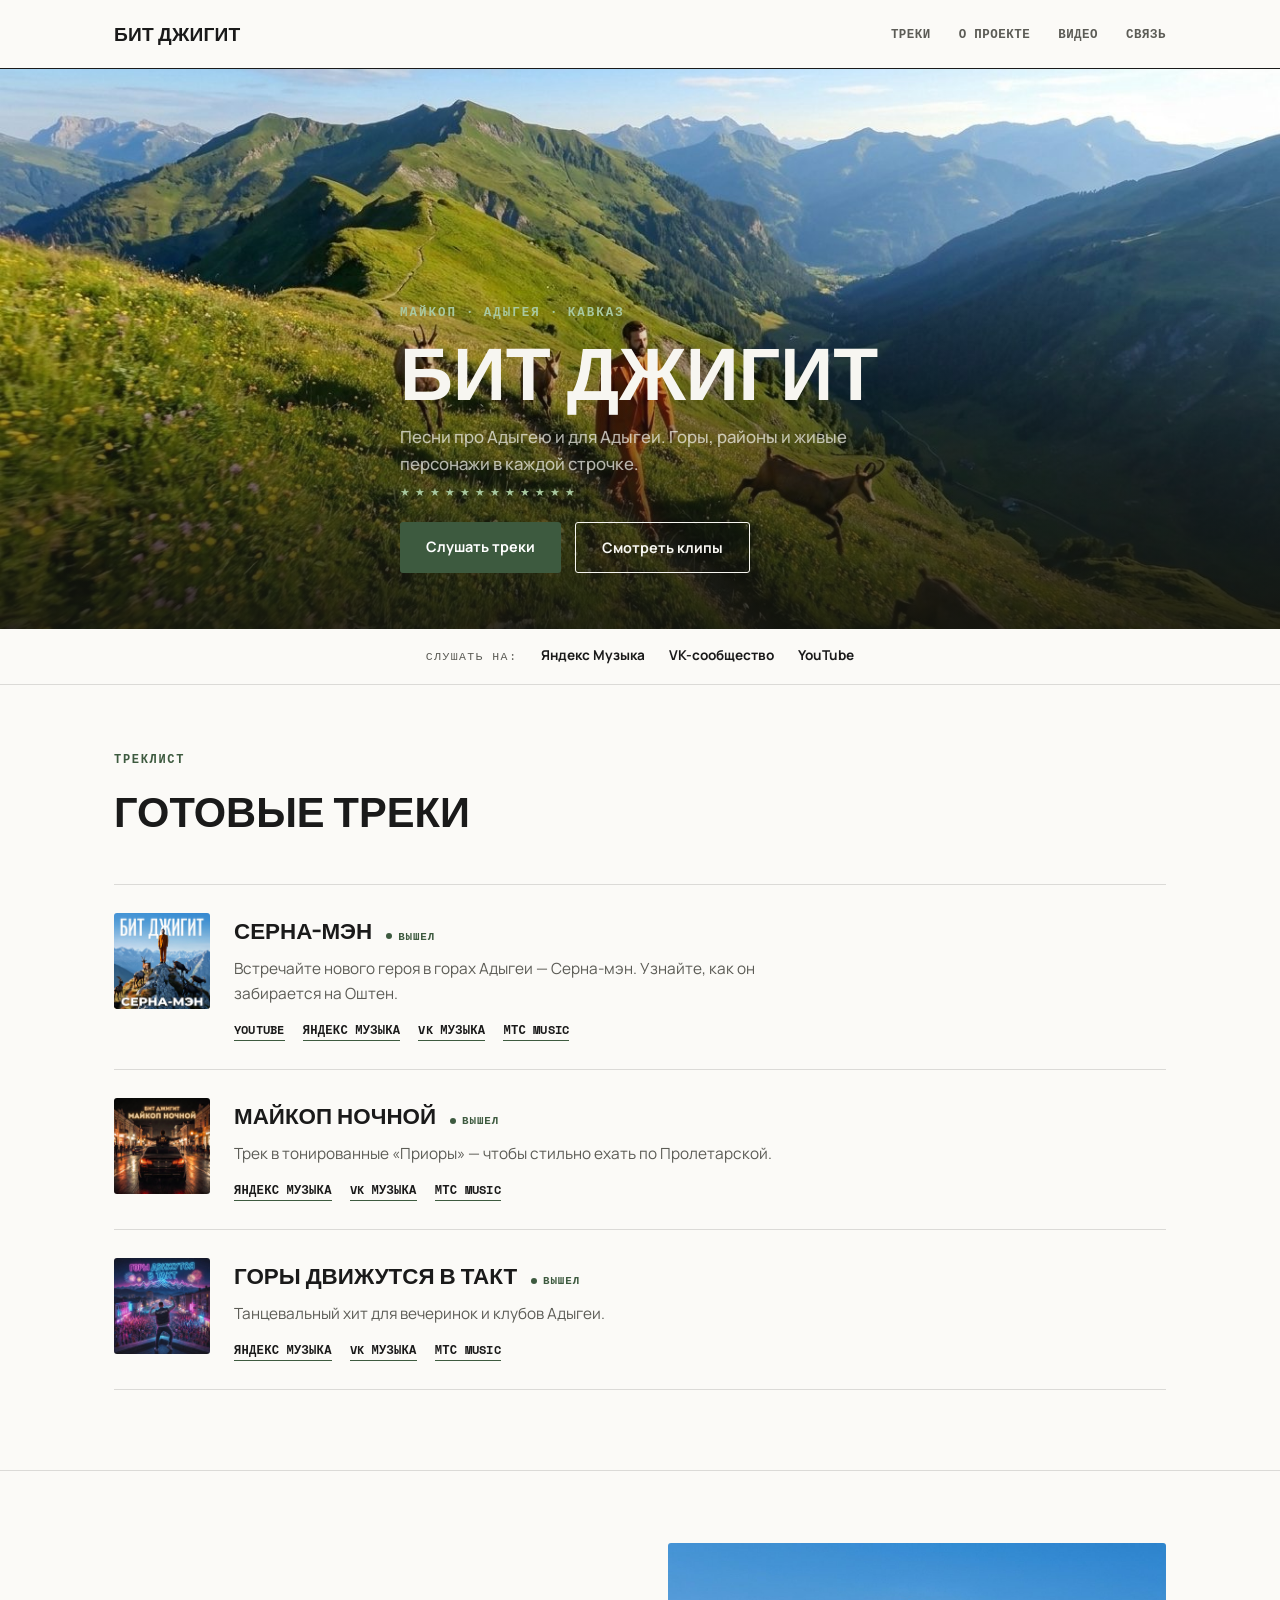
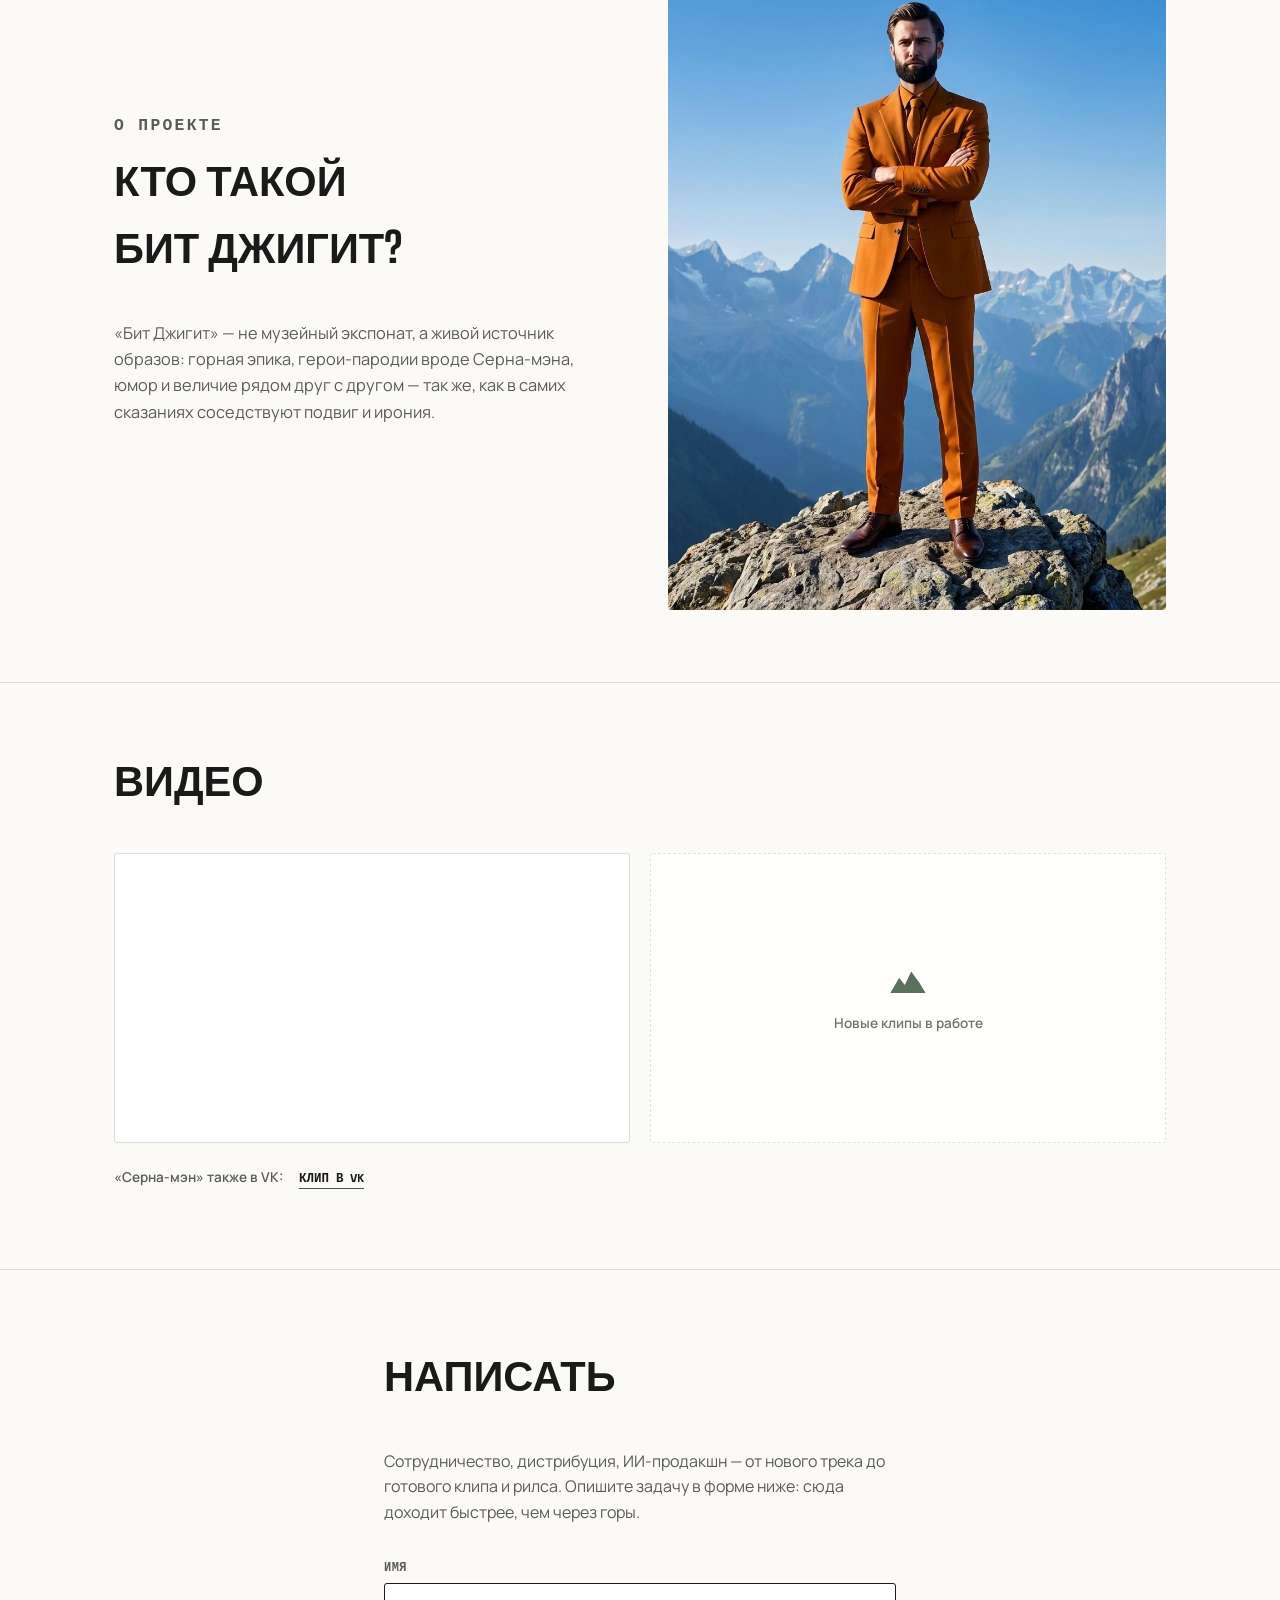
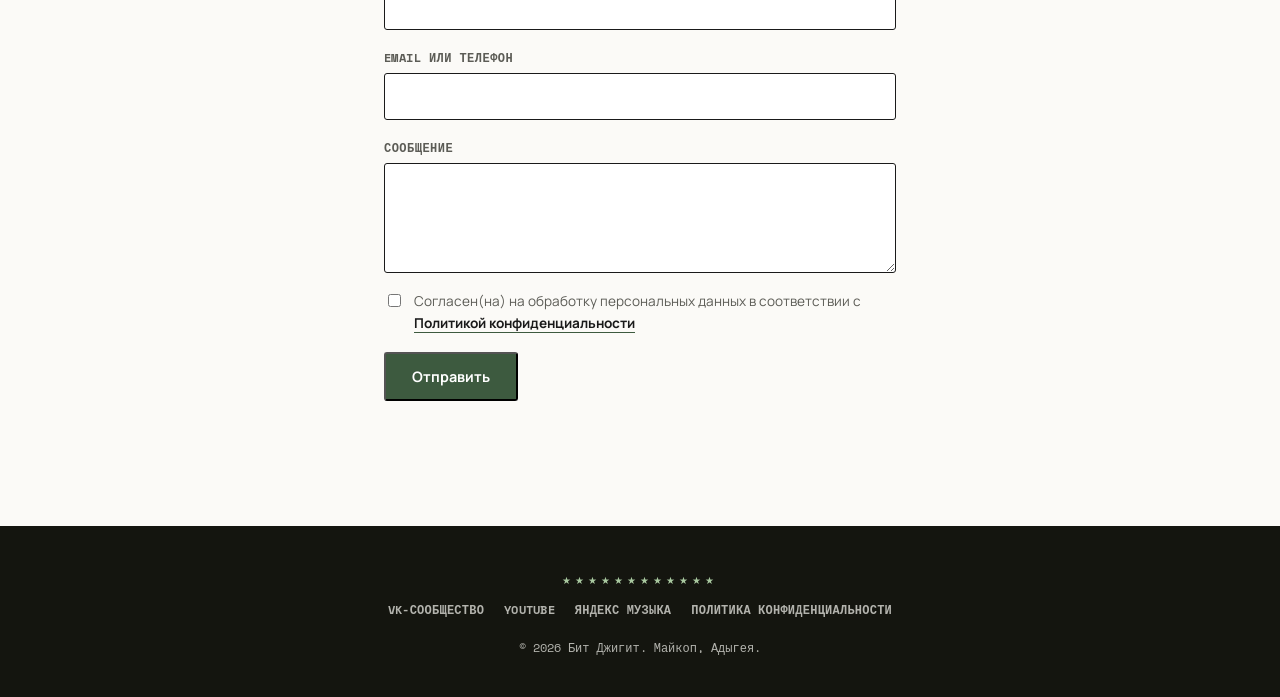
==== commit ffaa558e: "Редизайн: документальный журнал (по выбору из сравнения макетов) - Масштабное фото-хедер с подписью " ====
--- a/index.html
+++ b/index.html
@@ -18,7 +18,7 @@
 <link rel="icon" type="image/svg+xml" href="assets/favicon.svg">
 <link rel="preconnect" href="https://fonts.googleapis.com">
 <link rel="preconnect" href="https://fonts.gstatic.com" crossorigin>
-<link href="https://fonts.googleapis.com/css2?family=Archivo+Black&family=Caveat:wght@600;700&family=Manrope:wght@400;500;600;700;800&display=swap" rel="stylesheet">
+<link href="https://fonts.googleapis.com/css2?family=Big+Shoulders+Display:wght@600;700;800&family=Space+Mono:wght@400;700&family=Manrope:wght@400;500;600;700;800&display=swap" rel="stylesheet">
 <link rel="stylesheet" href="css/styles.css">
 </head>
 <body>
@@ -59,9 +59,7 @@
     </div>
   </section>
 
-  <div class="stitch-divider" aria-hidden="true"><span>&#10022;</span></div>
-
-  <div class="trust-strip">
+<div class="trust-strip">
     <div class="wrap trust-strip-inner">
       <span class="trust-strip-label">Слушать на:</span>
       <a href="https://music.yandex.ru/artist/26393732" data-platform="yandex" target="_blank" rel="noopener">Яндекс Музыка</a>
@@ -136,9 +134,7 @@
     </div>
   </section>
 
-  <div class="stitch-divider" aria-hidden="true"><span>&#10022;</span></div>
-
-  <section class="narts" id="about">
+<section class="narts" id="about">
     <div class="wrap narts-inner">
       <div class="narts-text">
         <p class="section-kicker">О проекте</p>
@@ -146,16 +142,12 @@
         <p>«Бит Джигит» — не музейный экспонат, а живой источник образов: горная эпика, герои-пародии вроде Серна-мэна, юмор и величие рядом друг с другом — так же, как в самих сказаниях соседствуют подвиг и ирония.</p>
       </div>
       <div class="narts-visual">
-        <div class="blob" aria-hidden="true"></div>
         <img src="assets/photos/serna-man-about.jpg" alt="Бит Джигит в горах Адыгеи">
-        <span class="tape tape-1" aria-hidden="true"></span>
-      </div>
-    </div>
-  </section>
-
-  <div class="stitch-divider" aria-hidden="true"><span>&#10022;</span></div>
-
-  <section class="video" id="video">
+      </div>
+    </div>
+  </section>
+
+<section class="video" id="video">
     <div class="wrap">
       <h2 class="section-title">Видео</h2>
       <div class="video-grid">
--- a/css/styles.css
+++ b/css/styles.css
@@ -1,29 +1,26 @@
 :root {
-  --paper: #f6f1e4;
-  --paper-panel: #fffdf7;
-  --ink: #1c1712;
-  --ink-dim: #5c5347;
-  --line: #1c1712;
-  --line-soft: #cfc6b3;
-
-  --dark: #211a13;
-  --on-dark: #f6f1e4;
-  --on-dark-dim: rgba(246, 241, 228, 0.7);
-  --line-on-dark: rgba(246, 241, 228, 0.25);
-
-  --orange: #c1571f;
-  --orange-bright: #de6a2c;
-  --green: #5c8a4a;
-  --green-deep: #446838;
-  --purple: #7c5cbf;
+  --bg: #fbfaf7;
+  --bg-panel: #ffffff;
+  --ink: #1a1a1a;
+  --ink-dim: #5c5c56;
+  --line: rgba(26, 26, 26, 0.14);
+
+  --dark: #14150f;
+  --on-dark: #f7f6f1;
+  --on-dark-dim: rgba(247, 246, 241, 0.7);
+  --line-on-dark: rgba(247, 246, 241, 0.2);
+
+  --green: #3d5a3f;
+  --green-bright: #55794f;
+  --sage: #a9c9a0;
 
   --error: #b23a2e;
 
-  --font-display: 'Archivo Black', sans-serif;
-  --font-hand: 'Caveat', cursive;
+  --font-display: 'Big Shoulders Display', sans-serif;
+  --font-mono: 'Space Mono', monospace;
   --font-body: 'Manrope', sans-serif;
 
-  --radius: 6px;
+  --radius: 3px;
 }
 
 * { box-sizing: border-box; }
@@ -32,15 +29,11 @@
 
 body {
   margin: 0;
-  background: var(--paper);
-  background-image:
-    radial-gradient(circle, rgba(28, 23, 18, 0.14) 1px, transparent 1px);
-  background-size: 22px 22px;
+  background: var(--bg);
   color: var(--ink);
   font-family: var(--font-body);
   line-height: 1.6;
   -webkit-font-smoothing: antialiased;
-  position: relative;
 }
 
 .skip-link {
@@ -48,7 +41,7 @@
   top: -48px;
   left: 12px;
   z-index: 100;
-  background: var(--orange);
+  background: var(--green);
   color: #fff;
   padding: 10px 18px;
   border-radius: var(--radius);
@@ -62,7 +55,7 @@
 button:focus-visible,
 input:focus-visible,
 textarea:focus-visible {
-  outline: 3px solid var(--orange);
+  outline: 2px solid var(--green);
   outline-offset: 2px;
 }
 
@@ -76,74 +69,22 @@
 
 h1, h2, h3 {
   font-family: var(--font-display);
-  font-weight: 400;
+  font-weight: 800;
   letter-spacing: 0;
+  text-transform: uppercase;
   margin: 0;
   text-wrap: balance;
 }
 
-/* Decorative bits */
-
-.stitch-divider {
-  position: relative;
-  height: 48px;
-  display: flex;
-  align-items: center;
-  justify-content: center;
-}
-
-.stitch-divider::before {
-  content: '';
-  position: absolute;
-  left: 24px;
-  right: 24px;
-  top: 50%;
-  border-top: 2px dashed var(--line-soft);
-}
-
-.stitch-divider span {
-  position: relative;
-  z-index: 1;
-  background: var(--paper);
-  color: var(--orange);
-  padding: 0 14px;
-  font-size: 1.1rem;
-}
-
-.tape {
-  position: absolute;
-  width: 70px;
-  height: 26px;
-  background: rgba(193, 87, 31, 0.35);
-  border: 1px solid rgba(193, 87, 31, 0.5);
-  box-shadow: 0 2px 4px rgba(28, 23, 18, 0.15);
-}
-
-.tape-1 {
-  top: -12px;
-  left: 50%;
-  transform: translateX(-50%) rotate(-4deg);
-}
-
-.blob {
-  position: absolute;
-  inset: -30px -20px auto auto;
-  width: 260px;
-  height: 260px;
-  background: var(--green);
-  opacity: 0.18;
-  border-radius: 42% 58% 63% 37% / 41% 45% 55% 59%;
-  z-index: 0;
-}
-
-/* Header */
+/* Header (masthead) */
 
 .site-header {
   position: sticky;
   top: 0;
   z-index: 50;
-  background: var(--paper);
-  border-bottom: 2px solid var(--ink);
+  background: rgba(251, 250, 247, 0.92);
+  backdrop-filter: blur(6px);
+  border-bottom: 1px solid var(--ink);
 }
 
 .header-inner {
@@ -155,8 +96,9 @@
 
 .logo {
   font-family: var(--font-display);
+  font-weight: 800;
   letter-spacing: 0.01em;
-  font-size: 1.15rem;
+  font-size: 1.2rem;
   color: var(--ink);
 }
 
@@ -166,13 +108,16 @@
 }
 
 .main-nav a {
-  font-size: 0.9rem;
-  font-weight: 700;
-  color: var(--ink);
+  font-family: var(--font-mono);
+  font-size: 0.78rem;
+  font-weight: 700;
+  text-transform: uppercase;
+  letter-spacing: 0.04em;
+  color: var(--ink-dim);
   transition: color 0.15s;
 }
 
-.main-nav a:hover { color: var(--orange); }
+.main-nav a:hover { color: var(--green); }
 
 .nav-toggle {
   display: none;
@@ -189,7 +134,7 @@
 
 .nav-toggle span {
   display: block;
-  height: 3px;
+  height: 2px;
   background: var(--ink);
 }
 
@@ -197,10 +142,13 @@
 
 .hero {
   position: relative;
-  padding: 96px 0 60px;
+  min-height: 560px;
+  display: flex;
+  align-items: flex-end;
   overflow: hidden;
   background: var(--dark);
   color: var(--on-dark);
+  padding-top: 120px;
 }
 
 .hero-bg {
@@ -215,117 +163,104 @@
   object-fit: cover;
   object-position: center 30%;
   display: block;
-  filter: saturate(1.05);
 }
 
 .hero-scrim {
   position: absolute;
   inset: 0;
-  background: linear-gradient(180deg, rgba(33, 26, 19, 0.45) 0%, rgba(33, 26, 19, 0.7) 55%, rgba(33, 26, 19, 0.92) 100%);
+  background: linear-gradient(180deg, rgba(20, 21, 15, 0) 40%, rgba(20, 21, 15, 0.55) 72%, rgba(20, 21, 15, 0.88) 100%);
 }
 
 .hero-content {
   position: relative;
   z-index: 1;
-  text-align: center;
+  padding-bottom: 56px;
+  text-align: left;
 }
 
 .hero-kicker {
-  display: inline-block;
-  color: var(--dark);
-  background: var(--orange);
-  text-transform: uppercase;
-  letter-spacing: 0.1em;
+  font-family: var(--font-mono);
+  color: var(--sage);
+  text-transform: uppercase;
+  letter-spacing: 0.16em;
   font-size: 0.78rem;
-  font-weight: 800;
-  padding: 4px 14px;
-  border-radius: 999px;
-  margin: 0 0 20px;
+  font-weight: 700;
+  margin: 0 0 16px;
 }
 
 .hero-title {
-  font-size: clamp(2.8rem, 8.5vw, 5.2rem);
+  font-size: clamp(2.6rem, 8vw, 4.6rem);
   color: var(--on-dark);
+  line-height: 0.95;
 }
 
 .hero-tagline {
   color: var(--on-dark-dim);
-  font-size: 1.1rem;
+  font-size: 1.05rem;
   font-weight: 500;
   max-width: 480px;
-  margin: 18px auto 0;
+  margin: 16px 0 0;
   font-family: var(--font-body);
 }
 
 .stars-row {
-  margin: 32px auto 0;
-  height: 18px;
-  text-align: center;
+  margin: 0;
+  height: 16px;
+  text-align: left;
 }
 
 .stars-row::after {
   content: '\2605 \2605 \2605 \2605 \2605 \2605 \2605 \2605 \2605 \2605 \2605 \2605';
-  color: var(--orange-bright);
-  font-size: 1rem;
-  letter-spacing: 10px;
-  word-spacing: 10px;
+  color: var(--sage);
+  font-size: 0.7rem;
+  letter-spacing: 5px;
 }
 
 .stars-row-small::after {
-  font-size: 0.7rem;
-  letter-spacing: 6px;
-  word-spacing: 6px;
+  font-size: 0.6rem;
+  letter-spacing: 4px;
 }
 
 .hero-actions {
   display: flex;
-  justify-content: center;
-  gap: 16px;
+  gap: 14px;
   flex-wrap: wrap;
-  margin-top: 36px;
+  margin-top: 28px;
 }
 
 .btn {
   display: inline-block;
-  padding: 14px 30px;
+  padding: 13px 26px;
   border-radius: var(--radius);
-  font-family: var(--font-display);
-  letter-spacing: 0.01em;
+  font-family: var(--font-body);
+  font-weight: 700;
   font-size: 0.9rem;
-  font-weight: 400;
-  transition: transform 0.15s, background 0.15s, box-shadow 0.15s;
-  border: 2px solid var(--ink);
-  box-shadow: 3px 3px 0 var(--ink);
+  transition: transform 0.15s, background 0.15s, border-color 0.15s, color 0.15s;
 }
 
 .btn-primary {
-  background: var(--orange);
+  background: var(--green);
   color: #fff;
-  border-color: var(--ink);
-}
-
-.btn-primary:hover {
-  transform: translate(-2px, -2px);
-  box-shadow: 5px 5px 0 var(--ink);
-}
-
-.btn-primary:active { transform: translate(1px, 1px); box-shadow: 1px 1px 0 var(--ink); }
+}
+
+.btn-primary:hover { background: var(--green-bright); transform: translateY(-1px); }
+
+.btn-primary:active { transform: translateY(0); }
 
 .btn-ghost {
-  border-color: var(--on-dark);
+  border: 1.5px solid var(--on-dark);
   color: var(--on-dark);
-  box-shadow: 3px 3px 0 var(--on-dark-dim);
-}
-
-.btn-ghost:hover { background: rgba(246, 241, 228, 0.1); transform: translate(-2px, -2px); box-shadow: 5px 5px 0 var(--on-dark-dim); }
-
-.btn-ghost:active { transform: translate(1px, 1px); box-shadow: 1px 1px 0 var(--on-dark-dim); }
+}
+
+.btn-ghost:hover { background: rgba(247, 246, 241, 0.1); transform: translateY(-1px); }
+
+.btn-ghost:active { transform: translateY(0); }
 
 /* Trust strip */
 
 .trust-strip {
-  background: var(--paper);
-  border-bottom: 2px solid var(--ink);
+  background: var(--bg);
+  border-bottom: 1px solid var(--line);
 }
 
 .trust-strip-inner {
@@ -334,13 +269,14 @@
   justify-content: center;
   gap: 24px;
   flex-wrap: wrap;
-  padding: 18px 24px;
+  padding: 16px 24px;
 }
 
 .trust-strip-label {
-  font-family: var(--font-hand);
-  font-size: 1.1rem;
-  font-weight: 700;
+  font-family: var(--font-mono);
+  font-size: 0.72rem;
+  text-transform: uppercase;
+  letter-spacing: 0.12em;
   color: var(--ink-dim);
 }
 
@@ -348,79 +284,65 @@
   font-size: 0.85rem;
   font-weight: 700;
   color: var(--ink);
-  border-bottom: 2px solid var(--orange);
-  transition: color 0.15s;
-}
-
-.trust-strip-inner a:hover { color: var(--orange); }
+  border-bottom: 1px solid transparent;
+  transition: color 0.15s, border-color 0.15s;
+}
+
+.trust-strip-inner a:hover { color: var(--green); border-color: var(--green); }
 
 /* Section shared */
 
 .section-kicker {
-  font-family: var(--font-hand);
-  color: var(--orange);
-  font-size: 1.3rem;
-  font-weight: 700;
-  margin: 0 0 4px;
+  font-family: var(--font-mono);
+  color: var(--green);
+  text-transform: uppercase;
+  letter-spacing: 0.14em;
+  font-size: 0.75rem;
+  font-weight: 700;
+  margin: 0 0 10px;
 }
 
 .section-title {
-  font-size: clamp(1.9rem, 4vw, 2.5rem);
+  font-size: clamp(1.9rem, 4vw, 2.6rem);
   color: var(--ink);
   margin-bottom: 40px;
 }
 
-/* Tracks */
+/* Tracks — editorial listing */
 
 .tracks {
-  background: var(--paper);
+  background: var(--bg);
   padding: 64px 0 80px;
 }
 
 .track-list {
-  display: grid;
+  display: flex;
+  flex-direction: column;
+}
+
+.track-card {
+  display: flex;
   gap: 24px;
-}
-
-.track-card {
-  display: flex;
-  gap: 20px;
-  background: var(--paper-panel);
-  border: 2px solid var(--ink);
+  align-items: flex-start;
+  padding: 28px 0;
+  border-top: 1px solid var(--line);
+}
+
+.track-list .track-card:last-child { border-bottom: 1px solid var(--line); }
+
+.track-cover {
+  flex: 0 0 96px;
+  width: 96px;
+  height: 96px;
   border-radius: var(--radius);
-  padding: 22px;
-  align-items: flex-start;
-  box-shadow: 5px 5px 0 rgba(28, 23, 18, 0.15);
-  transition: transform 0.15s, box-shadow 0.15s;
-}
-
-.track-list .track-card:nth-child(odd) { transform: rotate(-0.6deg); }
-.track-list .track-card:nth-child(even) { transform: rotate(0.6deg); }
-
-.track-card:hover {
-  transform: rotate(0deg) translateY(-3px);
-  box-shadow: 6px 8px 0 rgba(193, 87, 31, 0.35);
-}
-
-.track-cover {
-  flex: 0 0 120px;
-  width: 120px;
-  height: 120px;
-  border-radius: 3px;
   background: var(--ink);
-  border: 4px solid var(--paper-panel);
-  outline: 2px solid var(--ink);
-  display: flex;
-  align-items: center;
-  justify-content: center;
   overflow: hidden;
-  transform: rotate(-2deg);
 }
 
 .track-cover svg {
   width: 60%;
   height: 60%;
-  fill: var(--orange);
+  fill: var(--green);
 }
 
 .track-cover img {
@@ -433,32 +355,27 @@
 
 .track-heading {
   display: flex;
-  align-items: center;
-  gap: 12px;
+  align-items: baseline;
+  gap: 14px;
   flex-wrap: wrap;
   margin-bottom: 8px;
 }
 
 .track-heading h3 {
-  font-size: 1.2rem;
-  color: var(--ink);
-  font-family: var(--font-display);
+  font-size: 1.4rem;
+  color: var(--ink);
 }
 
 .status {
   display: inline-flex;
   align-items: center;
   gap: 6px;
-  font-family: var(--font-body);
+  font-family: var(--font-mono);
   font-size: 0.68rem;
-  font-weight: 800;
-  text-transform: uppercase;
-  letter-spacing: 0.06em;
-  padding: 4px 10px;
-  border: 2px dashed currentColor;
-  border-radius: 999px;
-  white-space: nowrap;
-  transform: rotate(-2deg);
+  font-weight: 700;
+  text-transform: uppercase;
+  letter-spacing: 0.08em;
+  color: var(--green);
 }
 
 .status-dot {
@@ -469,45 +386,40 @@
   flex-shrink: 0;
 }
 
-.status-released {
-  color: var(--green-deep);
-}
-
-.status-preparing {
-  color: var(--orange);
-}
-
-.status-development {
-  color: var(--ink-dim);
-}
+.status-preparing { color: var(--ink-dim); }
+.status-development { color: var(--ink-dim); }
 
 .track-desc {
   color: var(--ink-dim);
-  font-size: 0.94rem;
+  font-size: 0.96rem;
   margin: 0 0 14px;
   max-width: 60ch;
 }
 
 .track-links {
   display: flex;
-  gap: 16px;
+  gap: 18px;
   flex-wrap: wrap;
 }
 
 .track-link {
-  font-size: 0.82rem;
-  font-weight: 700;
-  color: var(--ink);
-  border-bottom: 2px solid var(--orange);
-}
-
-.track-link:hover { color: var(--orange); }
-
-/* About */
+  font-family: var(--font-mono);
+  font-size: 0.76rem;
+  font-weight: 700;
+  text-transform: uppercase;
+  letter-spacing: 0.02em;
+  color: var(--ink);
+  border-bottom: 1px solid var(--green);
+}
+
+.track-link:hover { color: var(--green); }
+
+/* About — profile spread */
 
 .narts {
-  background: var(--paper);
+  background: var(--bg);
   padding: 72px 0;
+  border-top: 1px solid var(--line);
 }
 
 .narts-inner {
@@ -519,33 +431,24 @@
 
 .narts-text p {
   color: var(--ink-dim);
-  font-size: 1rem;
+  font-size: 1.02rem;
 }
 
 .narts-text p:first-of-type { margin-top: 0; }
 
-.narts-visual {
-  position: relative;
-}
-
 .narts-visual img {
-  position: relative;
-  z-index: 1;
   width: 100%;
   height: auto;
-  border-radius: 3px;
-  border: 6px solid var(--paper-panel);
-  outline: 2px solid var(--ink);
-  box-shadow: 6px 8px 0 rgba(28, 23, 18, 0.18);
+  border-radius: var(--radius);
   display: block;
-  transform: rotate(1.5deg);
 }
 
 /* Video */
 
 .video {
-  background: var(--paper);
+  background: var(--bg);
   padding: 64px 0 80px;
+  border-top: 1px solid var(--line);
 }
 
 .video-grid {
@@ -556,8 +459,8 @@
 
 .video-placeholder {
   aspect-ratio: 16 / 9;
-  background: var(--paper-panel);
-  border: 2px dashed var(--ink);
+  background: var(--bg-panel);
+  border: 1px dashed var(--line);
   border-radius: var(--radius);
   display: flex;
   flex-direction: column;
@@ -580,7 +483,7 @@
 .video-placeholder-mark {
   width: 40px;
   height: 40px;
-  fill: var(--orange);
+  fill: var(--green);
   margin-bottom: 4px;
 }
 
@@ -588,9 +491,8 @@
   aspect-ratio: 16 / 9;
   border-radius: var(--radius);
   overflow: hidden;
-  border: 2px solid var(--ink);
-  background: var(--paper-panel);
-  box-shadow: 5px 5px 0 rgba(28, 23, 18, 0.15);
+  border: 1px solid var(--line);
+  background: var(--bg-panel);
 }
 
 .video-embed iframe {
@@ -612,18 +514,22 @@
 .reels-label { color: var(--ink-dim); font-weight: 600; }
 
 .reels-links a {
-  color: var(--ink);
-  font-weight: 700;
-  border-bottom: 2px solid var(--orange);
-}
-
-.reels-links a:hover { color: var(--orange); }
+  font-family: var(--font-mono);
+  color: var(--ink);
+  font-weight: 700;
+  font-size: 0.78rem;
+  text-transform: uppercase;
+  border-bottom: 1px solid var(--green);
+}
+
+.reels-links a:hover { color: var(--green); }
 
 /* Contact */
 
 .contact {
-  background: var(--paper);
+  background: var(--bg);
   padding: 72px 0 90px;
+  border-top: 1px solid var(--line);
 }
 
 .contact-inner { max-width: 560px; }
@@ -654,29 +560,31 @@
 }
 
 .form-row label {
-  font-size: 0.85rem;
-  font-weight: 700;
-  color: var(--ink);
+  font-family: var(--font-mono);
+  font-size: 0.75rem;
+  font-weight: 700;
+  text-transform: uppercase;
+  letter-spacing: 0.04em;
+  color: var(--ink-dim);
 }
 
 .form-row input,
 .form-row textarea {
-  background: var(--paper-panel);
-  border: 2px solid var(--ink);
+  background: var(--bg-panel);
+  border: 1.5px solid var(--ink);
   border-radius: var(--radius);
   padding: 12px 14px;
   color: var(--ink);
   font-family: var(--font-body);
   font-size: 0.95rem;
   resize: vertical;
-  box-shadow: 3px 3px 0 rgba(28, 23, 18, 0.12);
 }
 
 .form-row input:focus,
 .form-row textarea:focus {
   outline: none;
-  border-color: var(--orange);
-  box-shadow: 3px 3px 0 var(--orange);
+  border-color: var(--green);
+  box-shadow: 0 0 0 3px rgba(61, 90, 63, 0.15);
 }
 
 .consent-row {
@@ -696,10 +604,10 @@
 .consent-row a {
   color: var(--ink);
   font-weight: 700;
-  border-bottom: 2px solid var(--orange);
-}
-
-.consent-row a:hover { color: var(--orange); }
+  border-bottom: 1px solid var(--green);
+}
+
+.consent-row a:hover { color: var(--green); }
 
 .contact-form .btn { align-self: flex-start; }
 
@@ -711,21 +619,22 @@
   margin: 0;
 }
 
-.form-status.ok { color: var(--green-deep); }
+.form-status.ok { color: var(--green); }
 .form-status.err { color: var(--error); }
 
 /* Legal page */
 
 .legal {
-  background: var(--paper);
+  background: var(--bg);
   padding: 56px 0 90px;
 }
 
 .legal-inner { max-width: 680px; }
 
 .legal-updated {
-  color: var(--ink-dim);
-  font-size: 0.85rem;
+  font-family: var(--font-mono);
+  color: var(--ink-dim);
+  font-size: 0.8rem;
   margin-top: -20px;
   margin-bottom: 32px;
 }
@@ -737,6 +646,7 @@
   margin-bottom: 10px;
   font-family: var(--font-body);
   font-weight: 800;
+  text-transform: none;
 }
 
 .legal p {
@@ -747,25 +657,24 @@
 .legal a {
   color: var(--ink);
   font-weight: 700;
-  border-bottom: 2px solid var(--orange);
-}
-
-.legal a:hover { color: var(--orange); }
-
-/* Footer */
+  border-bottom: 1px solid var(--green);
+}
+
+.legal a:hover { color: var(--green); }
+
+/* Footer (colophon) */
 
 .site-footer {
   background: var(--dark);
   color: var(--on-dark-dim);
   padding: 40px 0;
-  border-top: 2px solid var(--ink);
 }
 
 .footer-inner {
   display: flex;
   flex-direction: column;
   align-items: center;
-  gap: 20px;
+  gap: 18px;
   text-align: center;
 }
 
@@ -777,21 +686,25 @@
 }
 
 .footer-links a {
-  font-size: 0.85rem;
-  font-weight: 700;
+  font-family: var(--font-mono);
+  font-size: 0.75rem;
+  font-weight: 700;
+  text-transform: uppercase;
+  letter-spacing: 0.02em;
   color: var(--on-dark-dim);
 }
 
-.footer-links a:hover { color: var(--orange-bright); }
+.footer-links a:hover { color: var(--sage); }
 
 .footer-copy {
+  font-family: var(--font-mono);
   color: var(--on-dark-dim);
-  font-size: 0.8rem;
+  font-size: 0.75rem;
   margin: 0;
 }
 
 .footer-copy a { color: var(--on-dark-dim); border-bottom: 1px solid var(--line-on-dark); }
-.footer-copy a:hover { color: var(--orange-bright); }
+.footer-copy a:hover { color: var(--sage); }
 
 /* Not-found page */
 
@@ -814,13 +727,13 @@
   margin: 0 auto 24px;
 }
 
-.not-found-peaks .peak-back { fill: rgba(246, 241, 228, 0.08); }
-.not-found-peaks .peak-front { fill: transparent; stroke: var(--orange-bright); stroke-width: 2; }
+.not-found-peaks .peak-back { fill: rgba(247, 246, 241, 0.08); }
+.not-found-peaks .peak-front { fill: transparent; stroke: var(--sage); stroke-width: 1.5; }
 
 .not-found-code {
   font-family: var(--font-display);
   font-size: 4rem;
-  color: var(--orange-bright);
+  color: var(--sage);
   margin: 0;
   line-height: 1;
 }
@@ -845,8 +758,8 @@
     top: 68px;
     left: 0;
     right: 0;
-    background: var(--paper);
-    border-bottom: 2px solid var(--ink);
+    background: var(--bg);
+    border-bottom: 1px solid var(--ink);
     flex-direction: column;
     padding: 16px 24px 24px;
     gap: 16px;
@@ -861,12 +774,9 @@
     grid-template-columns: 1fr;
   }
 
-  .narts-visual { order: -1; max-width: 320px; margin: 0 auto; }
+  .narts-visual { order: -1; }
 
   .track-card { flex-direction: column; }
 
-  .track-list .track-card:nth-child(odd),
-  .track-list .track-card:nth-child(even) { transform: none; }
-
-  .track-cover { width: 100px; height: 100px; transform: none; }
-}
+  .track-cover { width: 84px; height: 84px; }
+}
